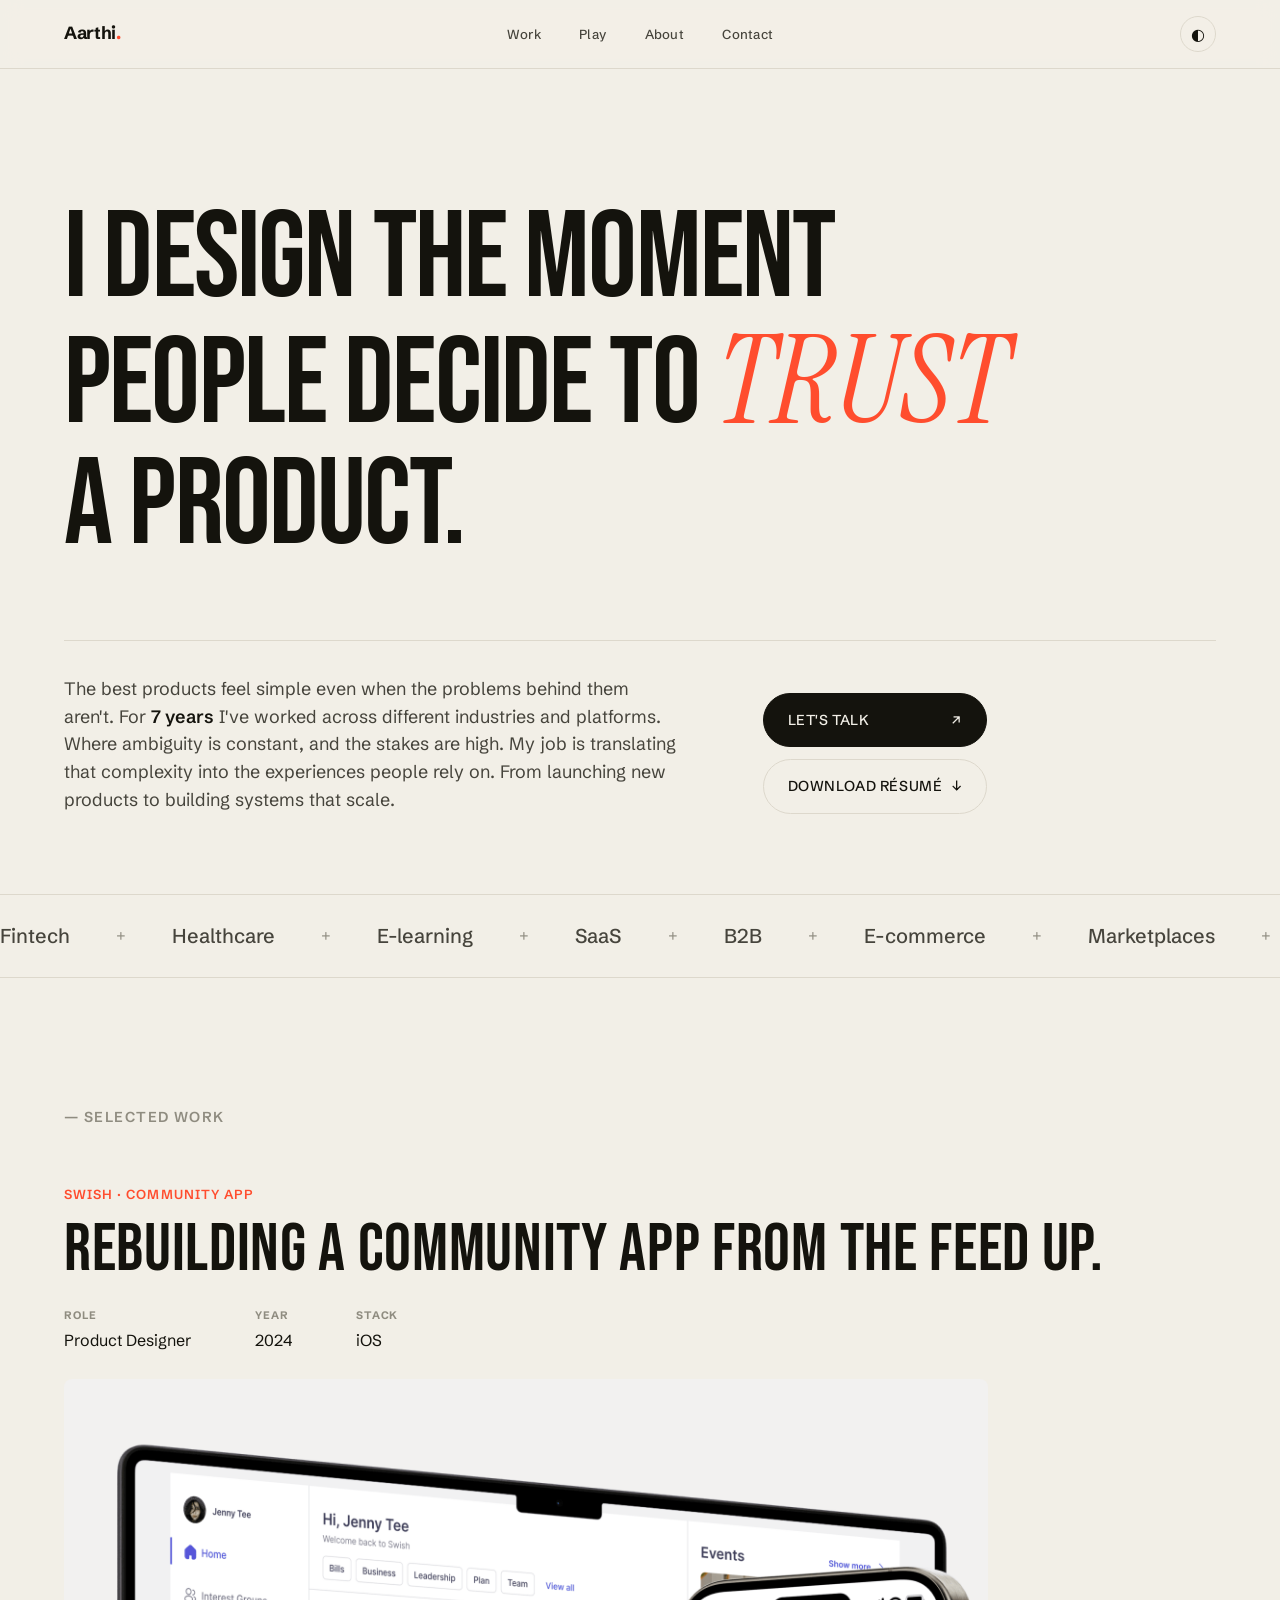
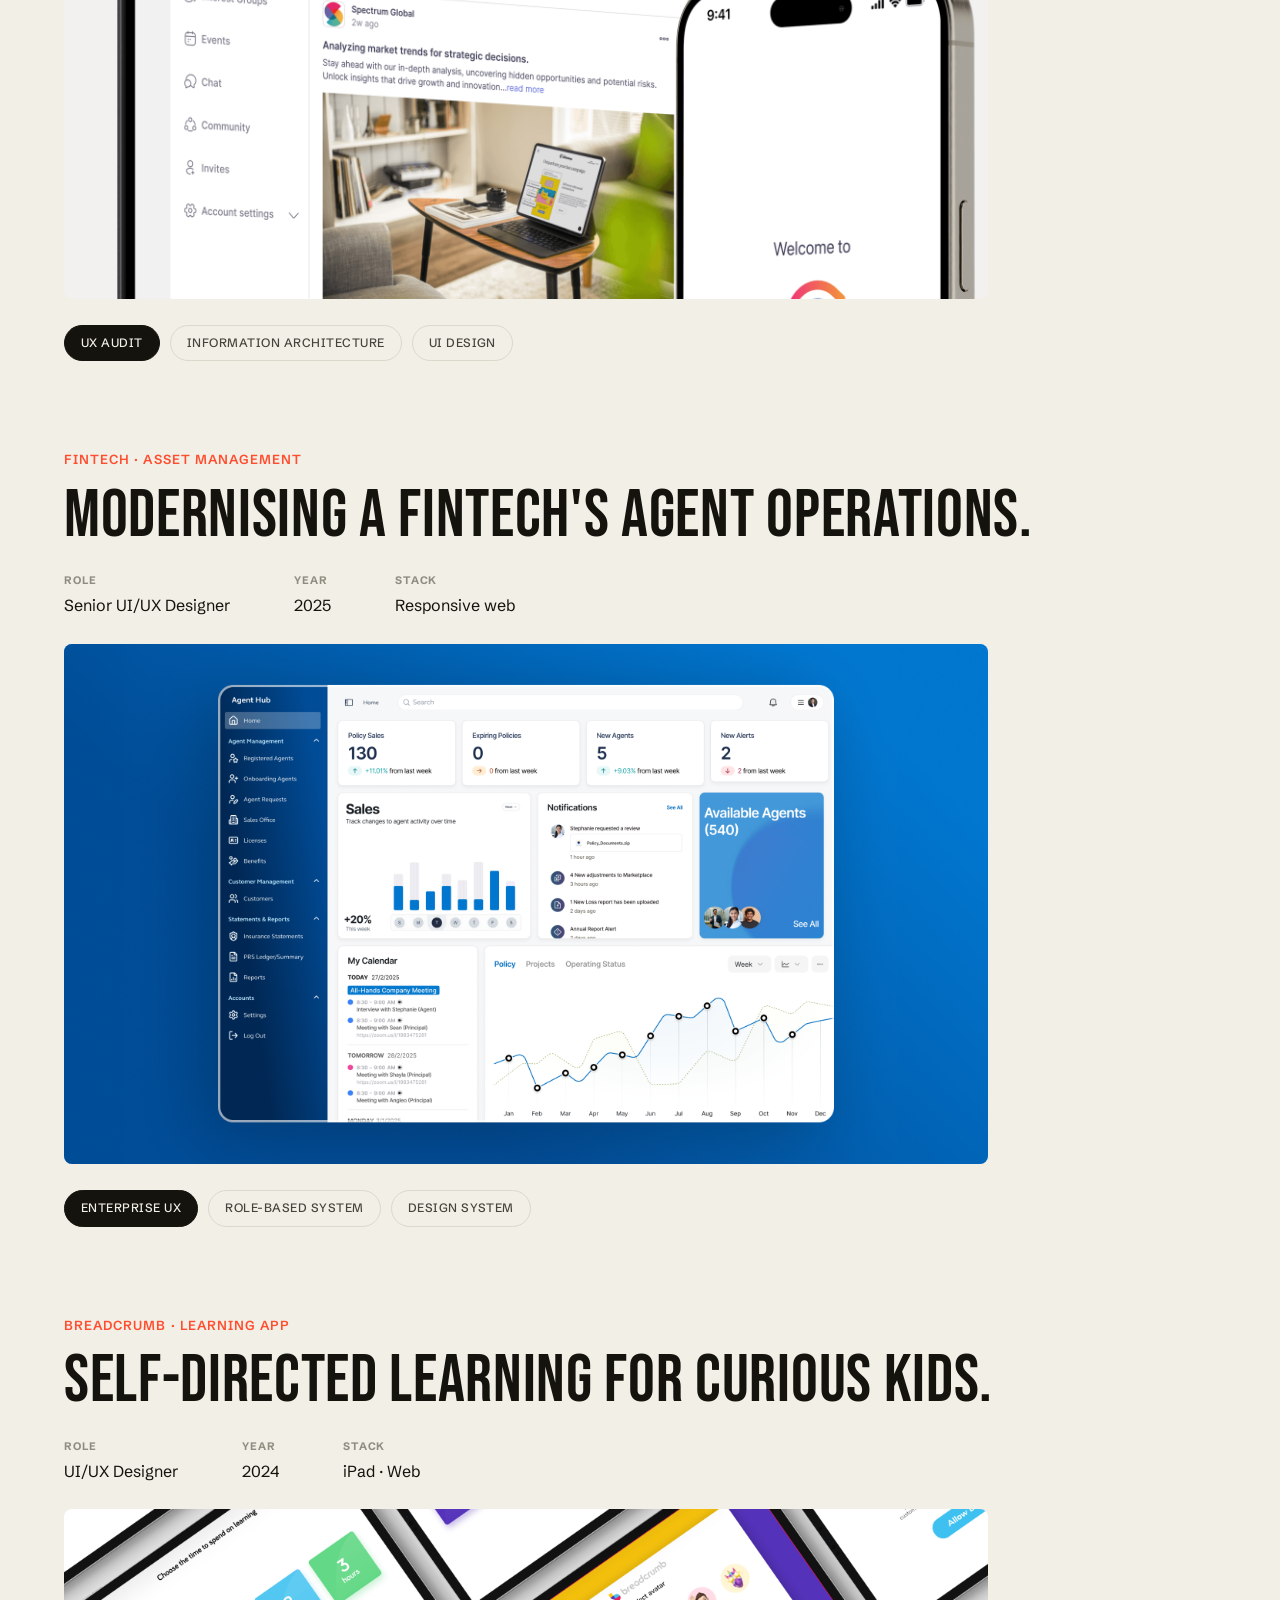
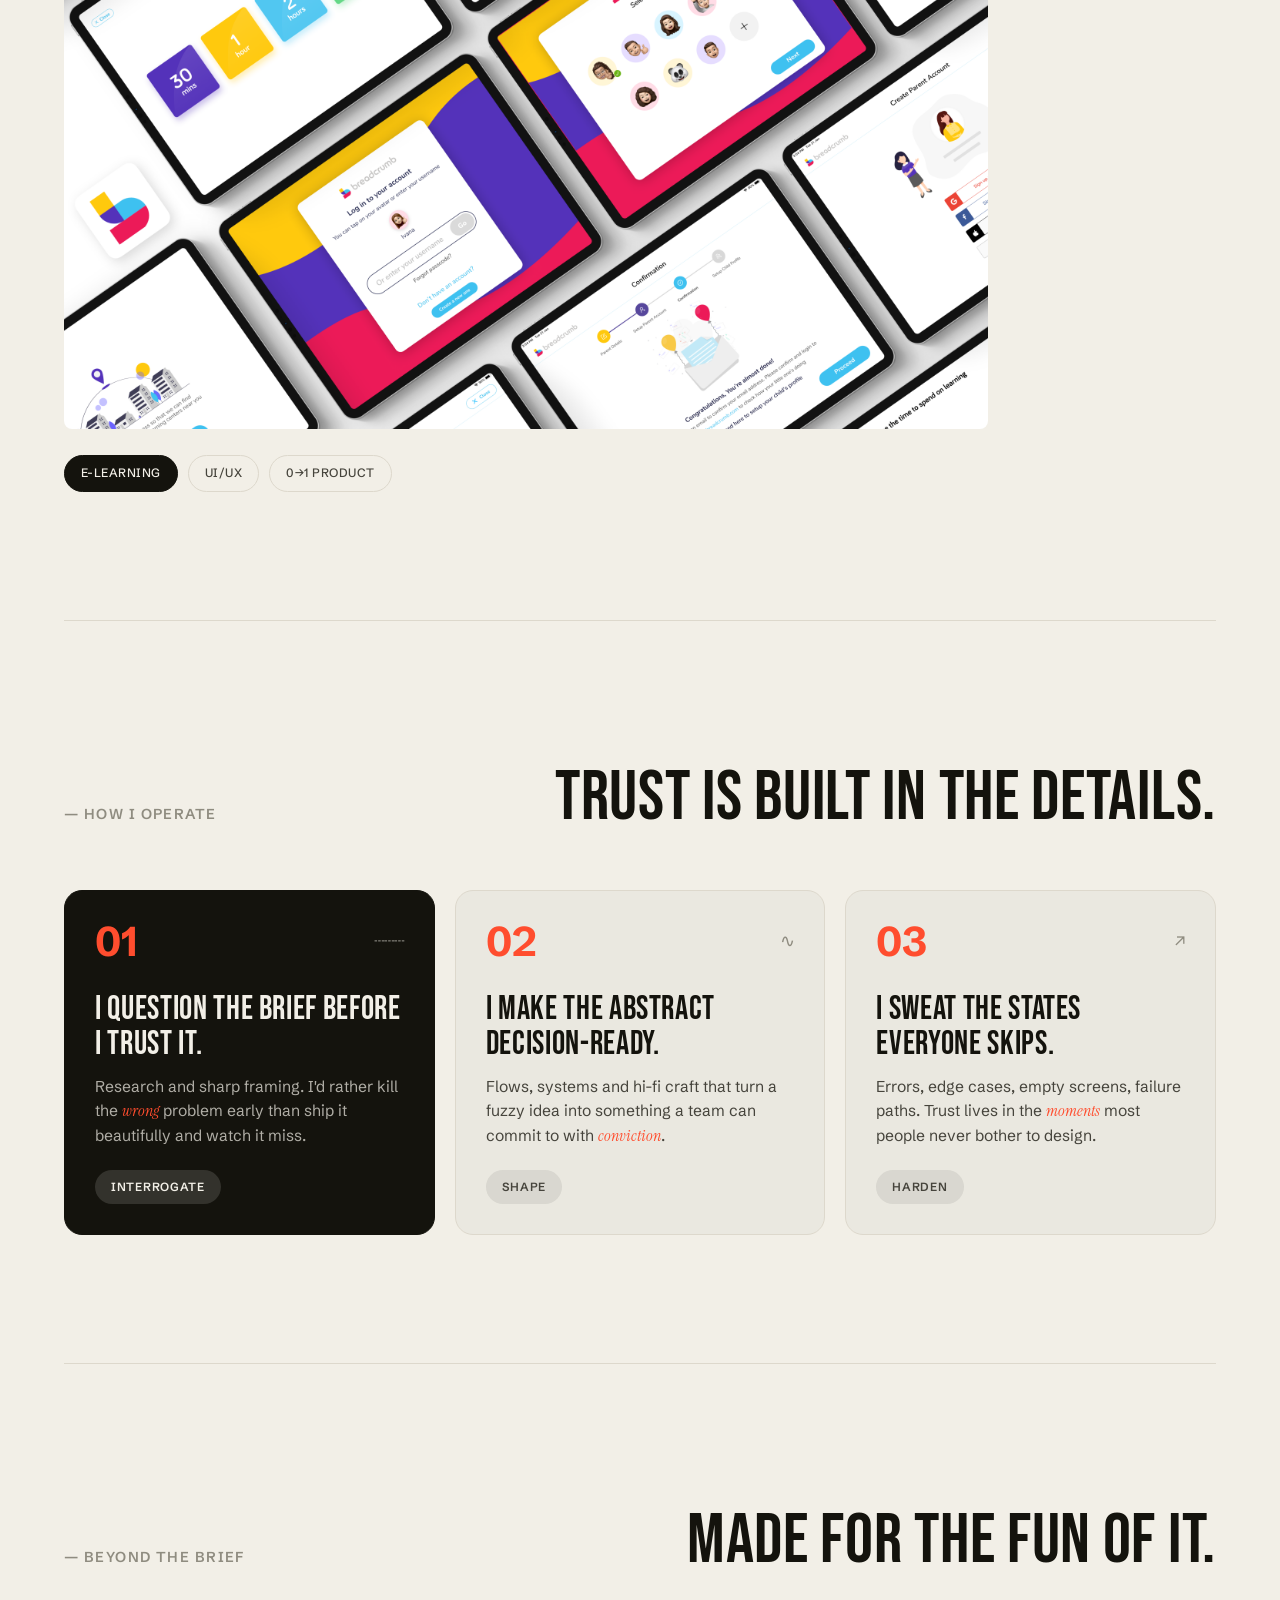
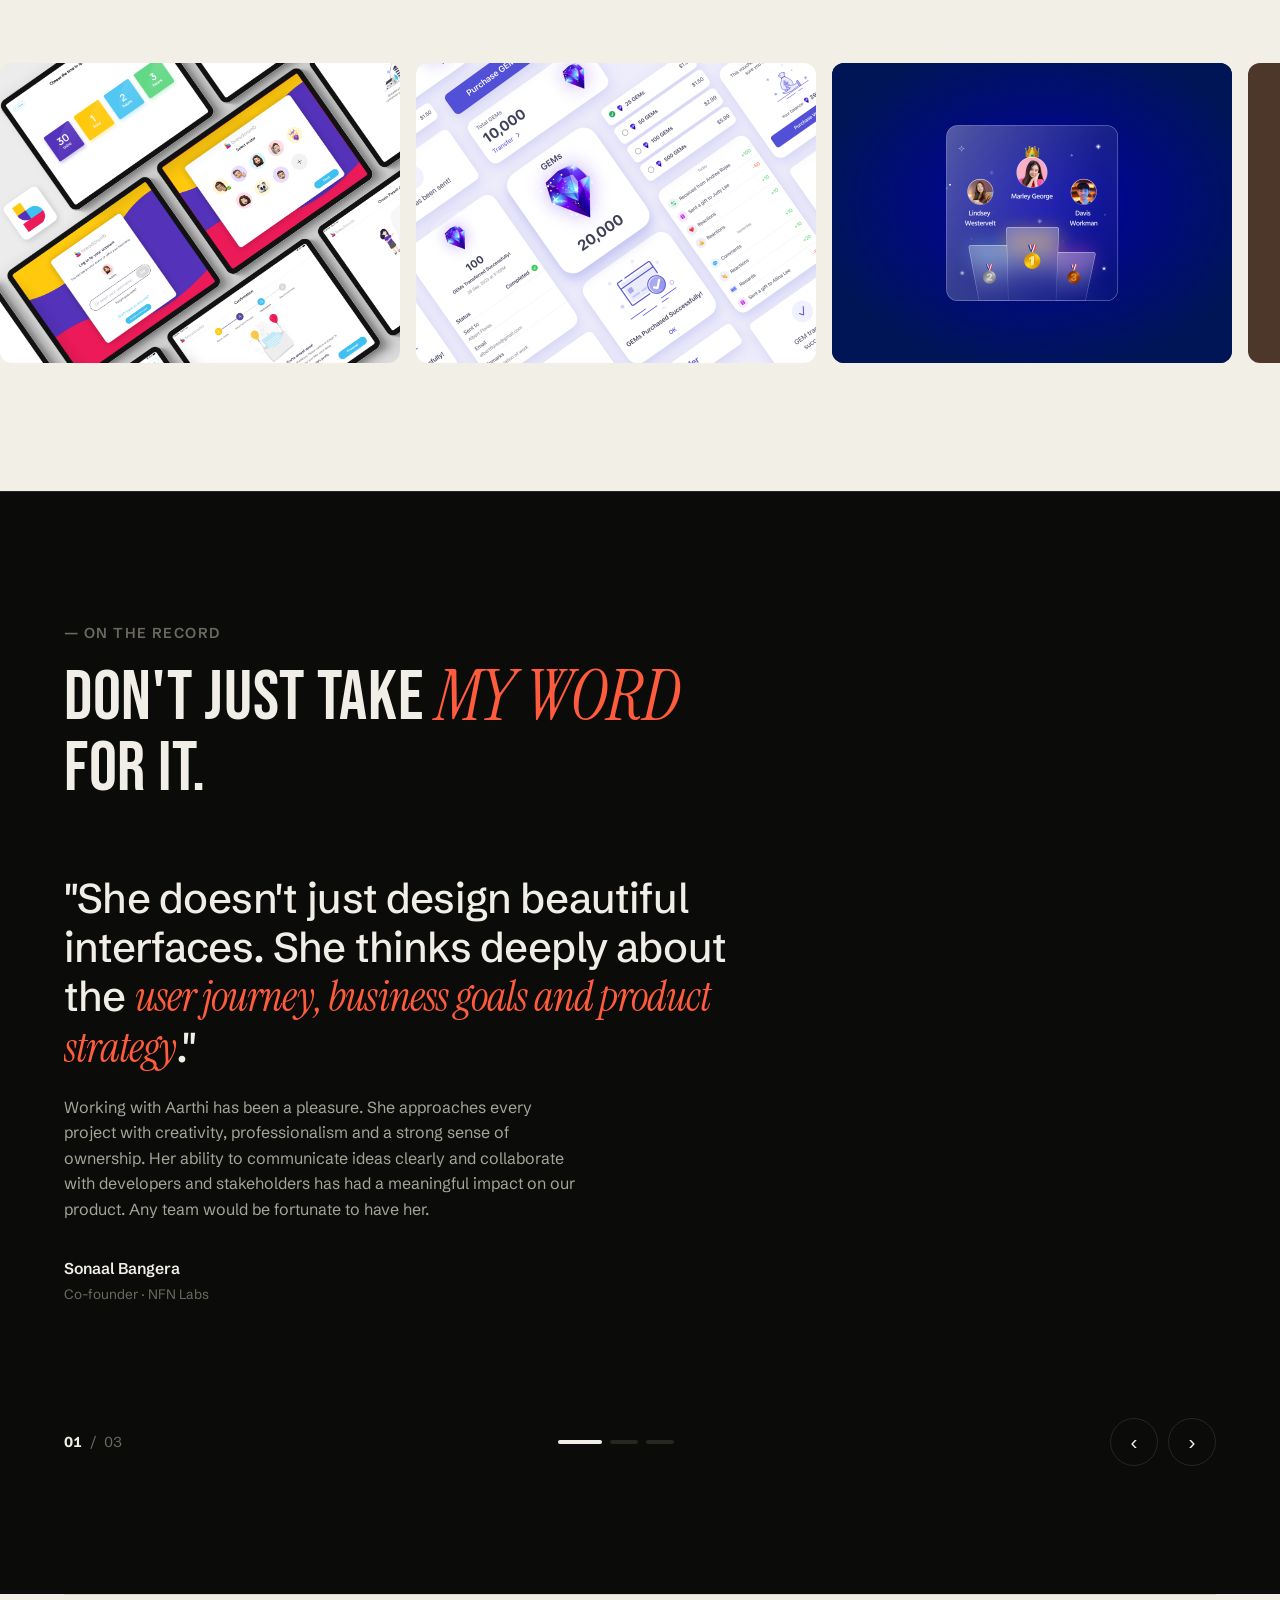
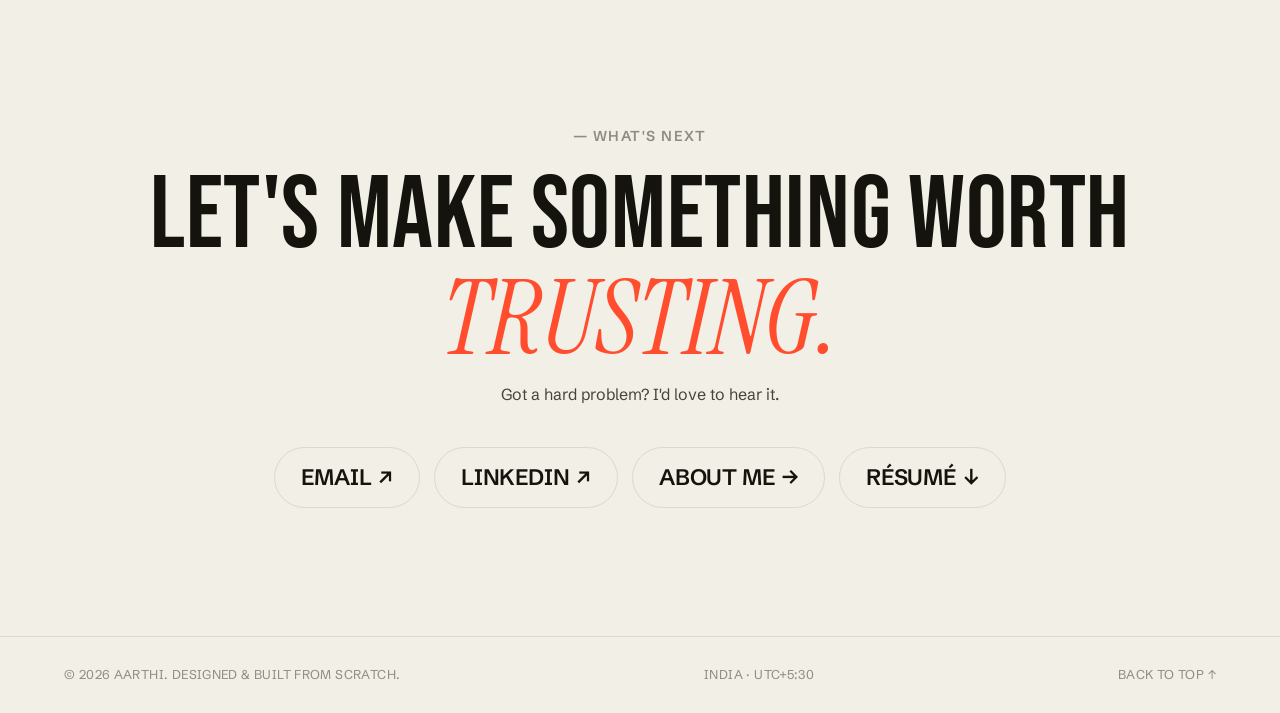
==== index.html @ e07a8146 "Update index.html" ====
<!DOCTYPE html>
<html lang="en">
<head>
  <meta charset="UTF-8" />
  <meta name="viewport" content="width=device-width, initial-scale=1.0" />
  <title>Aarthi, Product Designer</title>
  <meta name="description" content="Product designer with 7 years turning ambiguous, high-stakes problems across fintech, Web3 and healthcare into products people trust." />

  <meta property="og:title" content="Aarthi, Product Designer" />
  <meta property="og:description" content="I design the moment people decide to trust a product. Fintech · Web3 · Healthcare." />
  <meta property="og:type" content="website" />
  <meta property="og:url" content="https://aarthi.design/" />
  <meta property="og:image" content="https://aarthi.design/assets/img/og-image.png" />
  <meta property="og:image:width" content="1200" />
  <meta property="og:image:height" content="630" />
  <meta property="og:image:alt" content="Aarthi, Product Designer. I design the moment people decide to trust a product." />
  <meta name="twitter:card" content="summary_large_image" />
  <meta name="twitter:image" content="https://aarthi.design/assets/img/og-image.png" />

  <link rel="preconnect" href="https://fonts.googleapis.com" />
  <link rel="preconnect" href="https://fonts.gstatic.com" crossorigin />
  <link href="https://fonts.googleapis.com/css2?family=Bebas+Neue&family=Schibsted+Grotesk:wght@400..700&family=Instrument+Serif:ital@0;1&display=swap" rel="stylesheet" />
  <link rel="stylesheet" href="assets/css/style.css?v=48" />
</head>
<body>
  <a href="#work" class="skip-link">Skip to work</a>

  <!-- ===== Nav (minimalist, centered) ===== -->
  <header class="nav" id="top">
    <a href="#top" class="nav__logo">Aarthi<span class="dot">.</span></a>
    <nav class="nav__links" aria-label="Primary">
      <a href="#work">Work</a>
      <a href="#experiments">Play</a>
      <a href="about.html">About</a>
      <a href="#contact">Contact</a>
    </nav>
    <button class="theme-toggle" id="themeToggle" aria-label="Toggle dark mode" title="Toggle theme">◐</button>
  </header>

  <main>
    <!-- ===== Hero ===== -->
    <section class="hero">
      <h1 class="hero__title reveal">
        I design the moment<br />
        people decide to <em>trust</em><br />
        a&nbsp;product.
      </h1>
      <div class="hero__foot reveal">
        <p class="hero__lede">
          The best products feel simple even when the problems behind them aren't. For
          <strong>7 years</strong> I've worked across different industries and platforms. 
          Where ambiguity is constant, and the stakes are high. My job is translating that 
          complexity into the experiences people rely on. From launching new products to building 
          systems that scale.
        </p>
        <div class="hero__actions">
          <a href="#contact" class="btn">Let's talk <span>↗</span></a>
          <a href="assets/aarthi-rajarajan-resume.pdf" class="btn btn--line" download="Aarthi-Rajarajan-Resume.pdf">Download résumé <span>↓</span></a>
        </div>
      </div>
    </section>

    <!-- ===== Industries marquee (full-bleed, slow scroll) ===== -->
    <div class="ind-marquee reveal" aria-label="Industries I work in">
      <div class="ind-marquee__row">
        <span class="ind-marquee__item">Fintech</span><span class="ind-marquee__plus">+</span>
        <span class="ind-marquee__item">Healthcare</span><span class="ind-marquee__plus">+</span>
        <span class="ind-marquee__item">E-learning</span><span class="ind-marquee__plus">+</span>
        <span class="ind-marquee__item">SaaS</span><span class="ind-marquee__plus">+</span>
        <span class="ind-marquee__item">B2B</span><span class="ind-marquee__plus">+</span>
        <span class="ind-marquee__item">E-commerce</span><span class="ind-marquee__plus">+</span>
        <span class="ind-marquee__item">Marketplaces</span><span class="ind-marquee__plus">+</span>
        <span class="ind-marquee__item">Community</span><span class="ind-marquee__plus">+</span>
        <span class="ind-marquee__item">Web3</span><span class="ind-marquee__plus">+</span>
        <span class="ind-marquee__item">Design systems</span><span class="ind-marquee__plus">+</span>
        <!-- duplicate set for a seamless loop -->
        <span class="ind-marquee__item">Fintech</span><span class="ind-marquee__plus">+</span>
        <span class="ind-marquee__item">Healthcare</span><span class="ind-marquee__plus">+</span>
        <span class="ind-marquee__item">E-learning</span><span class="ind-marquee__plus">+</span>
        <span class="ind-marquee__item">SaaS</span><span class="ind-marquee__plus">+</span>
        <span class="ind-marquee__item">B2B</span><span class="ind-marquee__plus">+</span>
        <span class="ind-marquee__item">E-commerce</span><span class="ind-marquee__plus">+</span>
        <span class="ind-marquee__item">Marketplaces</span><span class="ind-marquee__plus">+</span>
        <span class="ind-marquee__item">Community</span><span class="ind-marquee__plus">+</span>
        <span class="ind-marquee__item">Web3</span><span class="ind-marquee__plus">+</span>
        <span class="ind-marquee__item">Design systems</span><span class="ind-marquee__plus">+</span>
      </div>
    </div>

    <!-- ===== Selected work: featured blocks ===== -->
    <section class="block" id="work">
      <div class="block__head reveal">
        <span class="block__label">— Selected work</span>
      </div>

      <div class="projects">
        <!-- Project 01 -->
        <article class="project reveal">
          <div class="project__head">
            <div class="project__topline">
              <span class="project__client">Swish · Community App</span>
            </div>
            <h3 class="project__title">Rebuilding a community app from the feed up.</h3>
            <ul class="project__meta">
              <li><h4>Role</h4><p>Product Designer</p></li>
              <li><h4>Year</h4><p>2024</p></li>
              <li><h4>Stack</h4><p>iOS</p></li>
            </ul>
          </div>
          <a class="project__media" href="work/swish.html" data-tone="violet">
            <img src="assets/img/swish-hero.png?v=3" alt="Swish: community app revamp" />
          </a>
          <div class="project__foot">
            <div class="chips">
              <span class="chip chip--solid">UX Audit</span>
              <span class="chip">Information Architecture</span>
              <span class="chip">UI Design</span>
            </div>
          </div>
        </article>

        <!-- Project 02 -->
        <article class="project reveal">
          <div class="project__head">
            <div class="project__topline">
              <span class="project__client">Fintech · Asset Management</span>
            </div>
            <h3 class="project__title">Modernising a fintech's agent operations.</h3>
            <ul class="project__meta">
              <li><h4>Role</h4><p>Senior UI/UX Designer</p></li>
              <li><h4>Year</h4><p>2025</p></li>
              <li><h4>Stack</h4><p>Responsive web</p></li>
            </ul>
          </div>
          <a class="project__media" href="work/principal.html" data-tone="sky">
            <img src="assets/img/principal-hero.png" alt="Agent platform for a fintech, back-office and agent views" />
          </a>
          <div class="project__foot">
            <div class="chips">
              <span class="chip chip--solid">Enterprise UX</span>
              <span class="chip">Role-based system</span>
              <span class="chip">Design system</span>
            </div>
          </div>
        </article>

        <!-- Project 03 -->
        <article class="project reveal">
          <div class="project__head">
            <div class="project__topline">
              <span class="project__client">Breadcrumb · Learning App</span>
            </div>
            <h3 class="project__title">Self-directed learning for curious kids.</h3>
            <ul class="project__meta">
              <li><h4>Role</h4><p>UI/UX Designer</p></li>
              <li><h4>Year</h4><p>2024</p></li>
              <li><h4>Stack</h4><p>iPad · Web</p></li>
            </ul>
          </div>
          <a class="project__media" href="work/breadcrumb.html" data-tone="sky">
            <img src="assets/img/breadcrumb-hero.png" alt="Breadcrumb: self-directed learning on iPad" />
          </a>
          <div class="project__foot">
            <div class="chips">
              <span class="chip chip--solid">E-learning</span>
              <span class="chip">UI/UX</span>
              <span class="chip">0→1 Product</span>
            </div>
          </div>
        </article>
      </div>
    </section>

    <!-- ===== How I work: cards ===== -->
    <section class="block" id="approach">
      <div class="block__head reveal">
        <span class="block__label">— How I operate</span>
        <h2 class="block__title">Trust is built in the details.</h2>
      </div>

      <div class="cards">
        <article class="card card--dark reveal">
          <div class="card__top"><span class="card__num">01</span><span class="card__icon">┄┄┄</span></div>
          <h3 class="card__statement">I question the brief before I trust it.</h3>
          <p class="card__desc">Research and sharp framing. I'd rather kill the <em>wrong</em> problem early than ship it beautifully and watch it miss.</p>
          <span class="card__pill">Interrogate</span>
        </article>
        <article class="card reveal">
          <div class="card__top"><span class="card__num">02</span><span class="card__icon">∿</span></div>
          <h3 class="card__statement">I make the abstract decision-ready.</h3>
          <p class="card__desc">Flows, systems and hi-fi craft that turn a fuzzy idea into something a team can commit to with <em>conviction</em>.</p>
          <span class="card__pill">Shape</span>
        </article>
        <article class="card reveal">
          <div class="card__top"><span class="card__num">03</span><span class="card__icon">↗</span></div>
          <h3 class="card__statement">I sweat the states everyone skips.</h3>
          <p class="card__desc">Errors, edge cases, empty screens, failure paths. Trust lives in the <em>moments</em> most people never bother to design.</p>
          <span class="card__pill">Harden</span>
        </article>
      </div>
    </section>

    <!-- ===== Experiments: two-row gallery ===== -->
    <section class="block experiments" id="experiments">
      <div class="block__head reveal">
        <span class="block__label">— Beyond the brief</span>
        <h2 class="block__title">Made for the fun of it.</h2>
      </div>
    </section>
    <!-- full-bleed gallery sits outside the centered container -->
    <div class="gallery reveal" aria-label="Visual explorations">
      <div class="gallery__row" data-dir="left">
        <span class="tile"><img src="assets/img/Made%20for%20the%20fun%20of%20it/Breadcrumb.png" alt="Breadcrumb" loading="lazy" /></span>
        <span class="tile"><img src="assets/img/Made%20for%20the%20fun%20of%20it/GEMs%20UI.png" alt="GEMs UI" loading="lazy" /></span>
        <span class="tile"><img src="assets/img/Made%20for%20the%20fun%20of%20it/Leaderboard.png" alt="Leaderboard" loading="lazy" /></span>
        <span class="tile"><img src="assets/img/Made%20for%20the%20fun%20of%20it/Kaching.png" alt="Kaching" loading="lazy" /></span>
        <span class="tile"><img src="assets/img/Made%20for%20the%20fun%20of%20it/Onboarding%20screens.png" alt="Onboarding screens" loading="lazy" /></span>
        <span class="tile"><img src="assets/img/Made%20for%20the%20fun%20of%20it/Dashboard%20mockup.png" alt="Dashboard mockup" loading="lazy" /></span>
        <span class="tile"><img src="assets/img/Made%20for%20the%20fun%20of%20it/WebApp.png" alt="Web app" loading="lazy" /></span>
        <span class="tile"><img src="assets/img/Made%20for%20the%20fun%20of%20it/Breadcrumb%20workshop.png" alt="Breadcrumb workshop" loading="lazy" /></span>
        <span class="tile"><img src="assets/img/Made%20for%20the%20fun%20of%20it/Offer.png" alt="Offer" loading="lazy" /></span>
        <span class="tile"><img src="assets/img/Made%20for%20the%20fun%20of%20it/Identity%20verification.png" alt="Identity verification" loading="lazy" /></span>
        <span class="tile"><img src="assets/img/Made%20for%20the%20fun%20of%20it/Web%20Admin.png" alt="Web admin" loading="lazy" /></span>
        <span class="tile"><img src="assets/img/Made%20for%20the%20fun%20of%20it/Components.png" alt="Components" loading="lazy" /></span>
        <span class="tile"><img src="assets/img/Made%20for%20the%20fun%20of%20it/TA.png" alt="Toy Around" loading="lazy" /></span>
        <span class="tile"><img src="assets/img/Made%20for%20the%20fun%20of%20it/Frame%2013.png" alt="UI exploration" loading="lazy" /></span>
        <!-- duplicate for seamless loop -->
        <span class="tile"><img src="assets/img/Made%20for%20the%20fun%20of%20it/Breadcrumb.png" alt="" aria-hidden="true" loading="lazy" /></span>
        <span class="tile"><img src="assets/img/Made%20for%20the%20fun%20of%20it/GEMs%20UI.png" alt="" aria-hidden="true" loading="lazy" /></span>
        <span class="tile"><img src="assets/img/Made%20for%20the%20fun%20of%20it/Leaderboard.png" alt="" aria-hidden="true" loading="lazy" /></span>
        <span class="tile"><img src="assets/img/Made%20for%20the%20fun%20of%20it/Kaching.png" alt="" aria-hidden="true" loading="lazy" /></span>
        <span class="tile"><img src="assets/img/Made%20for%20the%20fun%20of%20it/Onboarding%20screens.png" alt="" aria-hidden="true" loading="lazy" /></span>
        <span class="tile"><img src="assets/img/Made%20for%20the%20fun%20of%20it/Dashboard%20mockup.png" alt="" aria-hidden="true" loading="lazy" /></span>
        <span class="tile"><img src="assets/img/Made%20for%20the%20fun%20of%20it/WebApp.png" alt="" aria-hidden="true" loading="lazy" /></span>
        <span class="tile"><img src="assets/img/Made%20for%20the%20fun%20of%20it/Breadcrumb%20workshop.png" alt="" aria-hidden="true" loading="lazy" /></span>
        <span class="tile"><img src="assets/img/Made%20for%20the%20fun%20of%20it/Offer.png" alt="" aria-hidden="true" loading="lazy" /></span>
        <span class="tile"><img src="assets/img/Made%20for%20the%20fun%20of%20it/Identity%20verification.png" alt="" aria-hidden="true" loading="lazy" /></span>
        <span class="tile"><img src="assets/img/Made%20for%20the%20fun%20of%20it/Web%20Admin.png" alt="" aria-hidden="true" loading="lazy" /></span>
        <span class="tile"><img src="assets/img/Made%20for%20the%20fun%20of%20it/Components.png" alt="" aria-hidden="true" loading="lazy" /></span>
        <span class="tile"><img src="assets/img/Made%20for%20the%20fun%20of%20it/TA.png" alt="" aria-hidden="true" loading="lazy" /></span>
        <span class="tile"><img src="assets/img/Made%20for%20the%20fun%20of%20it/Frame%2013.png" alt="" aria-hidden="true" loading="lazy" /></span>
      </div>
    </div>

    <!-- ===== Testimonials: dark carousel ===== -->
    <section class="block testimonials" id="testimonials">
      <div class="testimonials__inner">
        <span class="block__label">— On the record</span>
        <h2 class="t__heading">Don't just take <em>my word</em><br />for it.</h2>

        <div class="t__viewport">
          <div class="t__track" id="tTrack">
            <!-- PLACEHOLDER quotes: replace with real ones from colleagues -->
            <blockquote class="t__item">
              <p class="t__quote">"She doesn't just design beautiful interfaces. She thinks deeply about the <em>user journey, business goals and product strategy</em>."</p>
              <p class="t__support">Working with Aarthi has been a pleasure. She approaches every project with creativity, professionalism and a strong sense of ownership. Her ability to communicate ideas clearly and collaborate with developers and stakeholders has had a meaningful impact on our product. Any team would be fortunate to have her.</p>
              <footer class="t__person"><span><b>Sonaal Bangera</b><i>Co-founder · NFN Labs</i></span></footer>
            </blockquote>
            <blockquote class="t__item">
              <p class="t__quote">"A diligent and enthusiastic UI Designer who <em>takes her work seriously</em>."</p>
              <p class="t__support">She's proactive about feedback and maintains a positive attitude, even when facing challenges like balancing efficiency with quality. Her commitment and willingness to learn make her a valuable addition to any team.</p>
              <footer class="t__person"><span><b>Ean Lee</b><i>Project Manager · Snappymob Sdn Bhd</i></span></footer>
            </blockquote>
            <blockquote class="t__item">
              <p class="t__quote">"She approaches every challenge with a strong <em>product mindset</em>, balancing user needs, business objectives and technical constraints."</p>
              <p class="t__support">Aarthi brings much more than great design to the team. She takes ownership of her work, asks the right questions, and collaborates exceptionally well with both engineering and product teams. Her professionalism and commitment to delivering high-quality experiences make her a valuable asset to any organization.</p>
              <footer class="t__person"><span><b>Dafna Sokol</b><i>CTO · Golden Equator</i></span></footer>
            </blockquote>
          </div>
        </div>

        <div class="t__controls">
          <span class="t__count"><b id="tNum">01</b> <i>/</i> <span id="tTotal">03</span></span>
          <div class="t__dots" id="tDots" role="tablist" aria-label="Testimonials"></div>
          <div class="t__arrows">
            <button id="tPrev" aria-label="Previous testimonial">‹</button>
            <button id="tNext" aria-label="Next testimonial">›</button>
          </div>
        </div>
      </div>
    </section>

    <!-- ===== Contact ===== -->
    <section class="block contact reveal" id="contact">
      <span class="block__label">— What's next</span>
      <h2 class="contact__title">Let's make something worth <em>trusting.</em></h2>
      <p class="contact__sub">Got a hard problem? I'd love to hear it.</p>
      <div class="contact__links">
        <a href="mailto:aarthirbtechit@gmail.com">Email <span>↗</span></a>
        <a href="https://www.linkedin.com/in/aarthi-rajarajan/" target="_blank" rel="noopener">LinkedIn <span>↗</span></a>
        <a href="about.html">About me <span>→</span></a>
        <a href="assets/aarthi-rajarajan-resume.pdf" download="Aarthi-Rajarajan-Resume.pdf">Résumé <span>↓</span></a>
      </div>
    </section>
  </main>

  <footer class="footer">
    <span>© <span id="year"></span> Aarthi. Designed & built from scratch.</span>
    <span class="footer__loc">India · UTC+5:30</span>
    <a href="#top">Back to top ↑</a>
  </footer>

  <script src="assets/js/main.js?v=27"></script>
</body>
</html>
---- assets/css/style.css ----
/* ============================================================
   Aarthi — Portfolio
   Editorial. Monochrome. Type-led. Light + dark.
   ============================================================ */

:root {
  --bg:        #f2efe7;   /* warm paper */
  --ink:       #14130d;
  --ink-soft:  #46443c;
  --ink-faint: #8f8c80;
  --line:      #ddd8cc;
  --accent:    #ff4d2e;   /* vermilion / orange */
  --on-accent: #f6f4ee;

  --max:   1280px;
  --pad:   clamp(20px, 5vw, 72px);

  --font-display:  'Schibsted Grotesk', -apple-system, BlinkMacSystemFont, sans-serif;
  --font-headline: 'Bebas Neue', 'Arial Narrow', sans-serif;
  --font-body:     'Schibsted Grotesk', -apple-system, BlinkMacSystemFont, sans-serif;
  --font-serif:   'Instrument Serif', Georgia, serif;

  --ease: cubic-bezier(0.16, 1, 0.3, 1);
}

[data-theme="dark"] {
  --bg:        #0c0d0a;
  --ink:       #f0eee6;
  --ink-soft:  #aeaca2;
  --ink-faint: #6c6a60;
  --line:      #272821;
  --accent:    #ff5b3d;
  --on-accent: #0c0d0a;
}

* { box-sizing: border-box; margin: 0; padding: 0; }
html { scroll-behavior: smooth; }
@media (prefers-reduced-motion: reduce) {
  html { scroll-behavior: auto; }
  *, .marquee__track { animation: none !important; transition: none !important; }
}

body {
  font-family: var(--font-body);
  background: var(--bg);
  color: var(--ink);
  line-height: 1.55;
  -webkit-font-smoothing: antialiased;
  text-rendering: optimizeLegibility;
  transition: background .5s var(--ease), color .5s var(--ease);
  overflow-x: hidden;
}
a { color: inherit; text-decoration: none; }
em { font-style: normal; }

.skip-link { position: absolute; left: -999px; top: 0; background: var(--ink); color: var(--bg); padding: 10px 16px; z-index: 100; }
.skip-link:focus { left: 16px; top: 16px; }

/* serif-italic accent — the editorial signature */
.hero__title em, .contact__title em,
.about__lead em, .hero__lede em, .t__heading em {
  font-family: var(--font-serif); font-style: italic; font-weight: 400;
  color: var(--accent); letter-spacing: 0;
}

/* ---------- Nav ---------- */
.nav {
  position: sticky; top: 0; z-index: 50;
  display: grid; grid-template-columns: 1fr auto 1fr; align-items: center;
  padding: 16px var(--pad);
  background: color-mix(in srgb, var(--bg) 84%, transparent);
  backdrop-filter: saturate(160%) blur(10px);
  border-bottom: 1px solid var(--line);
}
.nav__logo { justify-self: start; font-family: var(--font-display); font-weight: 700; font-size: 1.1rem; letter-spacing: -0.02em; }
.nav__logo .dot { color: var(--accent); }
.nav__links { justify-self: center; display: flex; gap: clamp(20px, 3vw, 46px); }
.nav__links a {
  font-size: .82rem; font-weight: 500; letter-spacing: .02em; color: var(--ink-soft);
  transition: color .2s var(--ease);
}
.nav__links a:hover { color: var(--ink); }
.theme-toggle {
  justify-self: end;
  border: 1px solid var(--line); background: transparent; color: var(--ink);
  width: 36px; height: 36px; border-radius: 50%; cursor: pointer; font-size: 1rem;
  display: grid; place-items: center; transition: transform .4s var(--ease), border-color .2s;
}
.theme-toggle:hover { transform: rotate(180deg); border-color: var(--ink); }

main { max-width: var(--max); margin: 0 auto; padding: 0 var(--pad); }

/* ---------- Hero ---------- */
.hero { padding: clamp(56px, 11vw, 130px) 0 clamp(40px, 7vw, 80px); }
.hero__title {
  font-family: var(--font-headline);
  font-weight: 400;
  font-size: clamp(2.9rem, 9.5vw, 7.8rem);
  line-height: 1.0; letter-spacing: -0.015em;
  text-transform: uppercase;
  margin-bottom: clamp(36px, 6vw, 72px);
}
.hero__foot {
  display: grid; grid-template-columns: 1.4fr 1fr; gap: clamp(28px, 5vw, 64px);
  align-items: end; border-top: 1px solid var(--line); padding-top: 34px;
}
.hero__lede { font-size: clamp(1rem, 1.4vw, 1.18rem); color: var(--ink-soft); max-width: 56ch; }
.hero__lede strong { color: var(--ink); font-weight: 600; }
.hero__actions { display: flex; flex-direction: column; gap: 12px; align-items: stretch; width: fit-content; }

/* ---------- Buttons ---------- */
.btn {
  display: inline-flex; align-items: center; gap: 10px; justify-content: space-between;
  min-width: 200px; padding: 15px 24px; font-size: .9rem; font-weight: 500;
  text-transform: uppercase; letter-spacing: .04em; border-radius: 999px;
  background: var(--ink); color: var(--bg); border: 1px solid var(--ink);
  transition: background .25s var(--ease), color .25s, border-color .25s, transform .25s;
}
.btn span { transition: transform .25s var(--ease); }
.btn:hover { background: var(--accent); border-color: var(--accent); color: var(--on-accent); }
.btn:hover span { transform: translate(3px, 3px); }
.btn--line { background: transparent; color: var(--ink); border-color: var(--line); }
.btn--line:hover { background: transparent; color: var(--accent); border-color: var(--accent); }

/* ---------- Industries strip (static, editorial) ---------- */
.industries {
  padding: clamp(26px, 4vw, 40px) 0;
  border-top: 1px solid var(--line); border-bottom: 1px solid var(--line);
}
.industries__row {
  display: flex; align-items: baseline; flex-wrap: wrap;
  gap: clamp(20px, 4vw, 56px);
}
.industries__open {
  margin-top: 18px; font-size: .95rem; color: var(--ink-soft); max-width: 62ch;
}
.industries__open em {
  font-family: var(--font-serif); font-style: italic; color: var(--accent);
}
.industries__label { font-size: .76rem; text-transform: uppercase; letter-spacing: .14em; color: var(--ink-faint); flex: 0 0 auto; }
.industries__list { display: flex; flex-wrap: wrap; align-items: baseline; gap: clamp(16px, 3vw, 44px); list-style: none; }
.industries__list li {
  font-family: var(--font-display); font-weight: 600;
  font-size: clamp(1.05rem, 1.8vw, 1.45rem); letter-spacing: -0.01em; color: var(--ink);
  position: relative;
}
.industries__list li:not(:last-child)::after {
  content: ""; position: absolute; right: calc(clamp(16px, 3vw, 44px) / -2);
  top: 50%; transform: translateY(-50%); width: 4px; height: 4px; border-radius: 50%;
  background: var(--accent);
}

/* ---------- Worked-with logo wall ---------- */
.clients__grid {
  list-style: none; display: grid; grid-template-columns: repeat(4, 1fr);
  border-top: 1px solid var(--line); border-left: 1px solid var(--line);
}
.clients__grid li {
  display: grid; place-items: center; text-align: center;
  min-height: clamp(96px, 11vw, 128px); padding: 18px;
  border-right: 1px solid var(--line); border-bottom: 1px solid var(--line);
  font-family: var(--font-display); font-weight: 600;
  font-size: clamp(1rem, 1.7vw, 1.4rem); letter-spacing: -0.01em;
  color: var(--ink-faint);
  transition: color .25s var(--ease), background .25s var(--ease);
}
.clients__grid li:hover { color: var(--ink); background: color-mix(in srgb, var(--ink) 4%, transparent); }

/* ---------- Selected-work teaser list (landing) ---------- */
.worklist { list-style: none; }
.worklist li { border-top: 1px solid var(--line); }
.worklist li:last-child { border-bottom: 1px solid var(--line); }
.worklist a {
  display: grid; grid-template-columns: minmax(0,0.9fr) minmax(0,1.3fr) auto auto;
  align-items: baseline; gap: 24px;
  padding: clamp(20px, 3vw, 32px) 6px;
  transition: padding .35s var(--ease);
}
.worklist a:hover { padding-left: 18px; padding-right: 18px; }
.worklist__name { font-family: var(--font-display); font-weight: 700; font-size: clamp(1.5rem, 3.4vw, 2.4rem); line-height: 1; letter-spacing: -0.03em; text-transform: uppercase; transition: color .25s var(--ease); }
.worklist a:hover .worklist__name { color: var(--accent); }
.worklist__desc { font-size: 1rem; color: var(--ink-soft); }
.worklist__meta { font-size: .76rem; text-transform: uppercase; letter-spacing: .04em; color: var(--ink-faint); white-space: nowrap; }
.worklist__arrow { font-family: var(--font-display); color: var(--ink-faint); transition: transform .3s var(--ease), color .25s; }
.worklist a:hover .worklist__arrow { color: var(--accent); transform: translateX(6px); }
.worklist__all {
  display: inline-flex; align-items: center; gap: 10px; margin-top: 34px;
  font-family: var(--font-display); font-weight: 600; text-transform: uppercase;
  font-size: .9rem; letter-spacing: .03em; color: var(--ink);
}
.worklist__all span { transition: transform .25s var(--ease); }
.worklist__all:hover { color: var(--accent); }
.worklist__all:hover span { transform: translateX(5px); }

/* ---------- Block scaffold ---------- */
.block { padding: clamp(64px, 10vw, 130px) 0; border-top: 1px solid var(--line); }
#work { border-top: none; }
.block__head { display: flex; justify-content: space-between; align-items: baseline; flex-wrap: wrap; gap: 12px; margin-bottom: clamp(32px, 5vw, 56px); }
.block__label { font-family: var(--font-display); font-size: .9rem; font-weight: 600; text-transform: uppercase; letter-spacing: .1em; color: var(--ink-faint); }
.block__note { font-size: .95rem; color: var(--ink-soft); max-width: 38ch; }
.block__title { font-family: var(--font-headline); font-weight: 400; font-size: clamp(2.2rem, 6.4vw, 4.4rem); line-height: 1; letter-spacing: 0.01em; text-transform: uppercase; margin-top: 14px; }
.block__head .block__title + .block__note { margin-top: 14px; }

/* ---------- Featured project blocks ---------- */
.projects { display: flex; flex-direction: column; gap: clamp(48px, 7vw, 88px); }
.project__head { margin-bottom: 26px; }
.project__topline { display: flex; justify-content: space-between; align-items: baseline; gap: 24px; }
.project__client { font-family: var(--font-display); font-size: .82rem; font-weight: 600; text-transform: uppercase; letter-spacing: .08em; color: var(--accent); }
.project__meta { list-style: none; display: flex; flex-wrap: wrap; gap: clamp(28px, 5vw, 64px); margin-top: 22px; }
.project__meta h4 { font-size: .68rem; text-transform: uppercase; letter-spacing: .08em; color: var(--ink-faint); margin-bottom: 4px; }
.project__meta p { font-size: 1rem; color: var(--ink); }
.project__title { font-family: var(--font-headline); font-weight: 400; font-size: clamp(2.4rem, 5.4vw, 4.2rem); line-height: 1.02; letter-spacing: 0.01em; text-transform: uppercase; margin-top: 12px; }
.project__facts { display: flex; flex-direction: column; gap: 16px; padding-top: 10px; }
.project__facts h4 { font-size: .68rem; text-transform: uppercase; letter-spacing: .08em; color: var(--ink-faint); margin-bottom: 3px; }
.project__facts p { font-size: .95rem; color: var(--ink); }
.project__read { font-family: var(--font-display); font-weight: 600; font-size: .95rem; color: var(--accent); margin-top: 4px; transition: opacity .2s var(--ease); }
.project__read:hover { opacity: .65; }
.project__media {
  display: grid; place-items: center; aspect-ratio: 16 / 9; max-height: 520px; border-radius: 8px; overflow: hidden;
  font-size: .8rem; text-transform: uppercase; letter-spacing: .04em; color: #1c1b16;
  transition: transform .5s var(--ease), box-shadow .5s var(--ease);
}
.project__media span { opacity: .65; }
.project__media img { width: 100%; height: 100%; object-fit: cover; display: block; }
.project__media:hover { transform: translateY(-6px); box-shadow: 0 40px 80px -40px rgba(0,0,0,.45); }
.project__foot { display: grid; grid-template-columns: 1fr 1fr; gap: 32px; align-items: start; margin-top: 26px; }
.chips { display: flex; flex-wrap: wrap; gap: 10px; }
.chip { font-size: .76rem; font-weight: 500; text-transform: uppercase; letter-spacing: .04em; padding: 8px 16px; border: 1px solid var(--line); border-radius: 999px; color: var(--ink-soft); }
.chip--solid { background: var(--ink); color: var(--bg); border-color: var(--ink); }
.project__desc { font-size: 1.05rem; color: var(--ink-soft); max-width: 50ch; }

/* ---------- Capability cards ---------- */
.cards { display: grid; grid-template-columns: repeat(3, 1fr); gap: 20px; }
.card {
  display: flex; flex-direction: column; min-height: 340px;
  padding: 30px; border: 1px solid var(--line); border-radius: 18px;
  background: var(--bg-elev, transparent);
  transition: transform .35s var(--ease), border-color .3s, box-shadow .35s;
}
.card { background: color-mix(in srgb, var(--ink) 3%, transparent); }
.card:hover { transform: translateY(-5px); box-shadow: 0 30px 60px -36px rgba(0,0,0,.4); }
.card--dark { background: var(--ink); border-color: var(--ink); }
.card--dark .card__statement { color: var(--bg); }
.card--dark .card__desc { color: color-mix(in srgb, var(--bg) 70%, transparent); }
.card--dark .card__pill { background: color-mix(in srgb, var(--bg) 14%, transparent); color: var(--bg); }
.card--dark .card__icon { color: color-mix(in srgb, var(--bg) 40%, transparent); }
.card__top { display: flex; justify-content: space-between; align-items: center; margin-bottom: auto; }
.card__num { font-family: var(--font-display); font-weight: 700; font-size: 2.6rem; color: var(--accent); line-height: 1; }
.card__icon { font-size: 1.1rem; color: var(--ink-faint); letter-spacing: -1px; }
.card__statement { font-family: var(--font-headline); font-weight: 400; font-size: clamp(1.6rem, 2.6vw, 2.05rem); line-height: 1.05; letter-spacing: 0.02em; text-transform: uppercase; margin: 30px 0 14px; }
.card__desc { font-size: .98rem; color: var(--ink-soft); line-height: 1.55; }
.card__desc em { font-family: var(--font-serif); font-style: italic; color: var(--accent); }
.card--dark .card__desc em { color: var(--accent); }
.card__pill { align-self: flex-start; margin-top: 22px; font-size: .74rem; font-weight: 600; text-transform: uppercase; letter-spacing: .06em; padding: 8px 16px; border-radius: 999px; background: color-mix(in srgb, var(--ink) 8%, transparent); color: var(--ink-soft); }

/* ---------- Experiments gallery (full-bleed, two auto-scrolling rows) ---------- */
.experiments { padding-bottom: 30px; }
.gallery { display: flex; flex-direction: column; gap: 16px; padding-bottom: clamp(64px, 10vw, 130px); overflow: hidden; }
.gallery__row { display: flex; gap: 16px; width: max-content; }
.gallery__row[data-dir="left"]  { animation: scrollL 100s linear infinite; }
.gallery__row[data-dir="right"] { animation: scrollR 100s linear infinite; }
.gallery:hover .gallery__row { animation-play-state: paused; }
@keyframes scrollL { from { transform: translateX(0); } to { transform: translateX(-50%); } }
@keyframes scrollR { from { transform: translateX(-50%); } to { transform: translateX(0); } }
.tile {
  flex: 0 0 auto; height: clamp(230px, 27vw, 300px); width: auto;
  border-radius: 12px; overflow: hidden; background: #1a1a17;
}
.tile img { height: 100%; width: auto; display: block; }

/* ---------- Tone gradients (shared) ---------- */
[data-tone="violet"] { background: linear-gradient(135deg, #6b5bff, #b9aeff); }
[data-tone="amber"]  { background: linear-gradient(135deg, #ff9e2c, #ffd98a); }
[data-tone="teal"]   { background: linear-gradient(135deg, #16b89c, #8fe9d6); }
[data-tone="rose"]   { background: linear-gradient(135deg, #ff5d73, #ffc2cd); }
[data-tone="sky"]    { background: linear-gradient(135deg, #3aa0ff, #bfe2ff); }
[data-tone="lime"]   { background: linear-gradient(135deg, #8fd14f, #e2f7c2); }
[data-tone="blue"]   { background: linear-gradient(135deg, #4b5bff, #aeb8ff); }

/* ---------- Testimonials (always dark) ---------- */
.testimonials {
  background: #0b0c09; color: #f0eee6;
  --ink: #f0eee6; --ink-soft: #a6a499; --ink-faint: #6c6a60; --line: #262720;
  --accent: #ff5b3d; --on-accent: #0b0c09;
  width: 100vw; margin-left: calc(-50vw + 50%);
  padding-left: var(--pad); padding-right: var(--pad);
}
.testimonials__inner { max-width: var(--max); margin: 0 auto; }

/* Full-bleed gallery */
.gallery { width: 100vw; margin-left: calc(-50vw + 50%); }

/* Industries marquee (full-bleed, slow scroll) */
.ind-marquee { width: 100vw; margin-left: calc(-50vw + 50%); overflow: hidden; padding: clamp(15px, 2vw, 26px) 0; border-top: 1px solid var(--line); border-bottom: 1px solid var(--line); }
.ind-marquee__row { display: flex; align-items: center; gap: clamp(26px, 3.6vw, 52px); width: max-content; animation: scrollL 65s linear infinite; }
.ind-marquee:hover .ind-marquee__row { animation-play-state: paused; }
.ind-marquee__item { font-family: var(--font-display); font-weight: 500; font-size: clamp(.95rem, 1.6vw, 1.25rem); letter-spacing: 0; color: var(--ink-soft); white-space: nowrap; }
.ind-marquee__plus { font-size: clamp(.8rem, 1.2vw, 1rem); color: var(--ink-faint); }
@media (prefers-reduced-motion: reduce) { .ind-marquee__row { animation: none; } }
.t__heading { font-family: var(--font-headline); font-weight: 400; font-size: clamp(2.2rem, 6.4vw, 4.4rem); line-height: 1; letter-spacing: 0.01em; text-transform: uppercase; margin: 16px 0 clamp(40px, 6vw, 70px); }
.t__heading em { font-family: var(--font-serif); font-style: italic; font-weight: 400; color: var(--accent); }
.t__viewport { overflow: hidden; }
.t__track { display: flex; transition: transform .6s var(--ease); }
.t__item { flex: 0 0 100%; padding-right: 4px; }
.t__quote { font-family: var(--font-display); font-weight: 500; font-size: clamp(1.4rem, 3.4vw, 2.6rem); line-height: 1.18; letter-spacing: -0.02em; max-width: 26ch; }
.t__quote em { font-family: var(--font-serif); font-style: italic; font-weight: 400; color: var(--accent); }
.t__support { margin-top: 22px; font-size: 1rem; color: var(--ink-soft); max-width: 52ch; line-height: 1.6; }
.t__person { margin-top: 34px; }
.t__person b { display: block; font-size: .98rem; font-weight: 600; }
.t__person i { font-style: normal; font-size: .85rem; color: var(--ink-faint); }
.t__controls { display: flex; align-items: center; justify-content: space-between; gap: 20px; margin-top: clamp(40px, 6vw, 64px); }
.t__count { font-family: var(--font-display); font-size: .9rem; color: var(--ink-faint); font-variant-numeric: tabular-nums; }
.t__count b { color: var(--ink); }
.t__count i { font-style: normal; margin: 0 4px; }
.t__dots { display: flex; gap: 8px; }
.t__dots button { width: 28px; height: 4px; border-radius: 2px; border: 0; background: var(--line); cursor: pointer; padding: 0; transition: background .3s var(--ease), width .3s; }
.t__dots button[aria-selected="true"] { background: var(--ink); width: 44px; }
.t__arrows { display: flex; gap: 10px; }
.t__arrows button { width: 48px; height: 48px; border-radius: 50%; border: 1px solid var(--line); background: transparent; color: var(--ink); font-size: 1.3rem; cursor: pointer; transition: background .25s var(--ease), color .25s, border-color .25s; }
.t__arrows button:hover { background: var(--accent); border-color: var(--accent); color: var(--on-accent); }

/* ---------- About ---------- */
.about__lead { font-family: var(--font-display); font-weight: 500; font-size: clamp(1.5rem, 3.4vw, 2.6rem); line-height: 1.12; letter-spacing: -0.02em; margin-bottom: 44px; max-width: 20ch; }
.about__grid { display: grid; grid-template-columns: 1.2fr 1fr; gap: clamp(28px, 5vw, 64px); }
.about__grid > p { font-size: 1.05rem; color: var(--ink-soft); max-width: 50ch; }
.about__cols { display: grid; grid-template-columns: 1fr 1fr; gap: 28px; }
.about__cols--three { grid-template-columns: repeat(3, 1fr); }
.about__cols h4 { font-size: .78rem; text-transform: uppercase; letter-spacing: .07em; color: var(--ink-faint); margin-bottom: 14px; }
.about__cols ul { list-style: none; display: flex; flex-direction: column; gap: 9px; }
.about__cols li { font-size: .94rem; color: var(--ink-soft); }
.about__cols strong { color: var(--ink); font-weight: 600; }

/* ---------- Contact ---------- */
.contact { text-align: center; }
.contact__title { font-family: var(--font-headline); font-weight: 400; font-size: clamp(2.8rem, 8.4vw, 6.4rem); line-height: 1; letter-spacing: 0.006em; text-transform: uppercase; margin: 18px 0 8px; }
.contact__sub { font-size: 1rem; color: var(--ink-soft); margin-bottom: 40px; }
.contact__links { display: flex; flex-wrap: wrap; gap: 14px; justify-content: center; }
.contact__links a {
  display: inline-flex; align-items: center; gap: 8px;
  font-family: var(--font-display); font-weight: 600; text-transform: uppercase;
  font-size: clamp(1rem, 2vw, 1.4rem); letter-spacing: -0.01em;
  padding: 12px 26px; border: 1px solid var(--line); border-radius: 999px;
  transition: background .25s var(--ease), color .25s, border-color .25s, transform .25s;
}
.contact__links a span { transition: transform .25s var(--ease); }
.contact__links a:hover { background: var(--ink); color: var(--bg); border-color: var(--ink); transform: translateY(-3px); }
.contact__links a:hover span { transform: translate(2px, -2px); }

/* ---------- Footer ---------- */
.footer {
  max-width: var(--max); margin: 0 auto; padding: 28px var(--pad);
  display: flex; justify-content: space-between; align-items: center; gap: 14px;
  border-top: 1px solid var(--line); color: var(--ink-faint);
  font-size: .8rem; text-transform: uppercase; letter-spacing: .03em;
}
.footer a:hover { color: var(--ink); }

/* ---------- Active nav item ---------- */
.nav__links a[aria-current="page"] { color: var(--ink); }

/* ---------- About page ---------- */
.aboutpage__intro { display: grid; grid-template-columns: 0.85fr 1.15fr; gap: clamp(28px, 5vw, 64px); align-items: start; }
.aboutpage__intro--noimg { grid-template-columns: 1fr; max-width: 760px; }
.portrait { aspect-ratio: 4 / 5; border-radius: 12px; display: grid; place-items: center; text-align: center; font-size: .78rem; text-transform: uppercase; letter-spacing: .04em; color: #15140f; position: sticky; top: 96px; }
.portrait span { opacity: .65; padding: 16px; }
.aboutpage__p { font-size: 1.1rem; color: var(--ink-soft); line-height: 1.7; margin-bottom: 16px; max-width: 56ch; }
.aboutpage__p strong { color: var(--ink); font-weight: 600; }

/* Background: experience timeline + skill chips */
.resume { max-width: 760px; }
.aboutpage__details .block__head { max-width: 760px; }
.resume__skills { display: flex; flex-direction: column; gap: clamp(32px, 5vw, 48px); }
.resume__label { font-size: .78rem; text-transform: uppercase; letter-spacing: .1em; color: var(--ink-faint); margin-bottom: 22px; }
.timeline { list-style: none; }
.timeline li { display: grid; grid-template-columns: auto 1fr auto; column-gap: 20px; row-gap: 4px; align-items: center; padding: 22px 0; border-top: 1px solid var(--line); }
.timeline li:last-child { border-bottom: 1px solid var(--line); }
.timeline__logo { grid-column: 1; grid-row: 1 / span 2; align-self: center; width: 52px; height: 52px; border-radius: 12px; border: 1px solid var(--line); background: color-mix(in srgb, var(--ink) 4%, transparent); display: grid; place-items: center; overflow: hidden; font-family: var(--font-display); font-weight: 700; font-size: .9rem; letter-spacing: .02em; color: var(--ink-soft); }
.timeline__logo img { width: 100%; height: 100%; object-fit: cover; display: block; }
.timeline__role { grid-column: 2; grid-row: 1; font-family: var(--font-display); font-weight: 600; font-size: clamp(1.1rem, 1.8vw, 1.35rem); letter-spacing: -0.01em; }
.timeline__co { grid-column: 2; grid-row: 2; font-size: .95rem; color: var(--ink-soft); }
.timeline__date { grid-column: 3; grid-row: 1 / span 2; justify-self: end; align-self: center; font-size: .85rem; color: var(--ink-faint); font-variant-numeric: tabular-nums; white-space: nowrap; }
.timeline li:first-child .timeline__date { color: var(--accent); }
.tagcloud { list-style: none; display: flex; flex-wrap: wrap; gap: 10px; }
.tagcloud li { padding: 9px 16px; border: 1px solid var(--line); border-radius: 999px; font-size: .9rem; color: var(--ink-soft); transition: border-color .2s var(--ease), color .2s var(--ease); }
.tagcloud li:hover { border-color: var(--ink); color: var(--ink); }

/* What I do — two-column categorised lists */
.about__do { display: grid; grid-template-columns: 180px 1fr 1fr; gap: clamp(28px, 5vw, 72px); align-items: start; }
.about__do > .block__label { margin: 0; }
.about__do-head { font-family: var(--font-display); font-weight: 700; font-size: clamp(1.4rem, 2.6vw, 2rem); text-transform: uppercase; letter-spacing: -0.01em; line-height: 1; color: var(--ink); margin: 0 0 12px; }
.about__do-list { list-style: none; }
.about__do-list li { padding: 16px 2px; border-bottom: 1px solid var(--line); font-size: 1.05rem; color: var(--ink-soft); transition: color .2s var(--ease); }
.about__do-list li:hover { color: var(--ink); }
@media (max-width: 720px) { .about__do { grid-template-columns: 1fr; gap: 28px; } }

/* ---------- Reveal ---------- */
.reveal { opacity: 0; transform: translateY(26px); transition: opacity .8s var(--ease), transform .8s var(--ease); }
.reveal.is-in { opacity: 1; transform: none; }

/* ---------- Responsive ---------- */
@media (max-width: 880px) {
  .hero__foot { grid-template-columns: 1fr; gap: 26px; }
  .hero__actions { flex-direction: row; flex-wrap: wrap; width: auto; }
  .about__grid { grid-template-columns: 1fr; }
  .cards { grid-template-columns: 1fr; }
  .project__meta { gap: 22px 28px; }
  .project__foot { grid-template-columns: 1fr; gap: 18px; }
  .aboutpage__intro { grid-template-columns: 1fr; gap: 32px; }
  .portrait { position: static; aspect-ratio: 16 / 10; max-width: 420px; }
  .about__cols--three { grid-template-columns: 1fr 1fr; }
  .resume { grid-template-columns: 1fr; gap: 44px; }
  .worklist a { grid-template-columns: minmax(0,1fr) minmax(0,1.3fr) auto; }
  .worklist__meta { display: none; }
  .clients__grid { grid-template-columns: repeat(3, 1fr); }
}
@media (max-width: 560px) {
  .footer__loc { display: none; }
  .nav { grid-template-columns: auto 1fr auto; }
  .nav__links { gap: 16px; }
  .nav__links a { font-size: .78rem; }
  .about__cols, .about__cols--three { grid-template-columns: 1fr; }
  .t__controls { flex-wrap: wrap; }
  .worklist a { grid-template-columns: 1fr auto; gap: 14px; }
  .worklist__desc { display: none; }
  .clients__grid { grid-template-columns: repeat(2, 1fr); }
}
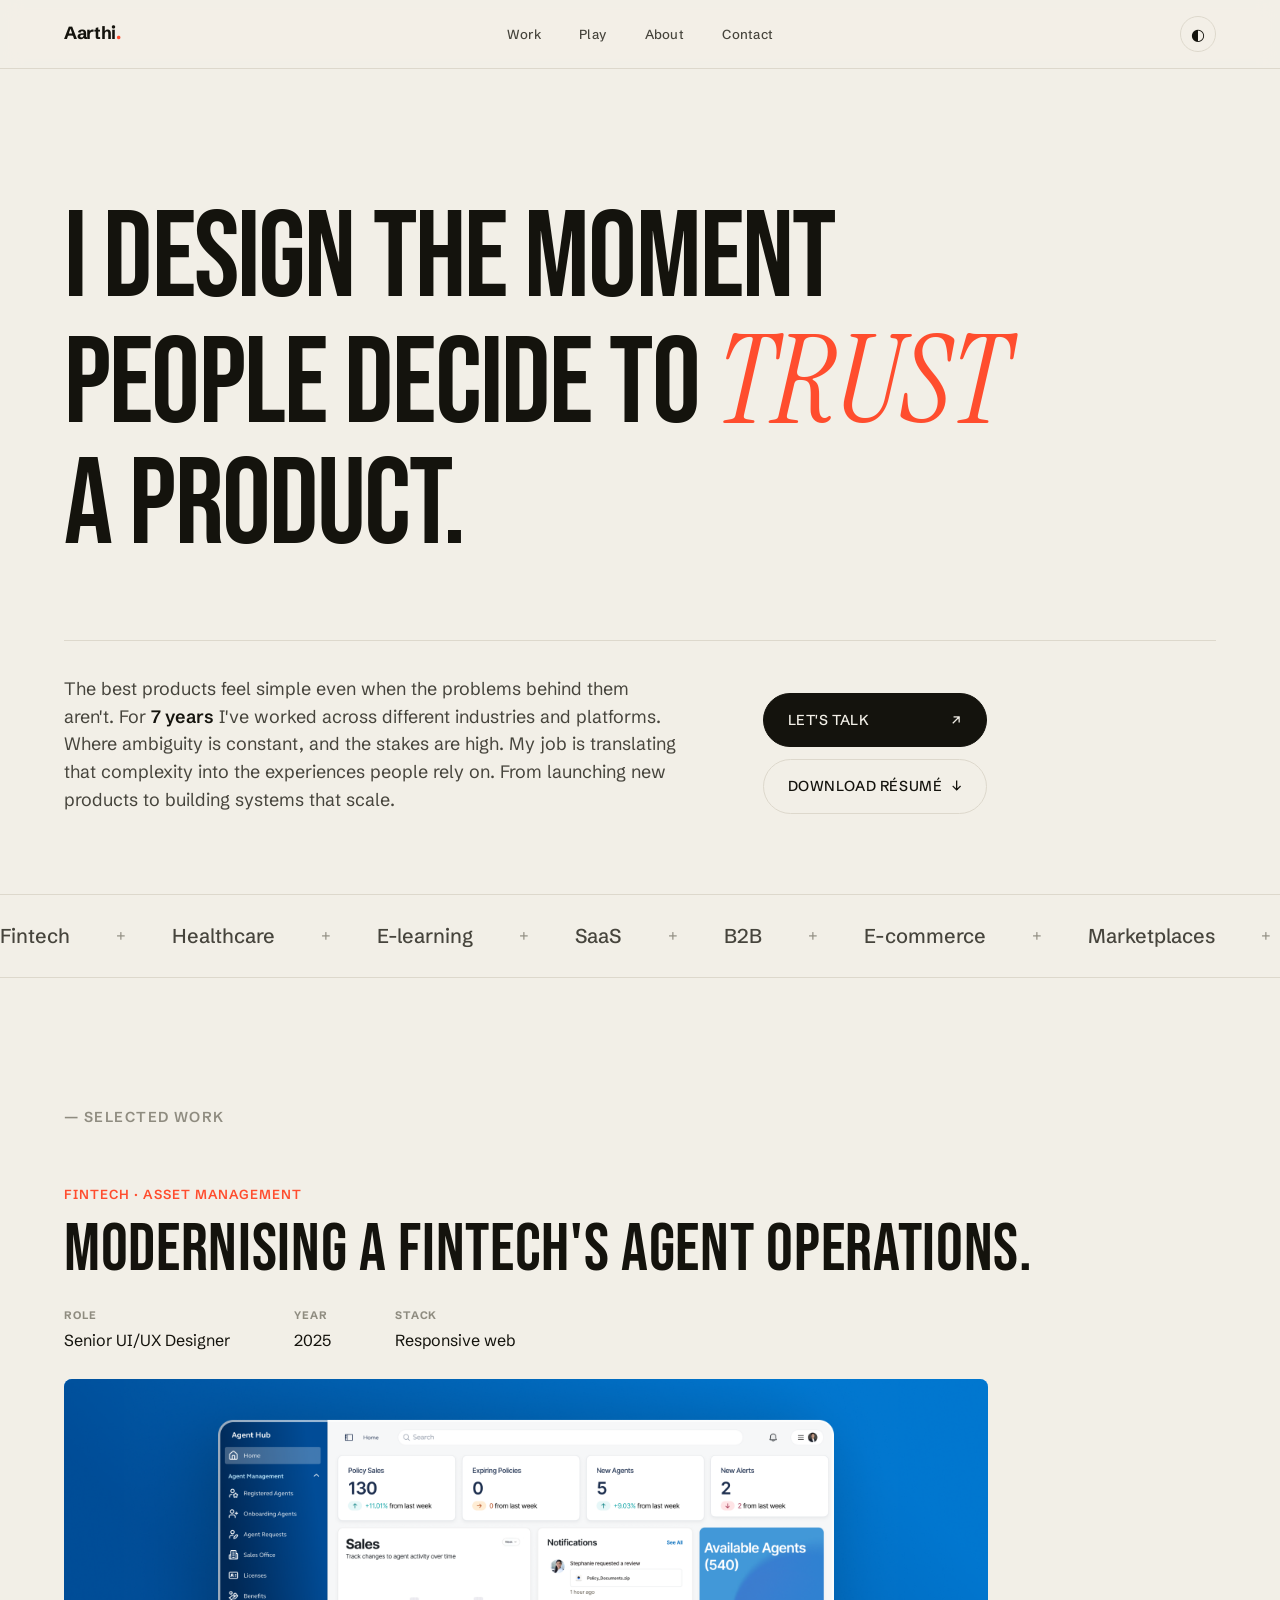
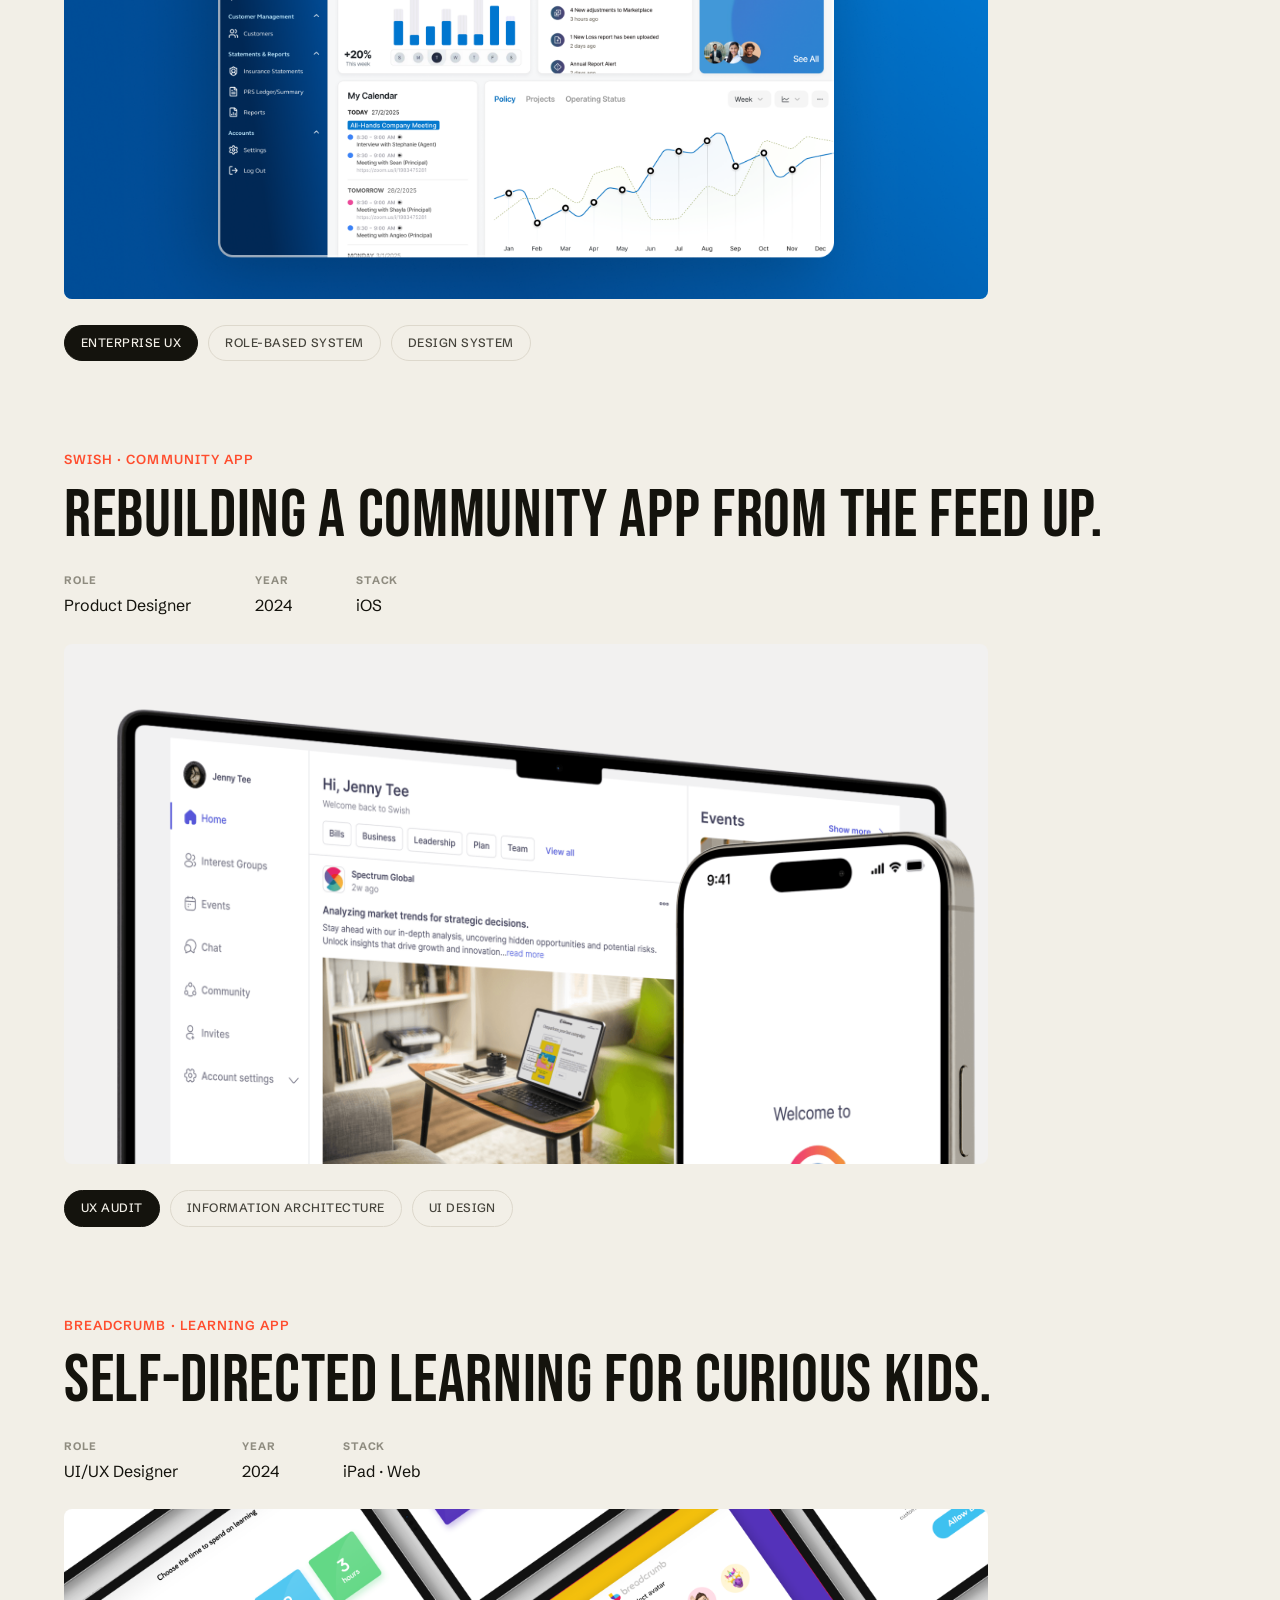
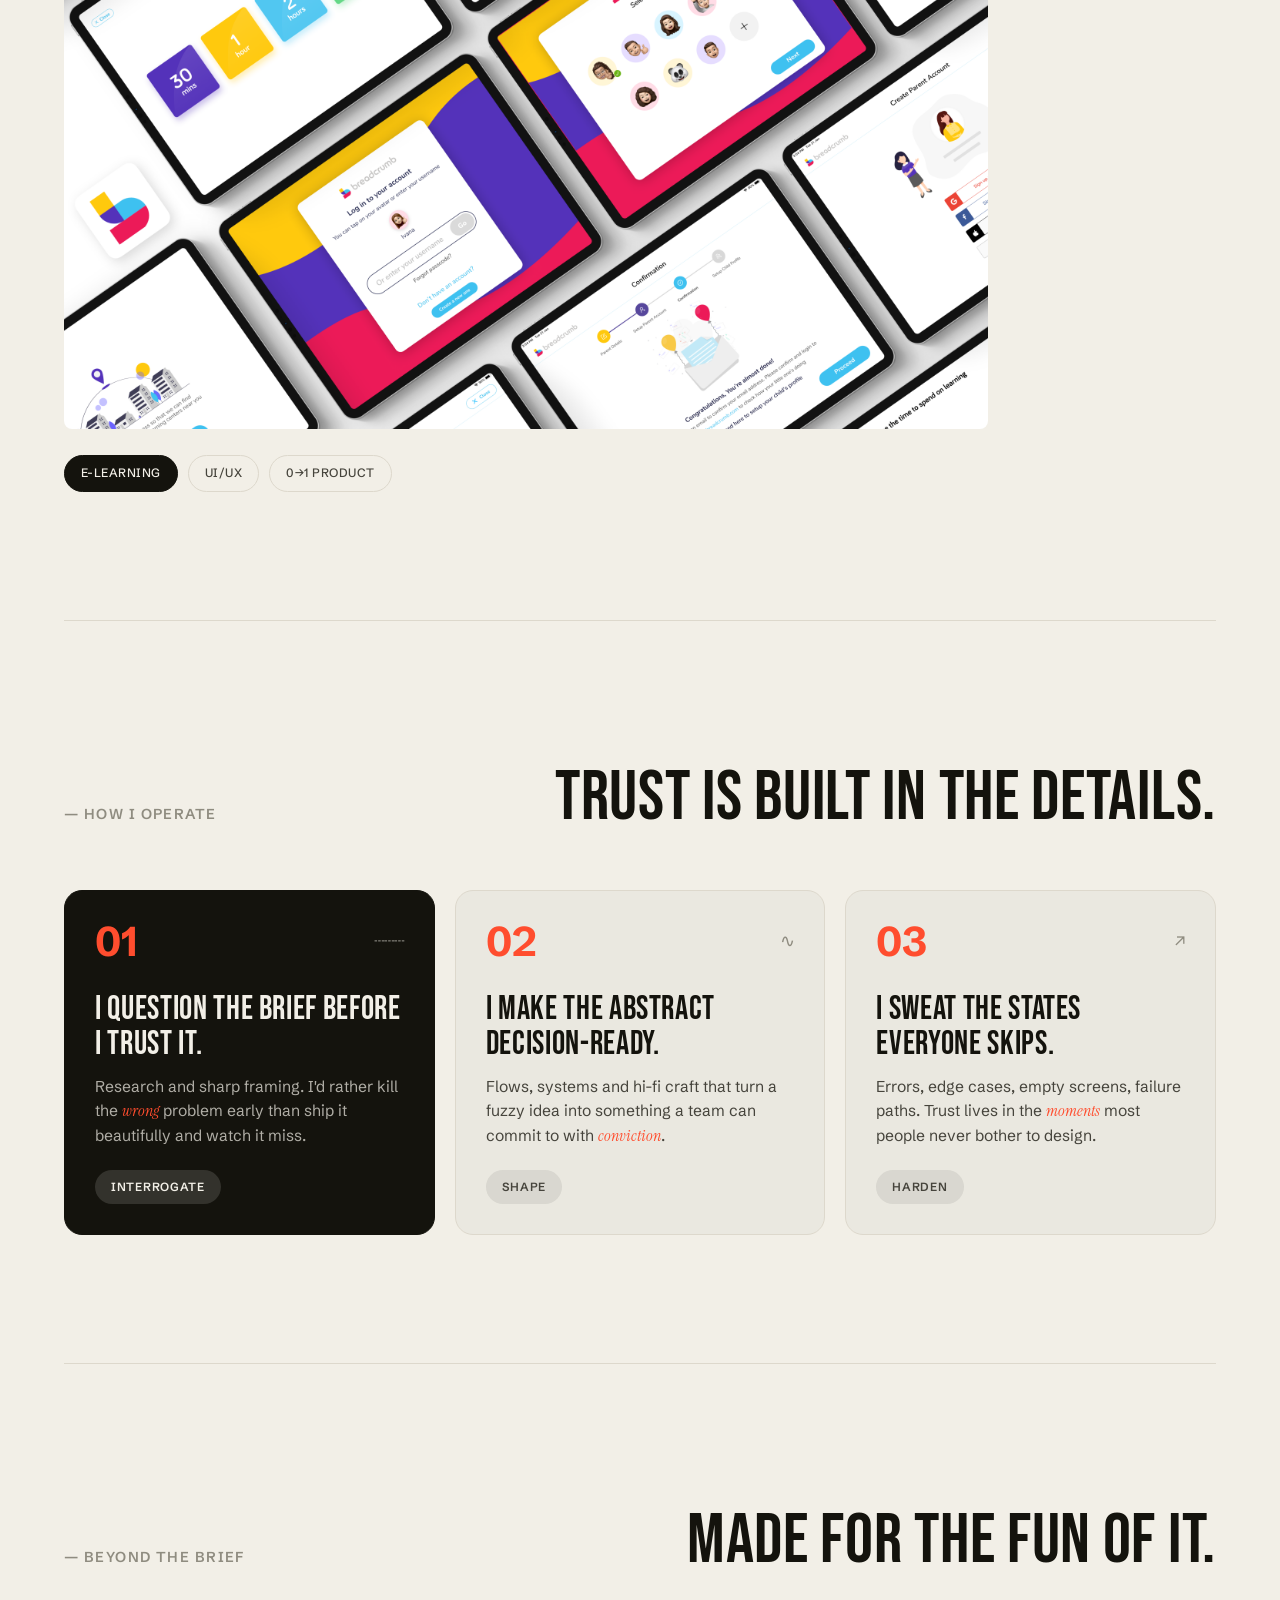
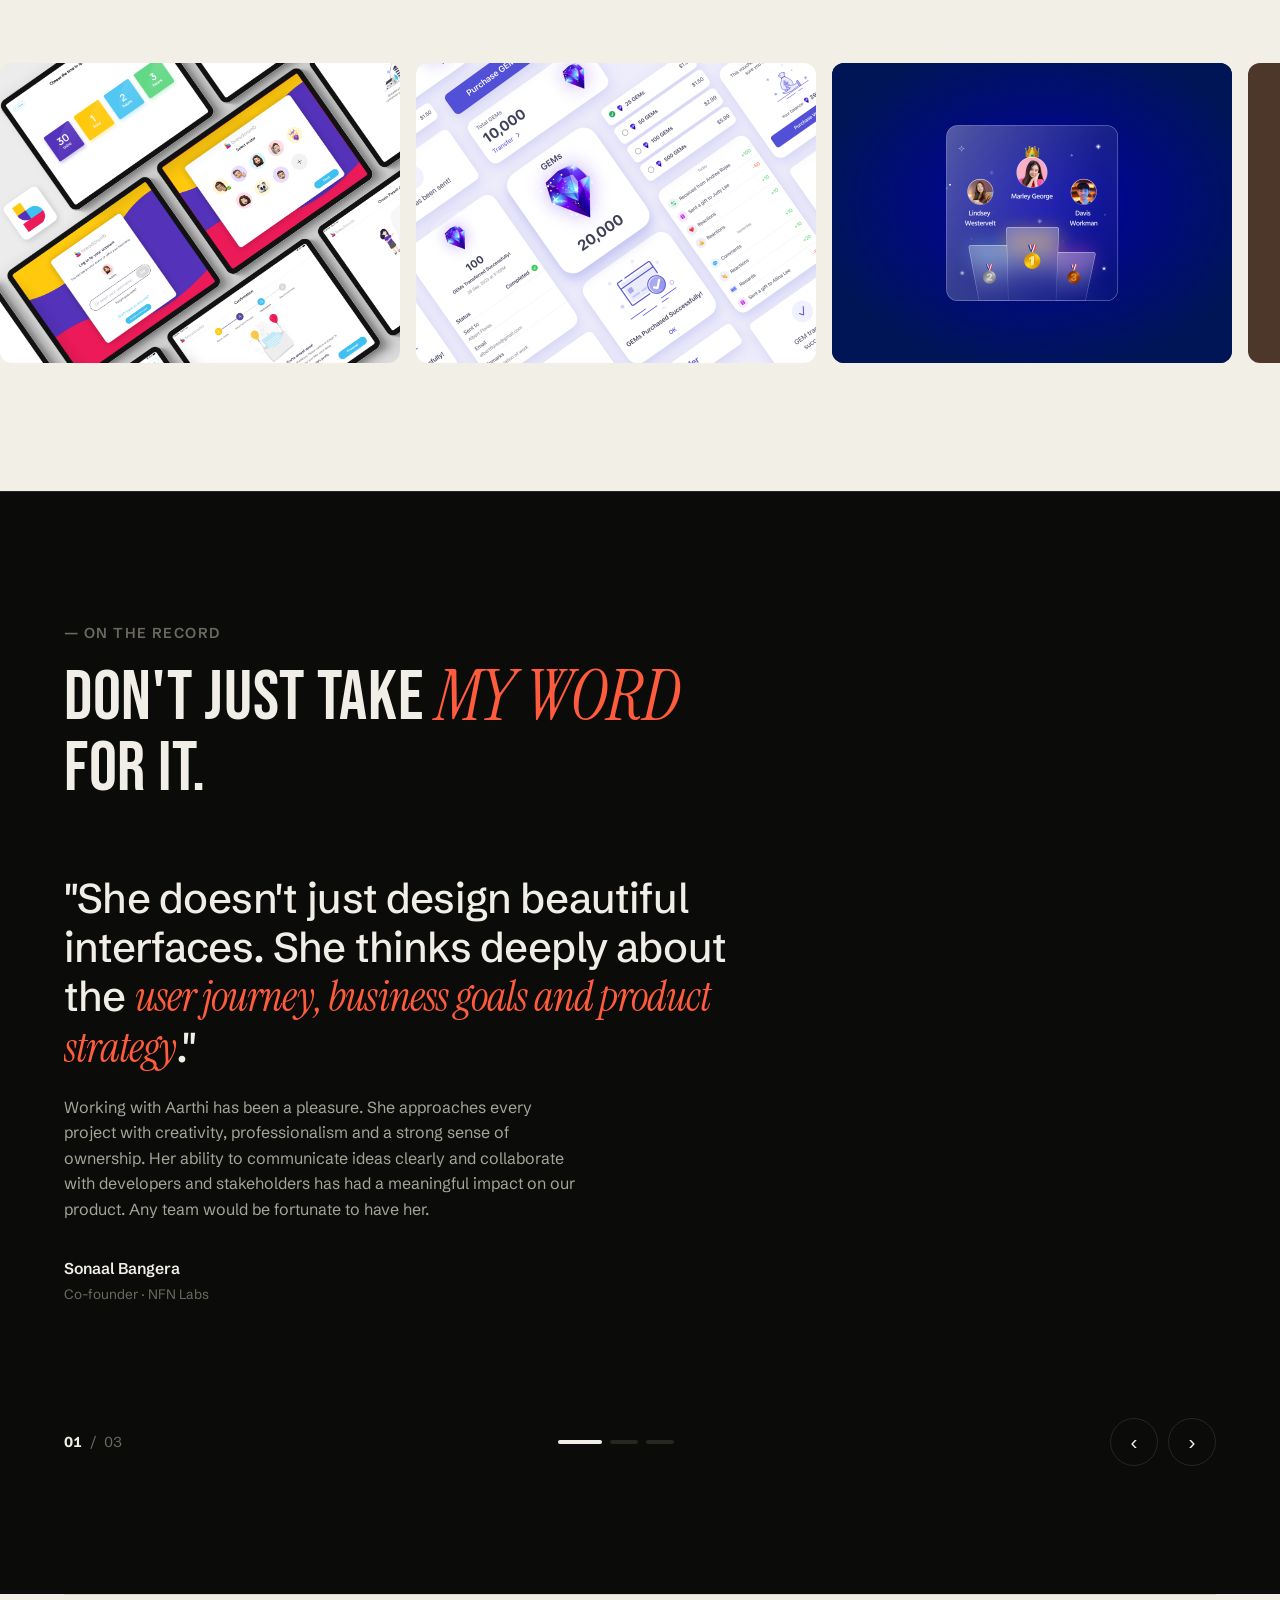
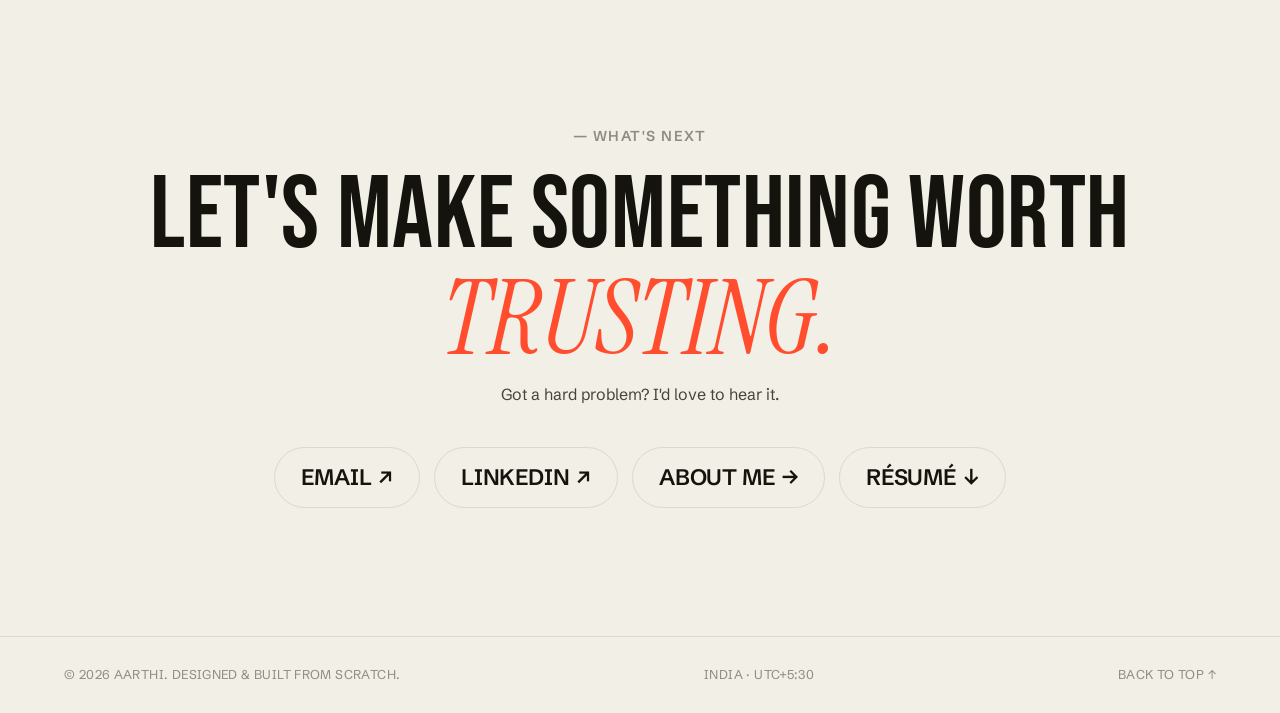
==== commit 78c71d6f: "Update index.html" ====
--- a/index.html
+++ b/index.html
@@ -94,7 +94,33 @@
       </div>
 
       <div class="projects">
+
         <!-- Project 01 -->
+        <article class="project reveal">
+          <div class="project__head">
+            <div class="project__topline">
+              <span class="project__client">Fintech · Asset Management</span>
+            </div>
+            <h3 class="project__title">Modernising a fintech's agent operations.</h3>
+            <ul class="project__meta">
+              <li><h4>Role</h4><p>Senior UI/UX Designer</p></li>
+              <li><h4>Year</h4><p>2025</p></li>
+              <li><h4>Stack</h4><p>Responsive web</p></li>
+            </ul>
+          </div>
+          <a class="project__media" href="work/principal.html" data-tone="sky">
+            <img src="assets/img/principal-hero.png" alt="Agent platform for a fintech, back-office and agent views" />
+          </a>
+          <div class="project__foot">
+            <div class="chips">
+              <span class="chip chip--solid">Enterprise UX</span>
+              <span class="chip">Role-based system</span>
+              <span class="chip">Design system</span>
+            </div>
+          </div>
+        </article>
+        
+        <!-- Project 02 -->
         <article class="project reveal">
           <div class="project__head">
             <div class="project__topline">
@@ -115,31 +141,6 @@
               <span class="chip chip--solid">UX Audit</span>
               <span class="chip">Information Architecture</span>
               <span class="chip">UI Design</span>
-            </div>
-          </div>
-        </article>
-
-        <!-- Project 02 -->
-        <article class="project reveal">
-          <div class="project__head">
-            <div class="project__topline">
-              <span class="project__client">Fintech · Asset Management</span>
-            </div>
-            <h3 class="project__title">Modernising a fintech's agent operations.</h3>
-            <ul class="project__meta">
-              <li><h4>Role</h4><p>Senior UI/UX Designer</p></li>
-              <li><h4>Year</h4><p>2025</p></li>
-              <li><h4>Stack</h4><p>Responsive web</p></li>
-            </ul>
-          </div>
-          <a class="project__media" href="work/principal.html" data-tone="sky">
-            <img src="assets/img/principal-hero.png" alt="Agent platform for a fintech, back-office and agent views" />
-          </a>
-          <div class="project__foot">
-            <div class="chips">
-              <span class="chip chip--solid">Enterprise UX</span>
-              <span class="chip">Role-based system</span>
-              <span class="chip">Design system</span>
             </div>
           </div>
         </article>
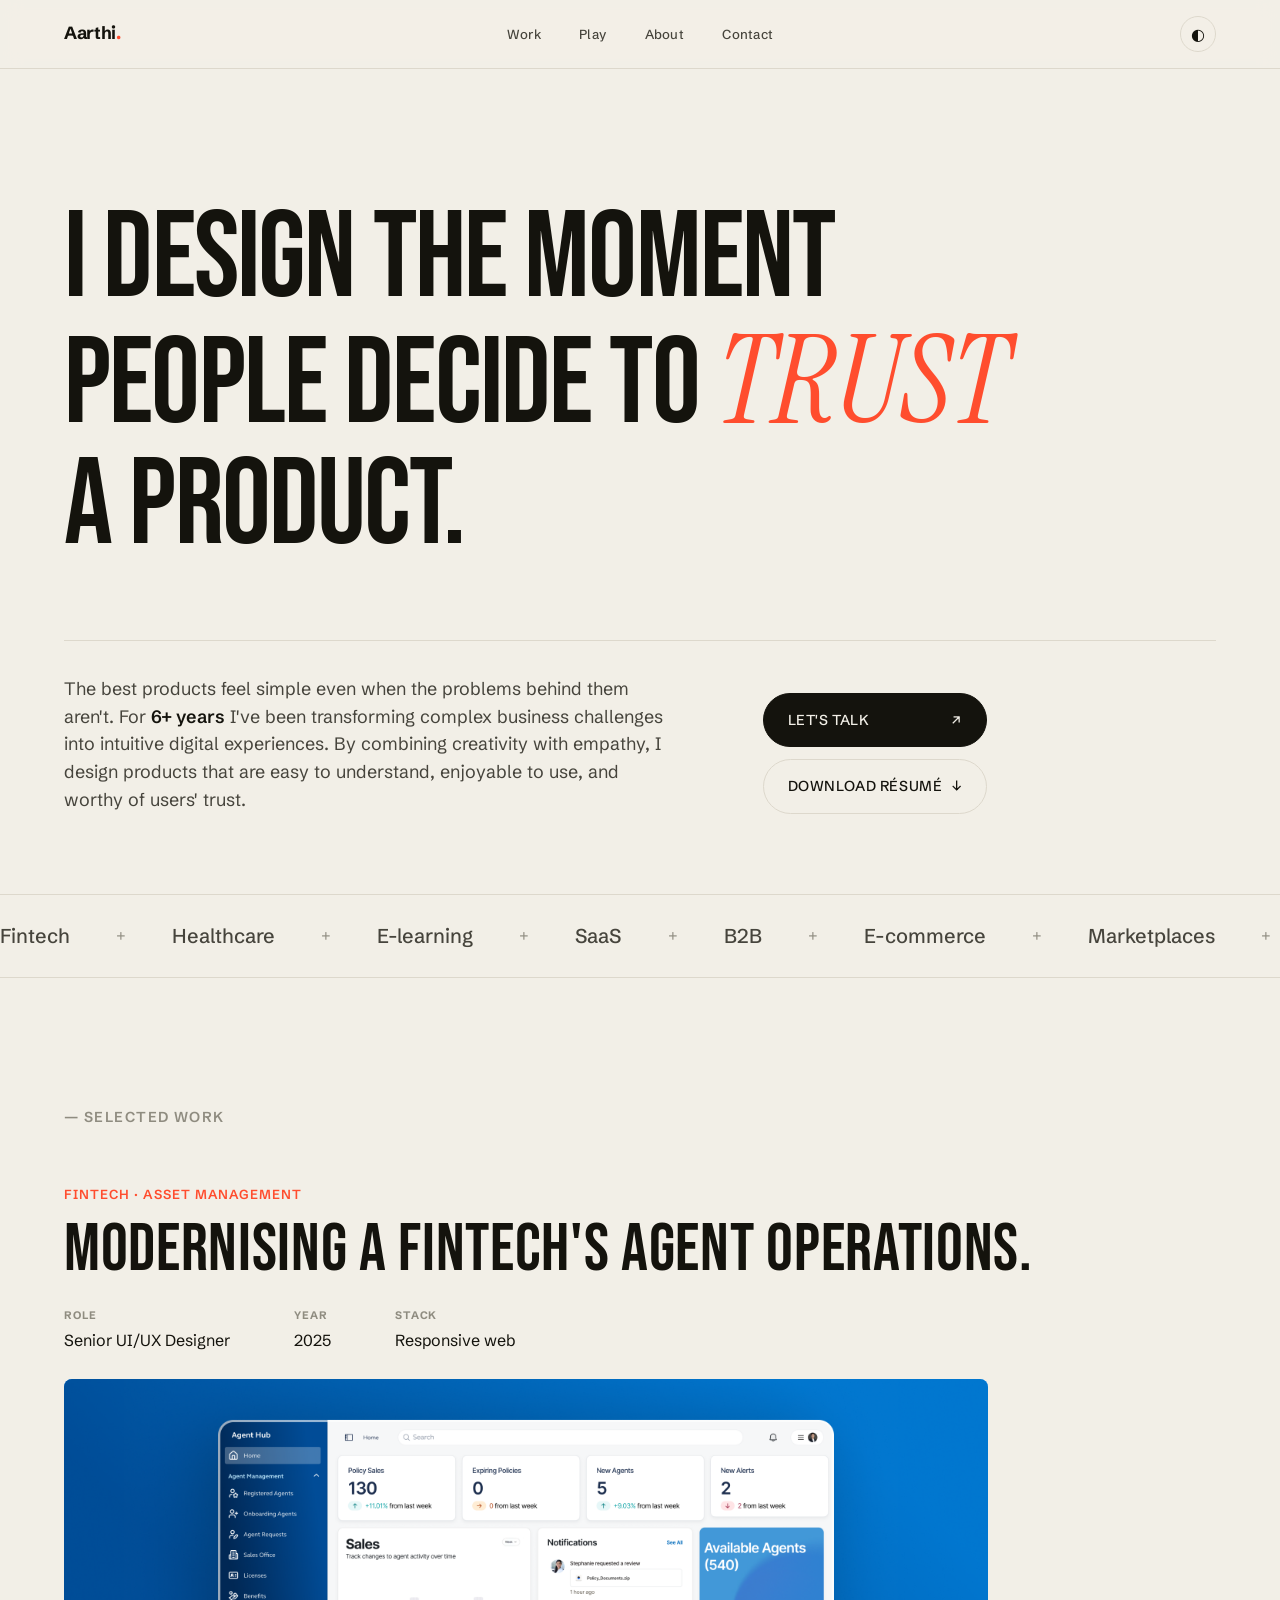
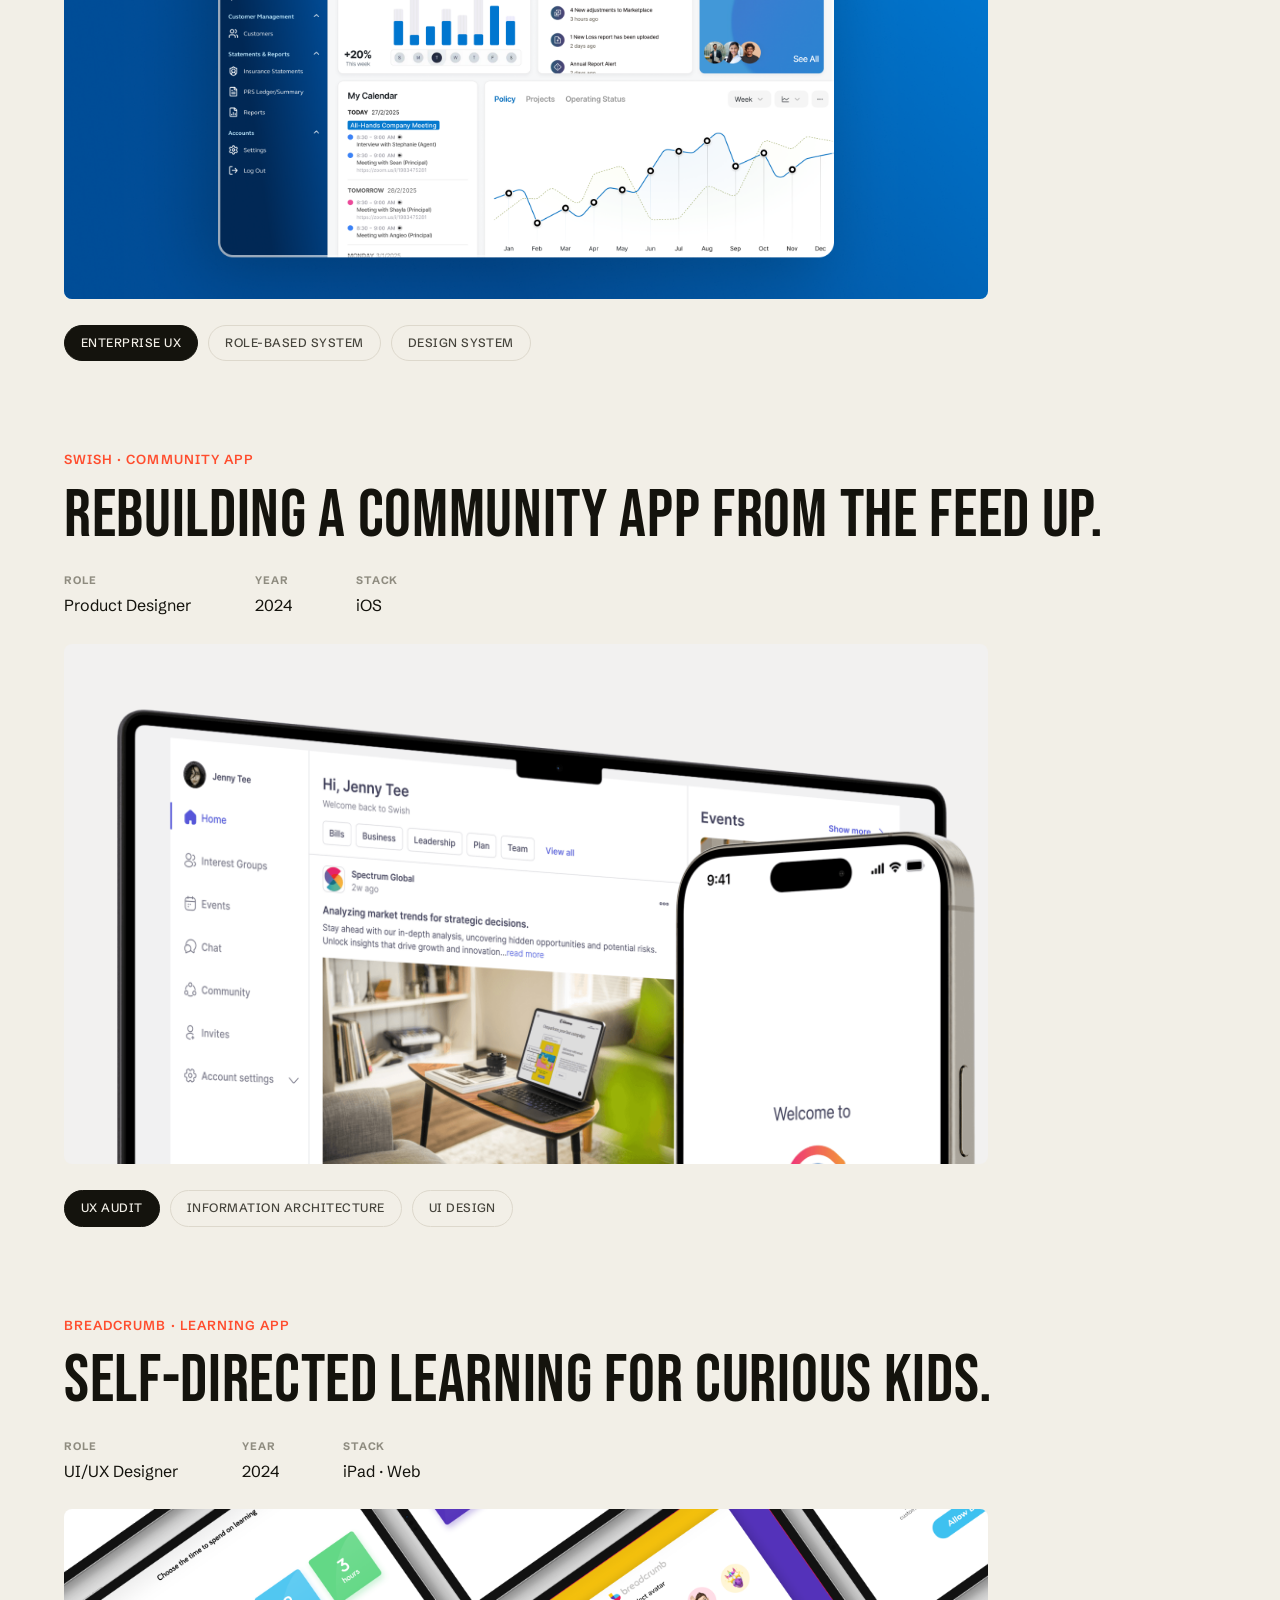
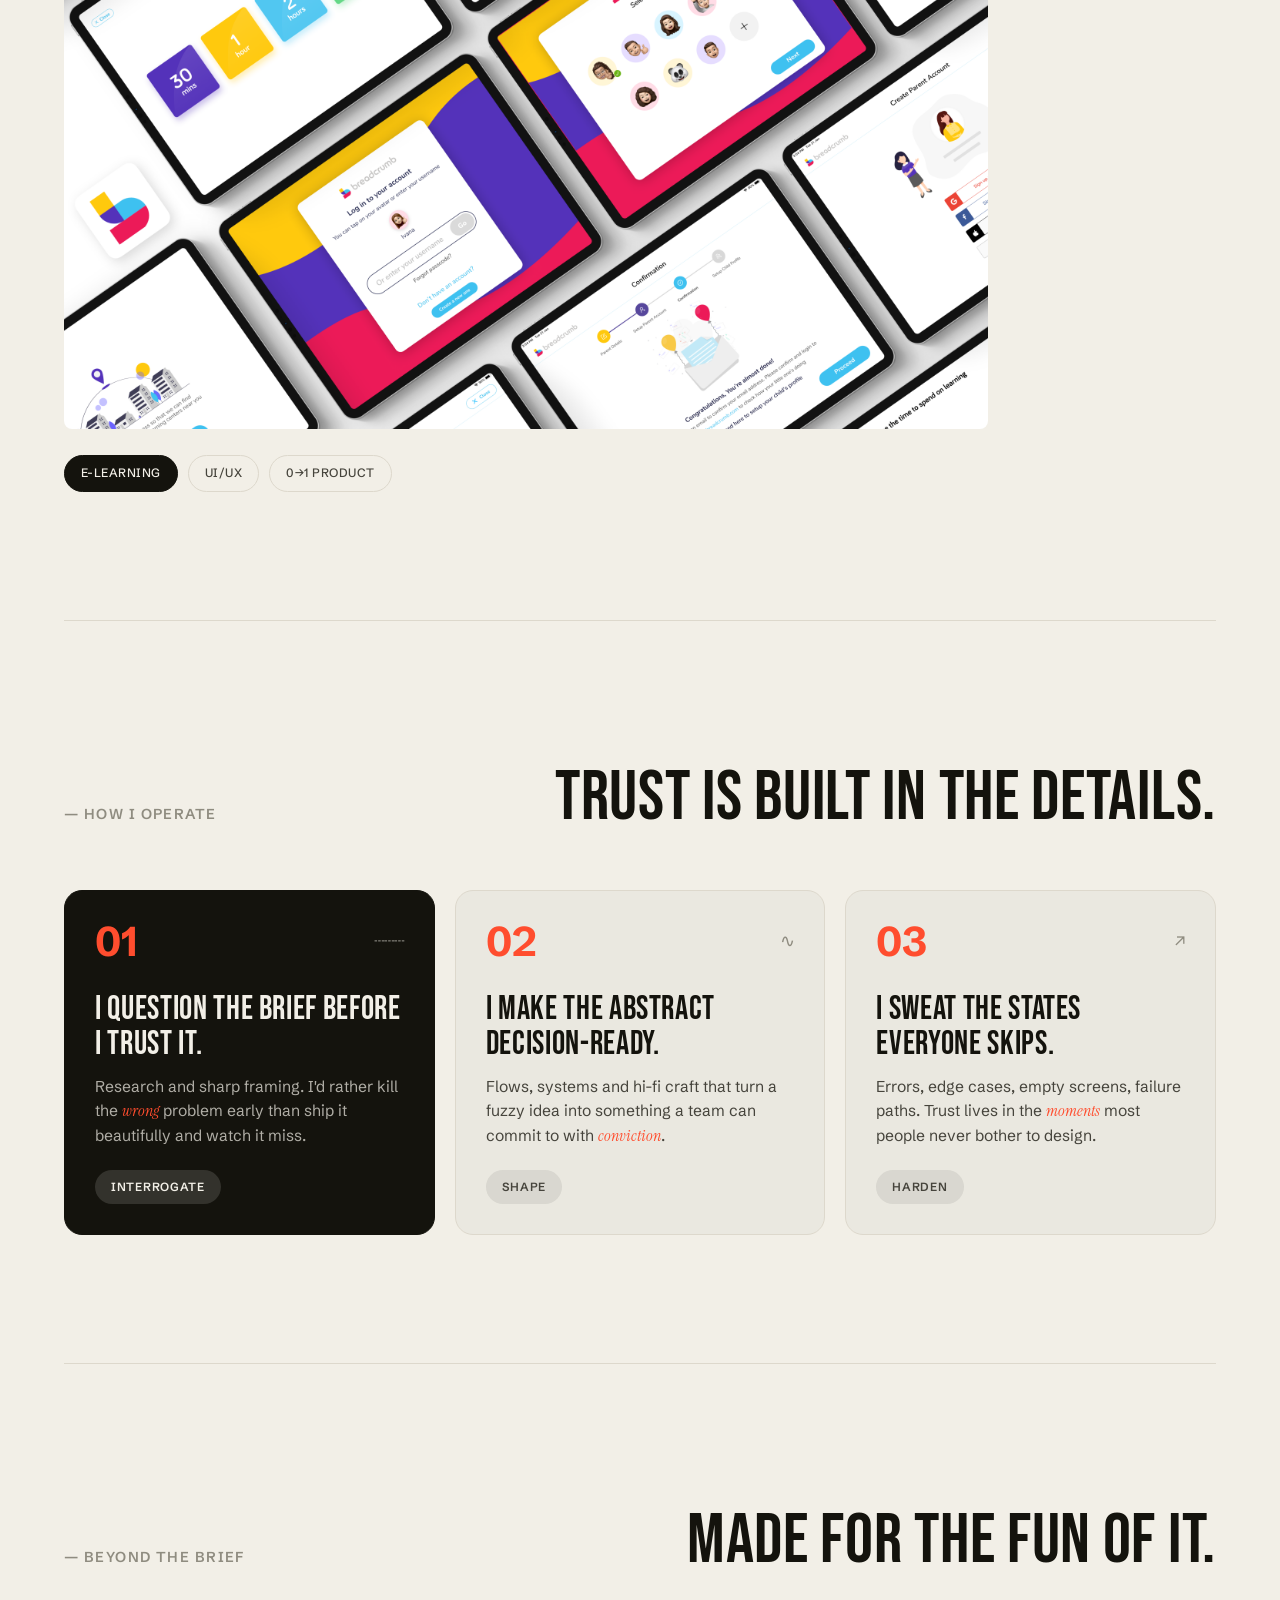
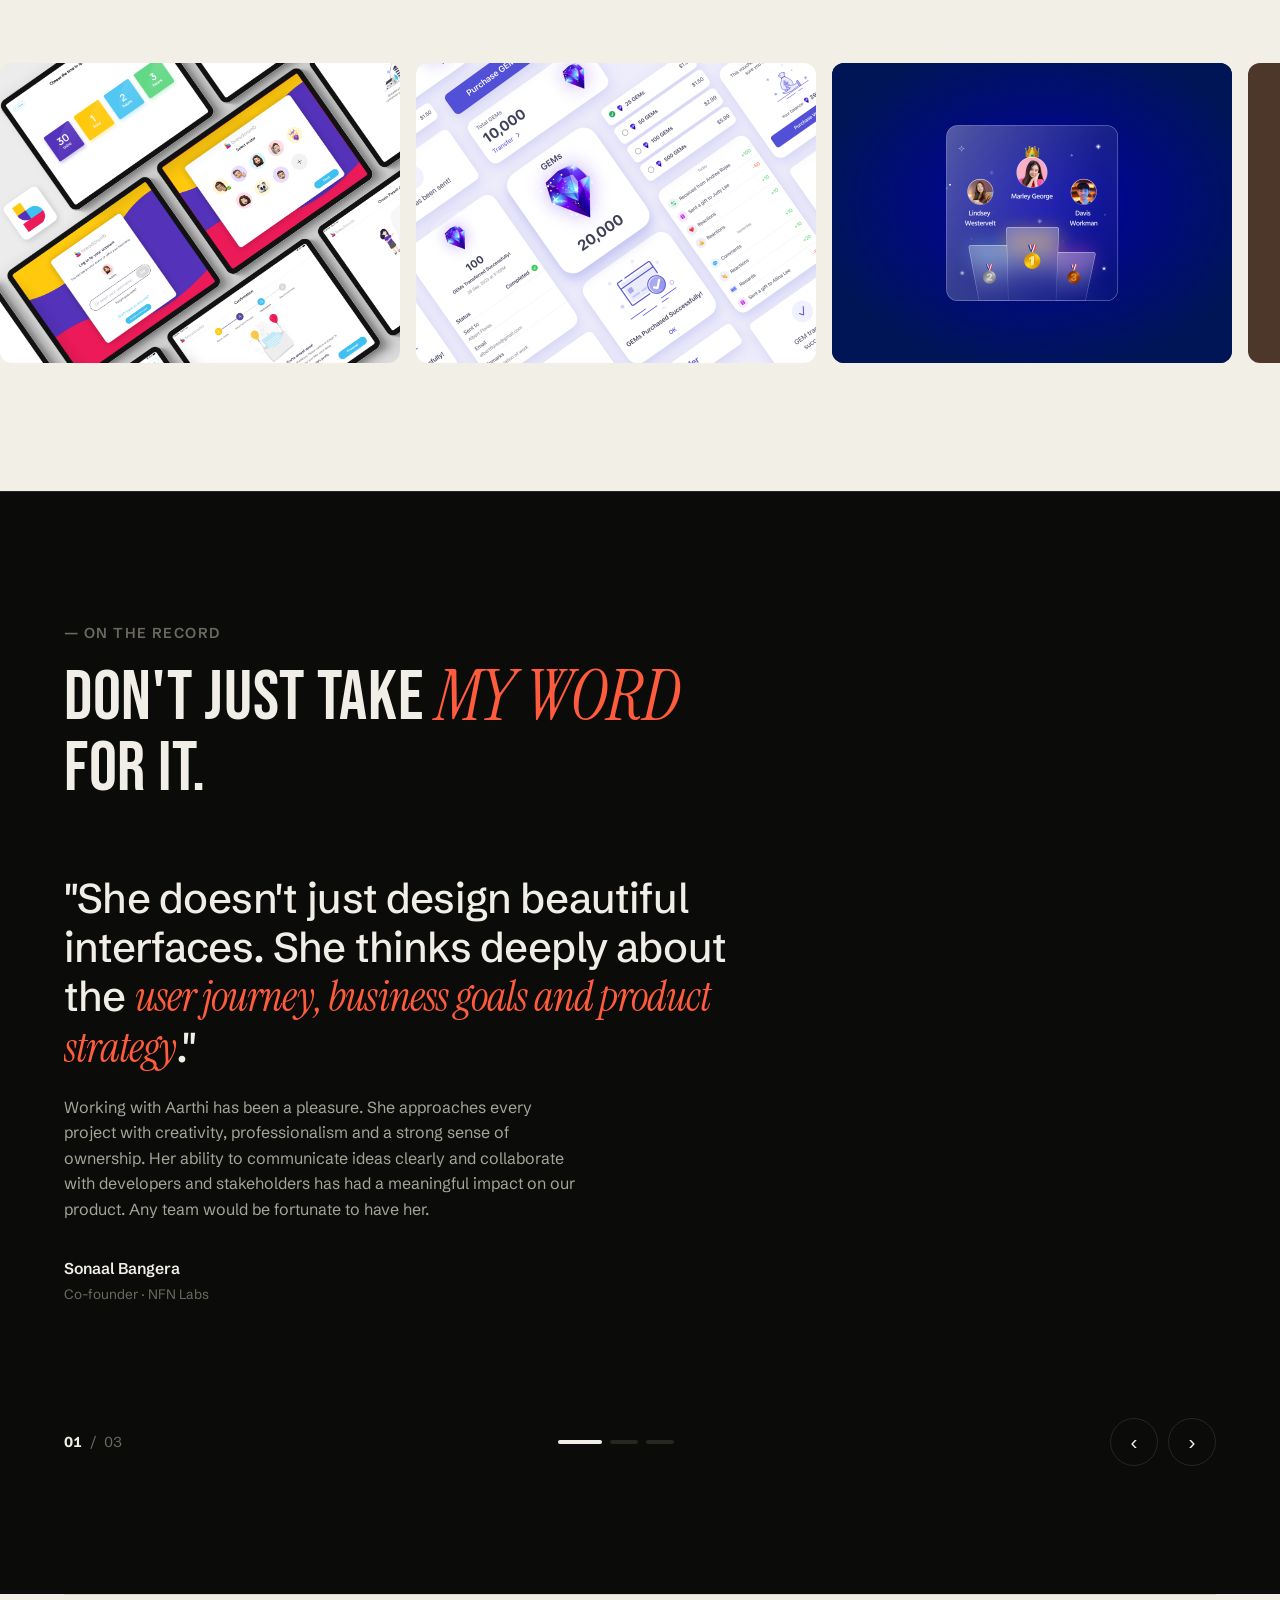
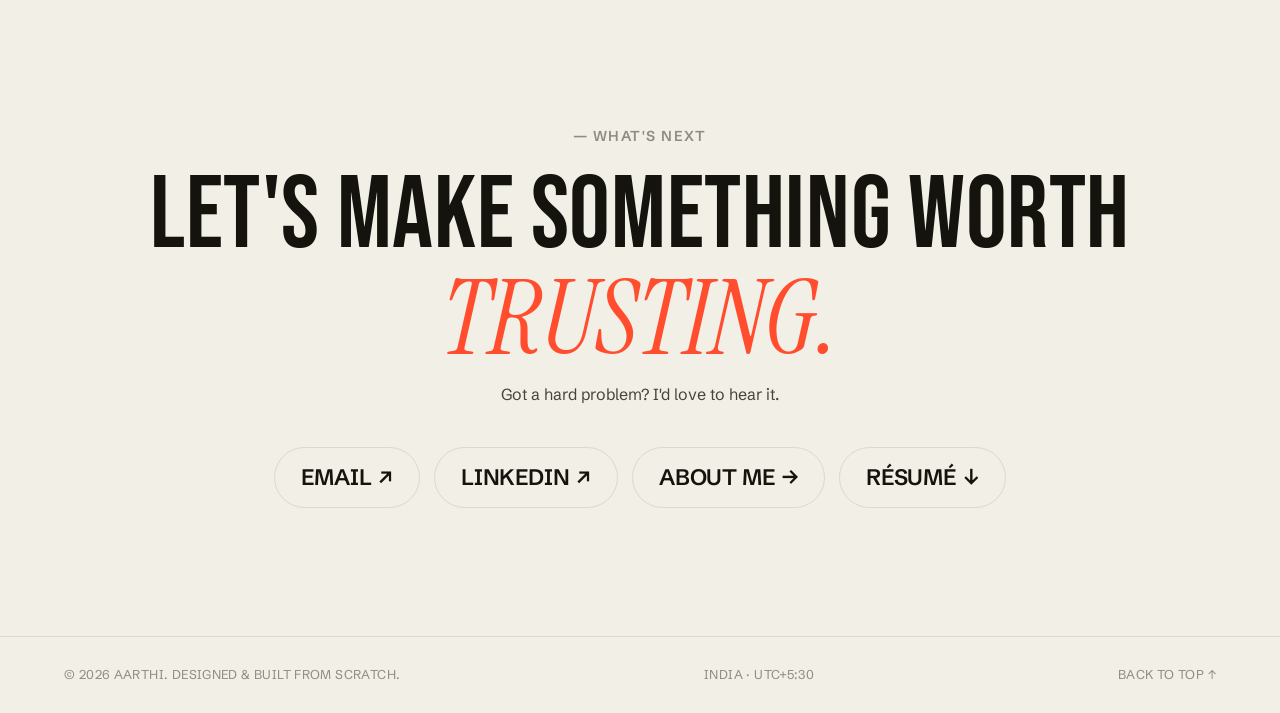
==== commit 965b86f1: "Update index.html" ====
--- a/index.html
+++ b/index.html
@@ -48,10 +48,9 @@
       <div class="hero__foot reveal">
         <p class="hero__lede">
           The best products feel simple even when the problems behind them aren't. For
-          <strong>7 years</strong> I've worked across different industries and platforms. 
-          Where ambiguity is constant, and the stakes are high. My job is translating that 
-          complexity into the experiences people rely on. From launching new products to building 
-          systems that scale.
+          <strong>6+ years</strong> I've been transforming complex business challenges into 
+          intuitive digital experiences. By combining creativity with empathy, I design 
+          products that are easy to understand, enjoyable to use, and worthy of users' trust.
         </p>
         <div class="hero__actions">
           <a href="#contact" class="btn">Let's talk <span>↗</span></a>
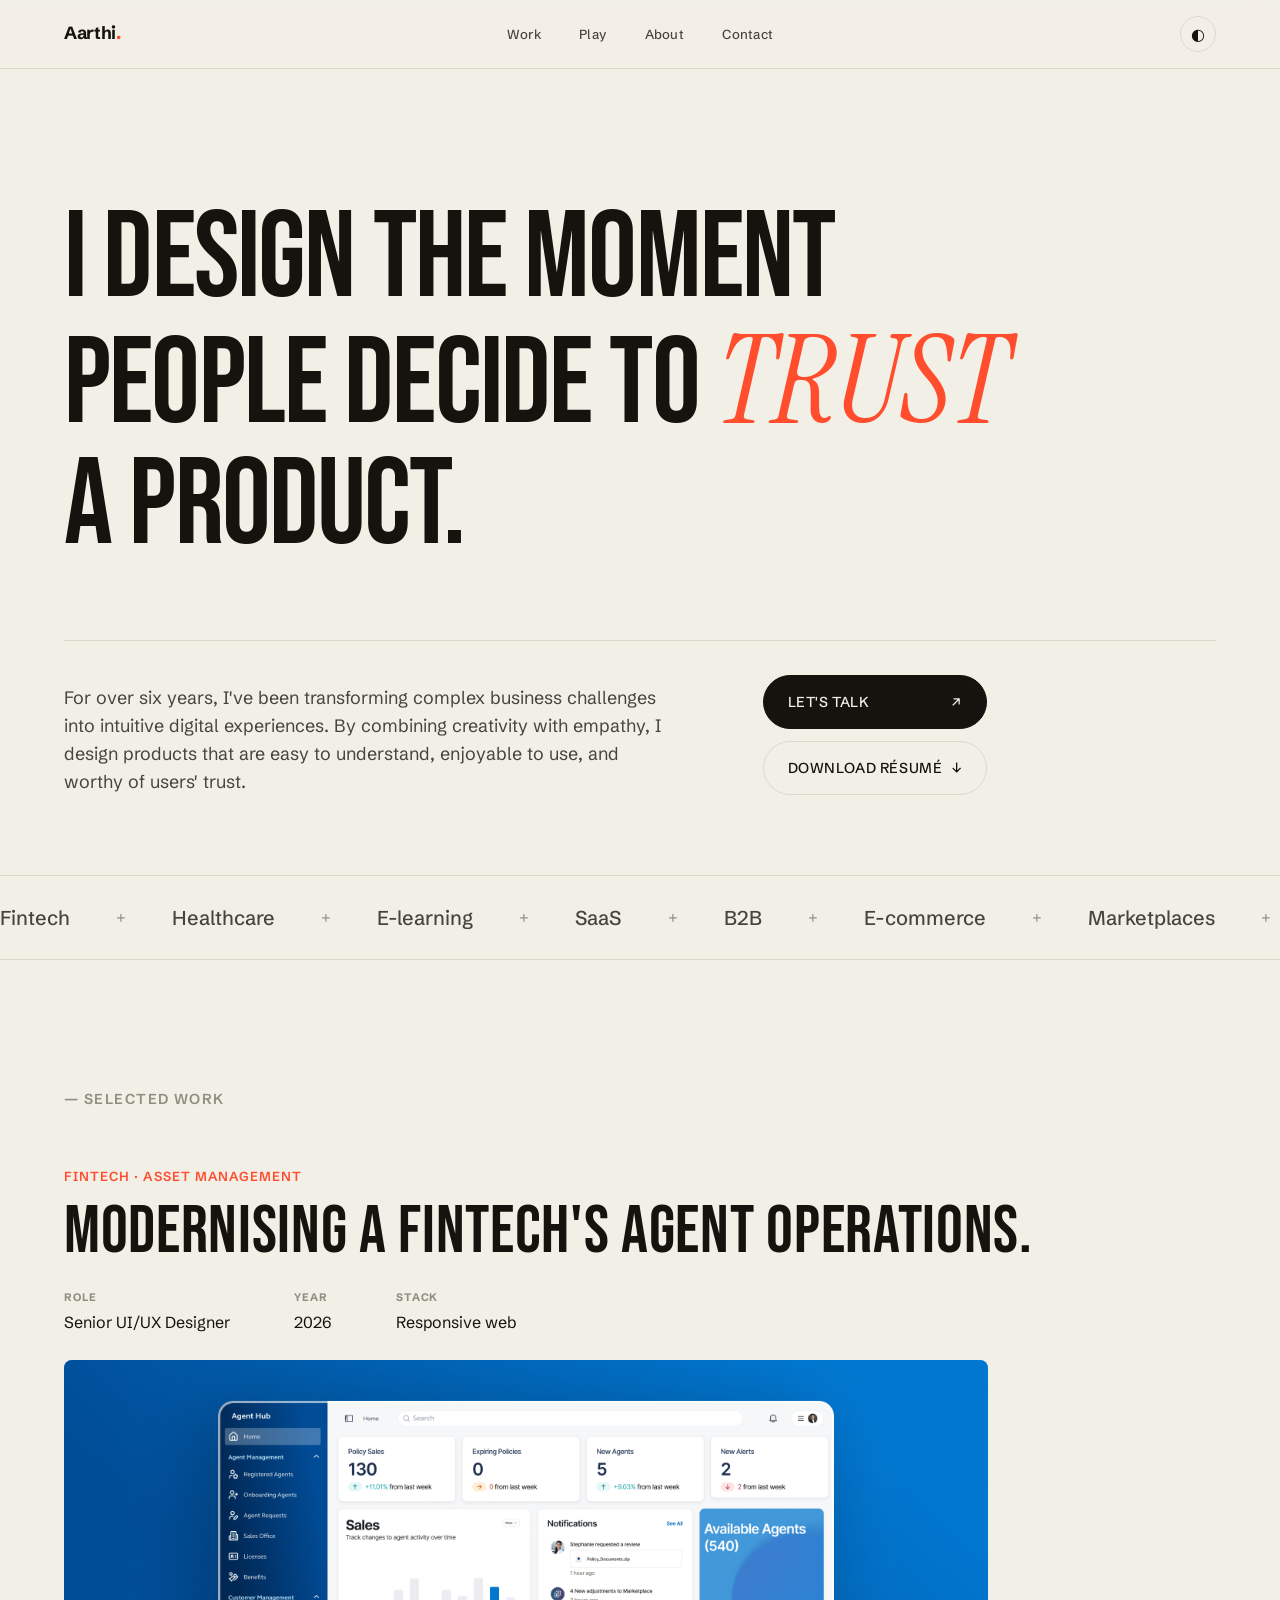
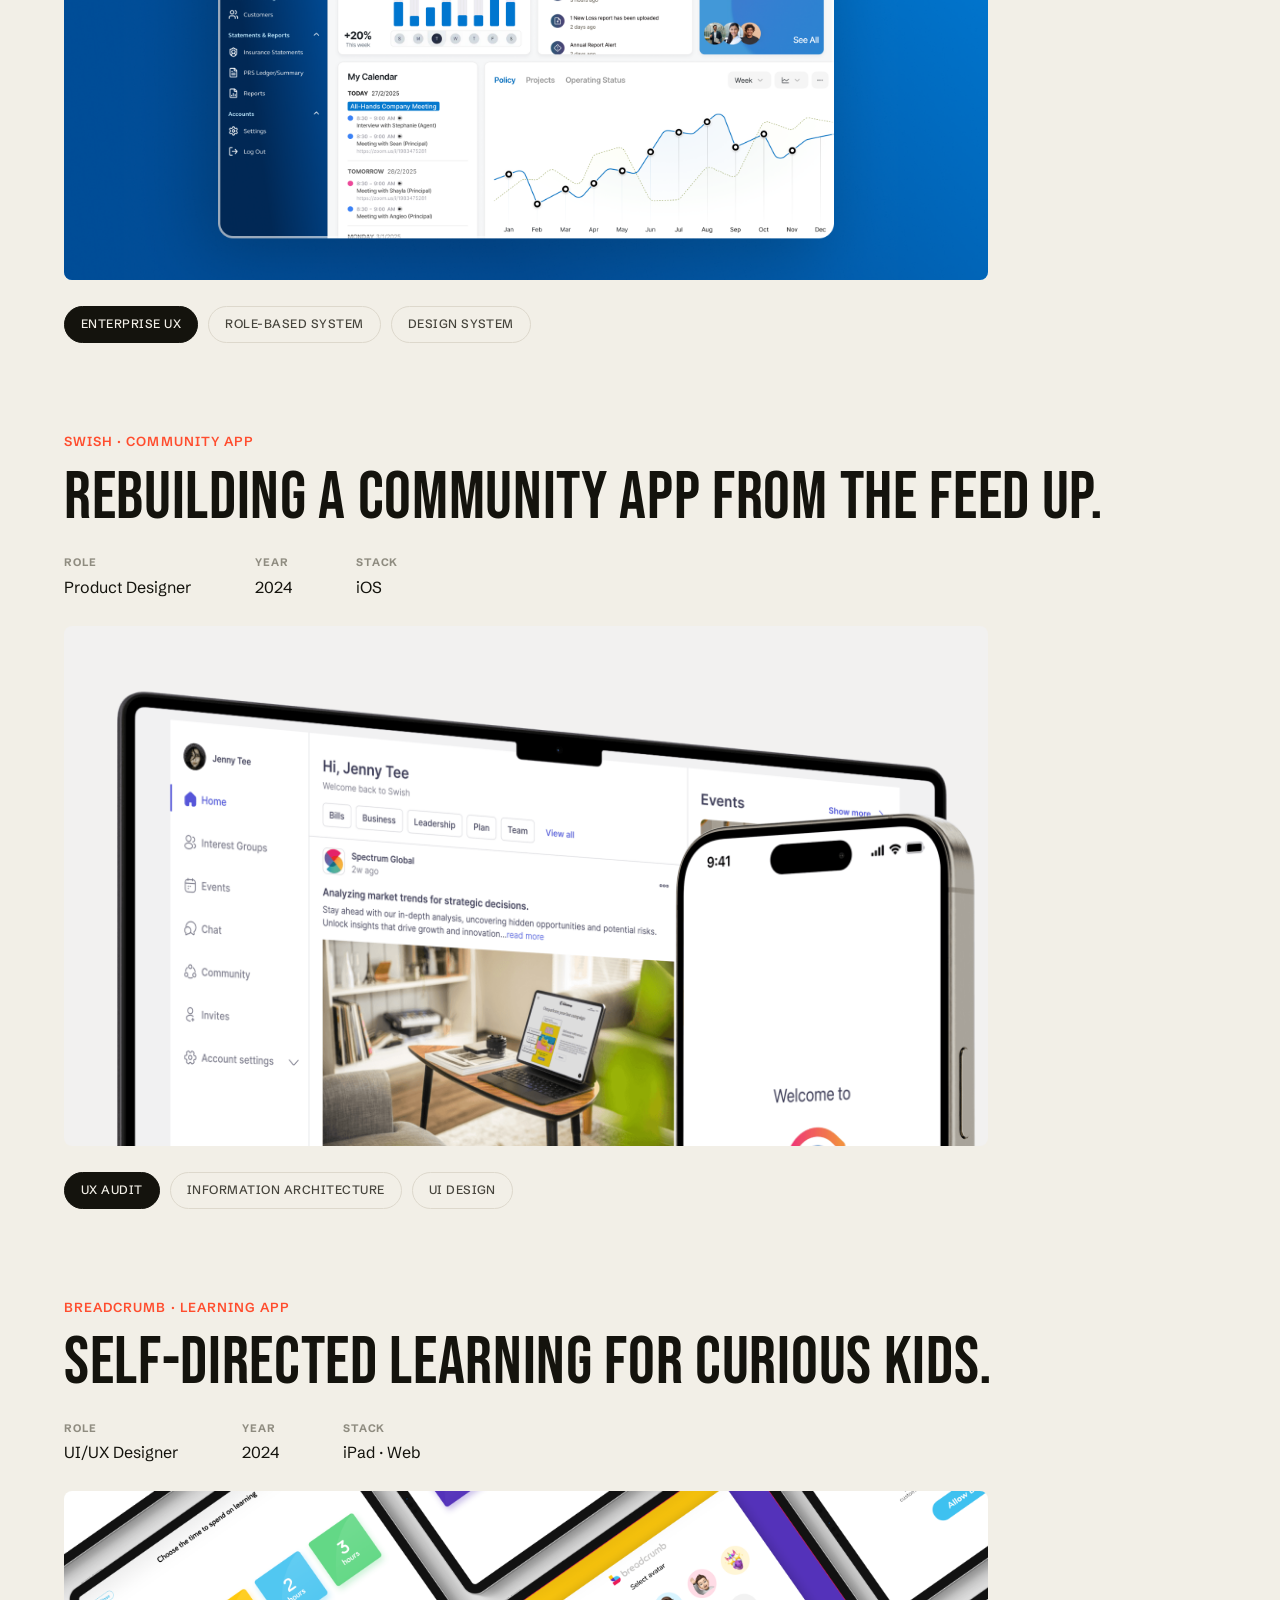
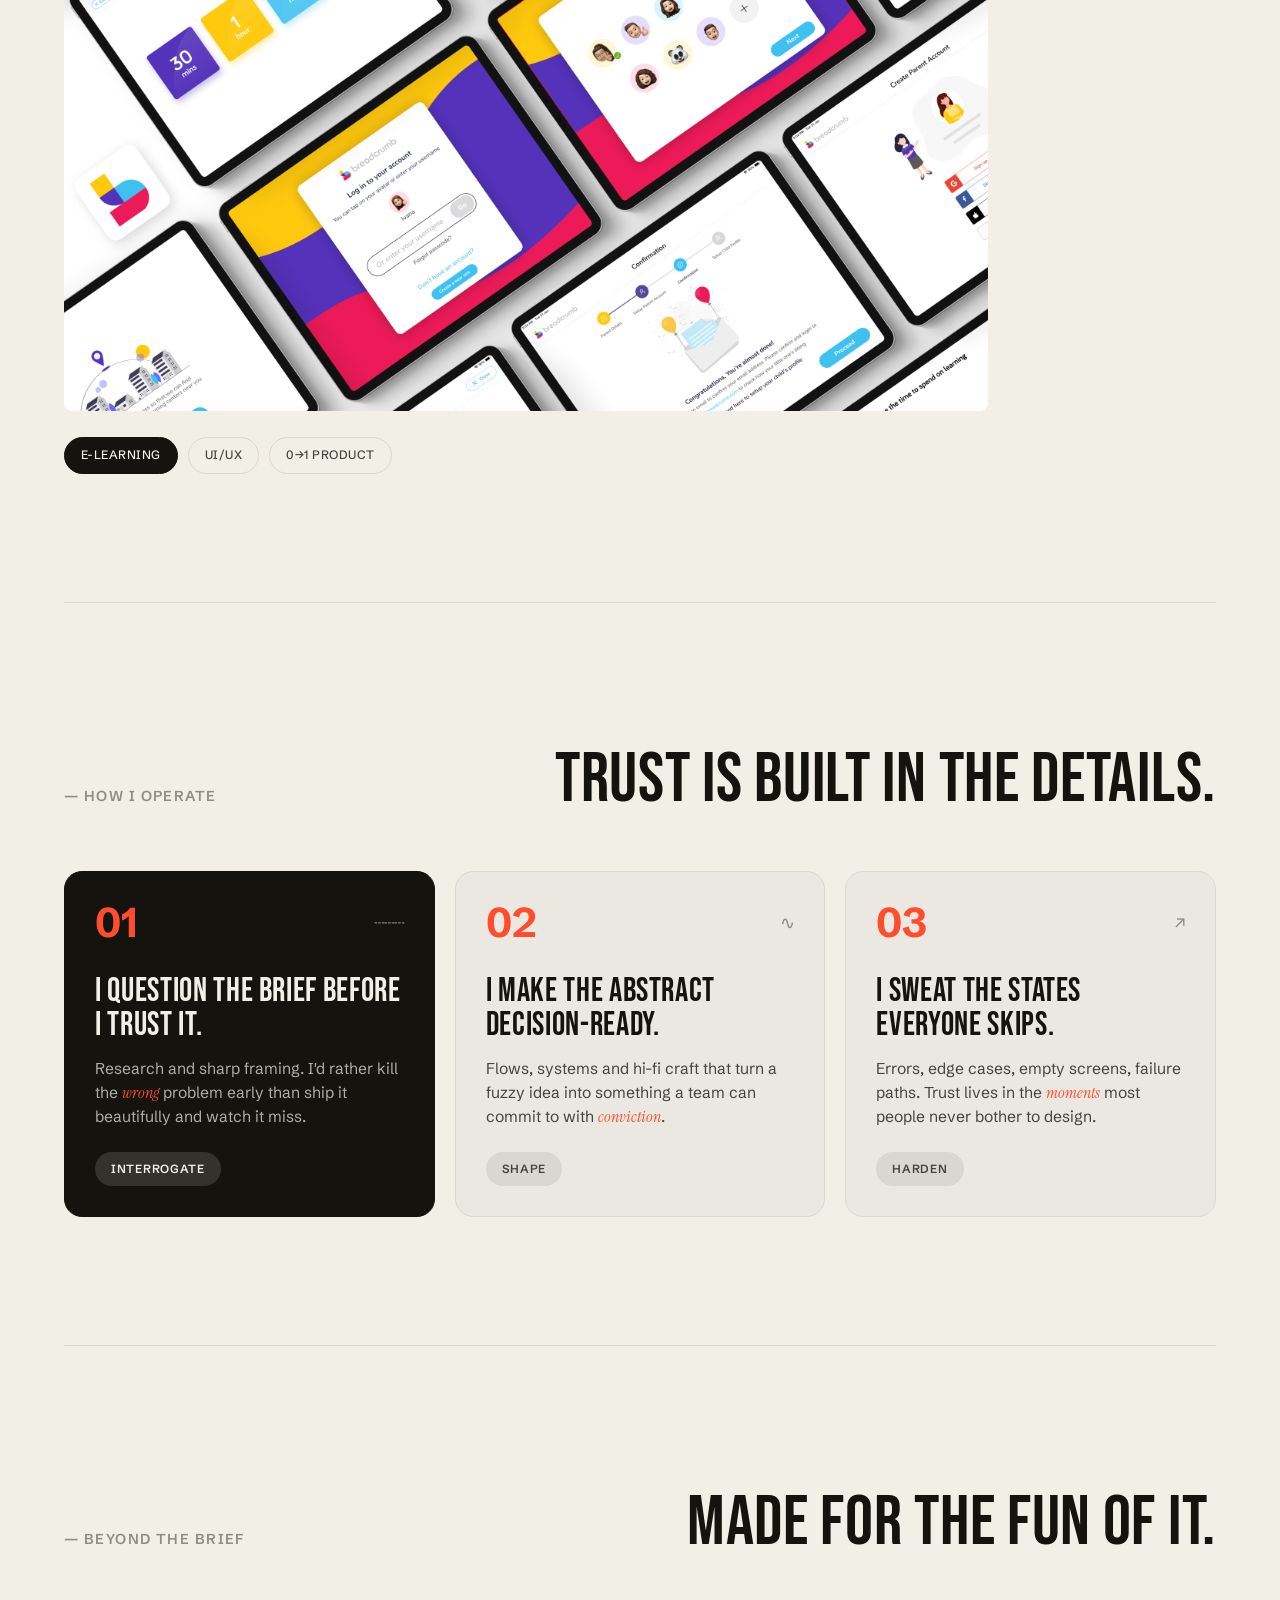
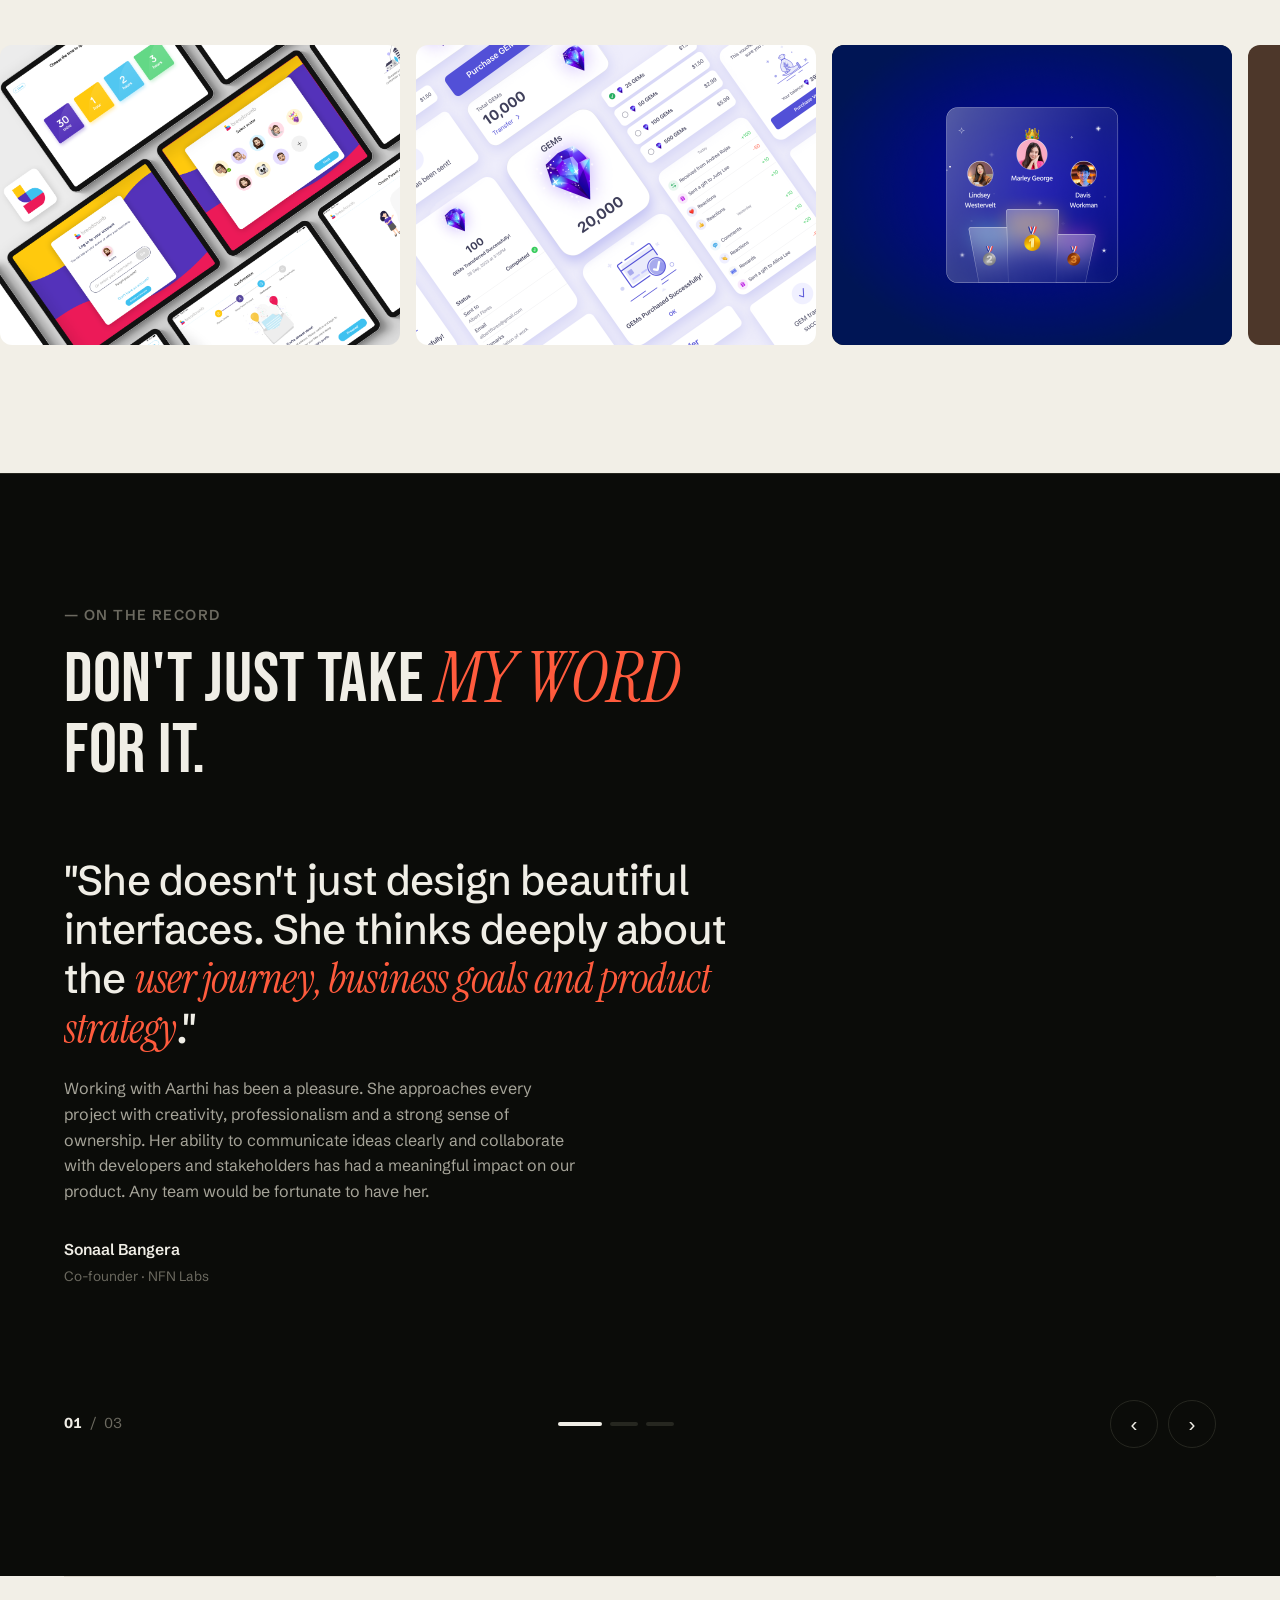
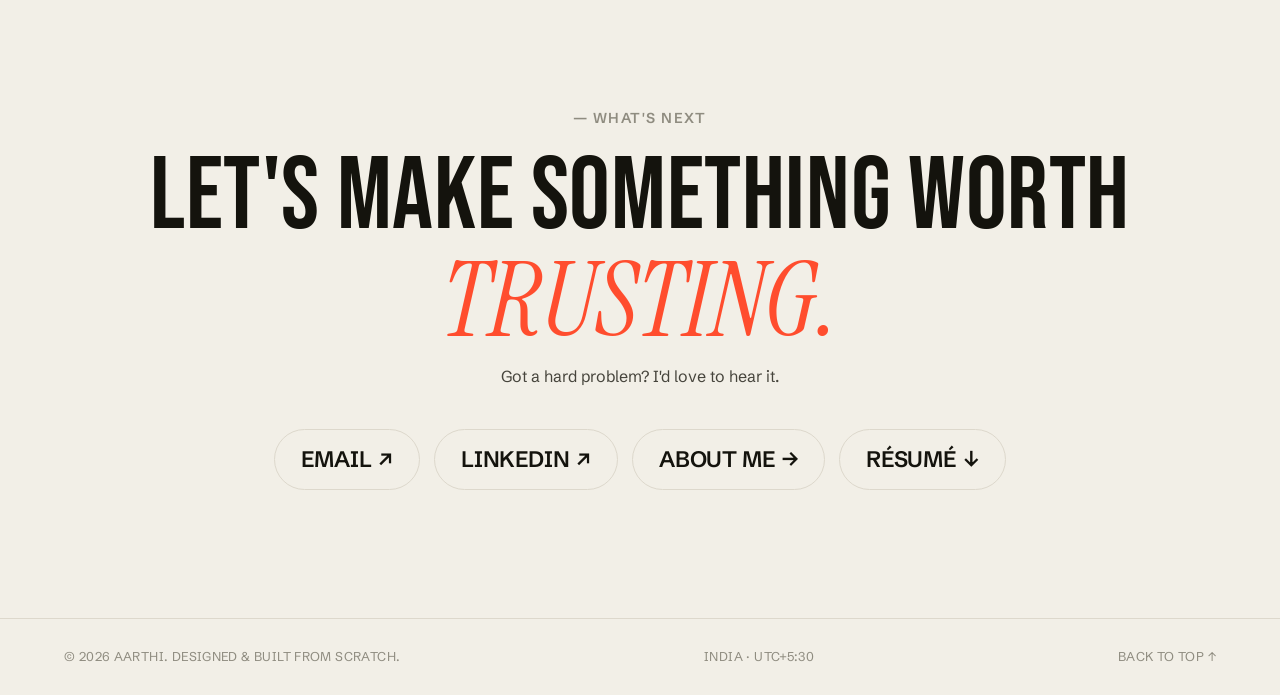
==== commit 260293d0: "Update index.html" ====
--- a/index.html
+++ b/index.html
@@ -47,8 +47,7 @@
       </h1>
       <div class="hero__foot reveal">
         <p class="hero__lede">
-          The best products feel simple even when the problems behind them aren't. For
-          <strong>6+ years</strong> I've been transforming complex business challenges into 
+          For over six years, I've been transforming complex business challenges into 
           intuitive digital experiences. By combining creativity with empathy, I design 
           products that are easy to understand, enjoyable to use, and worthy of users' trust.
         </p>
@@ -103,7 +102,7 @@
             <h3 class="project__title">Modernising a fintech's agent operations.</h3>
             <ul class="project__meta">
               <li><h4>Role</h4><p>Senior UI/UX Designer</p></li>
-              <li><h4>Year</h4><p>2025</p></li>
+              <li><h4>Year</h4><p>2026</p></li>
               <li><h4>Stack</h4><p>Responsive web</p></li>
             </ul>
           </div>
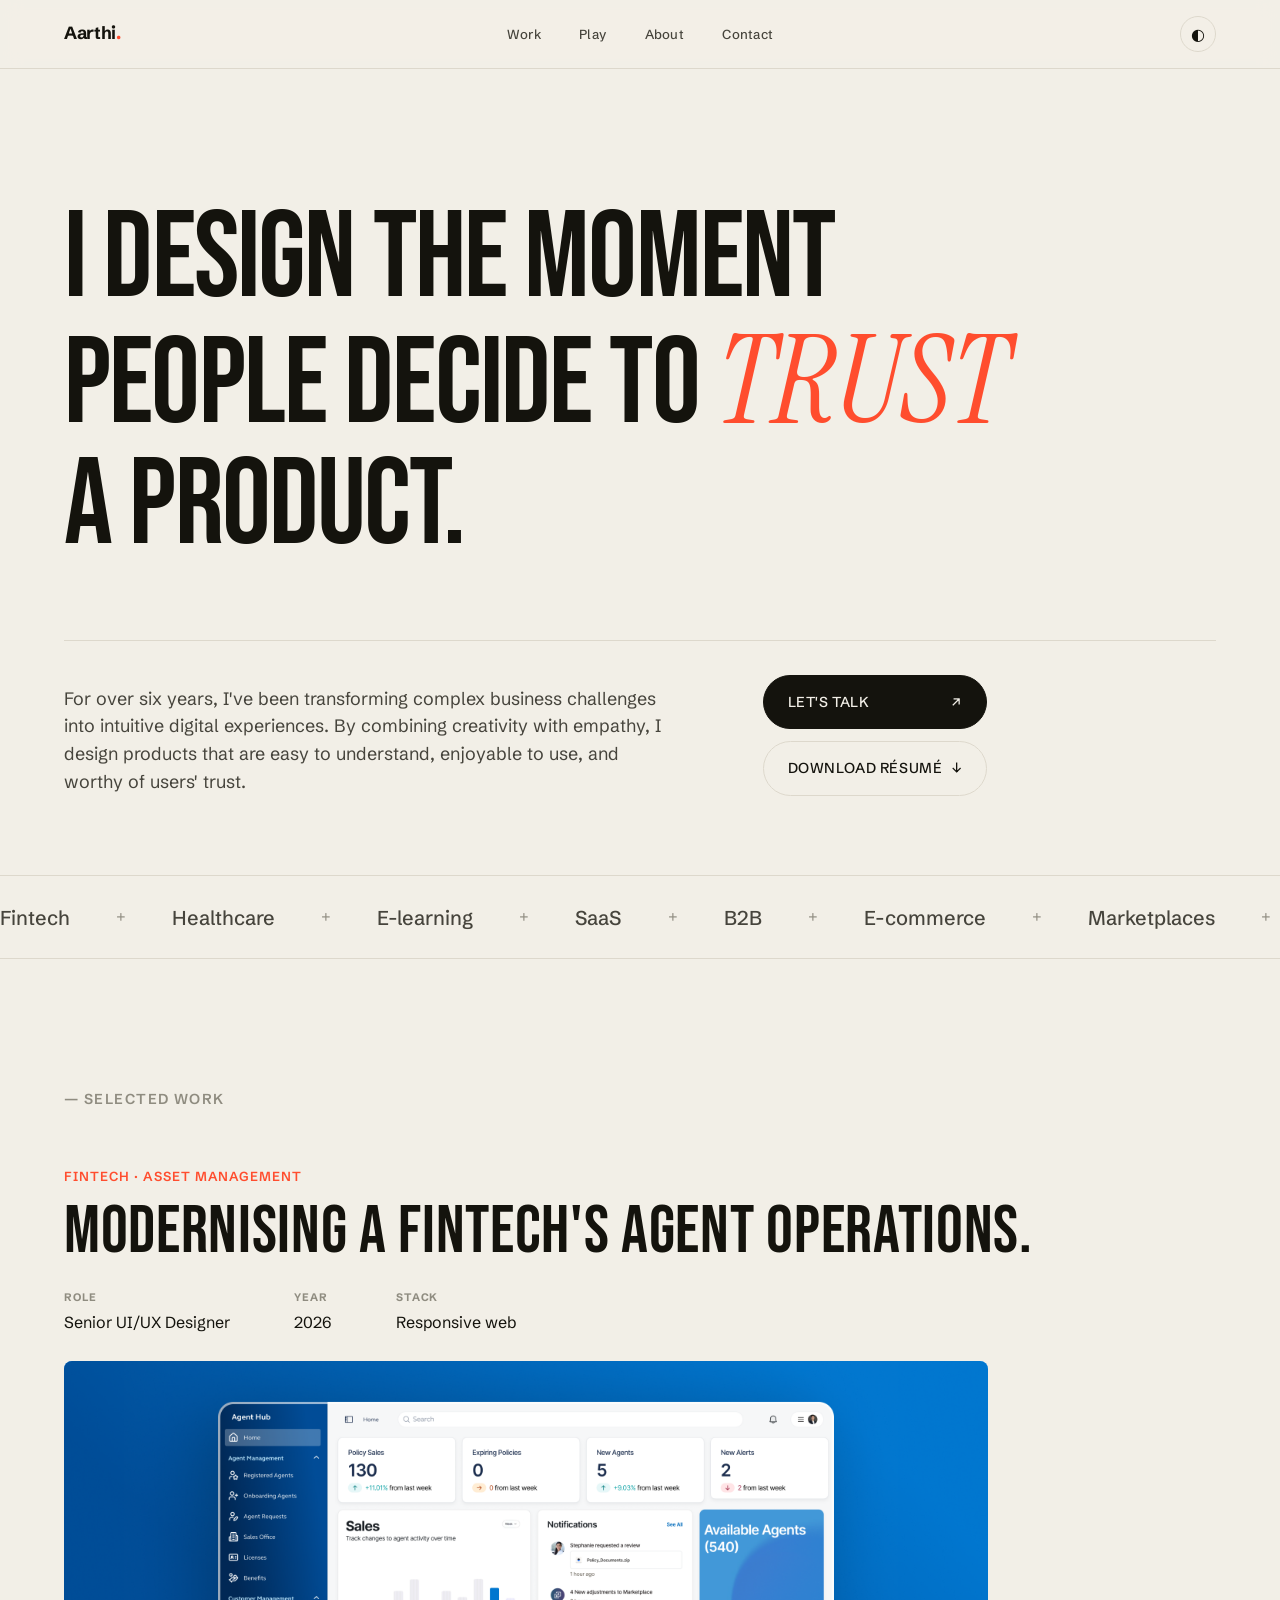
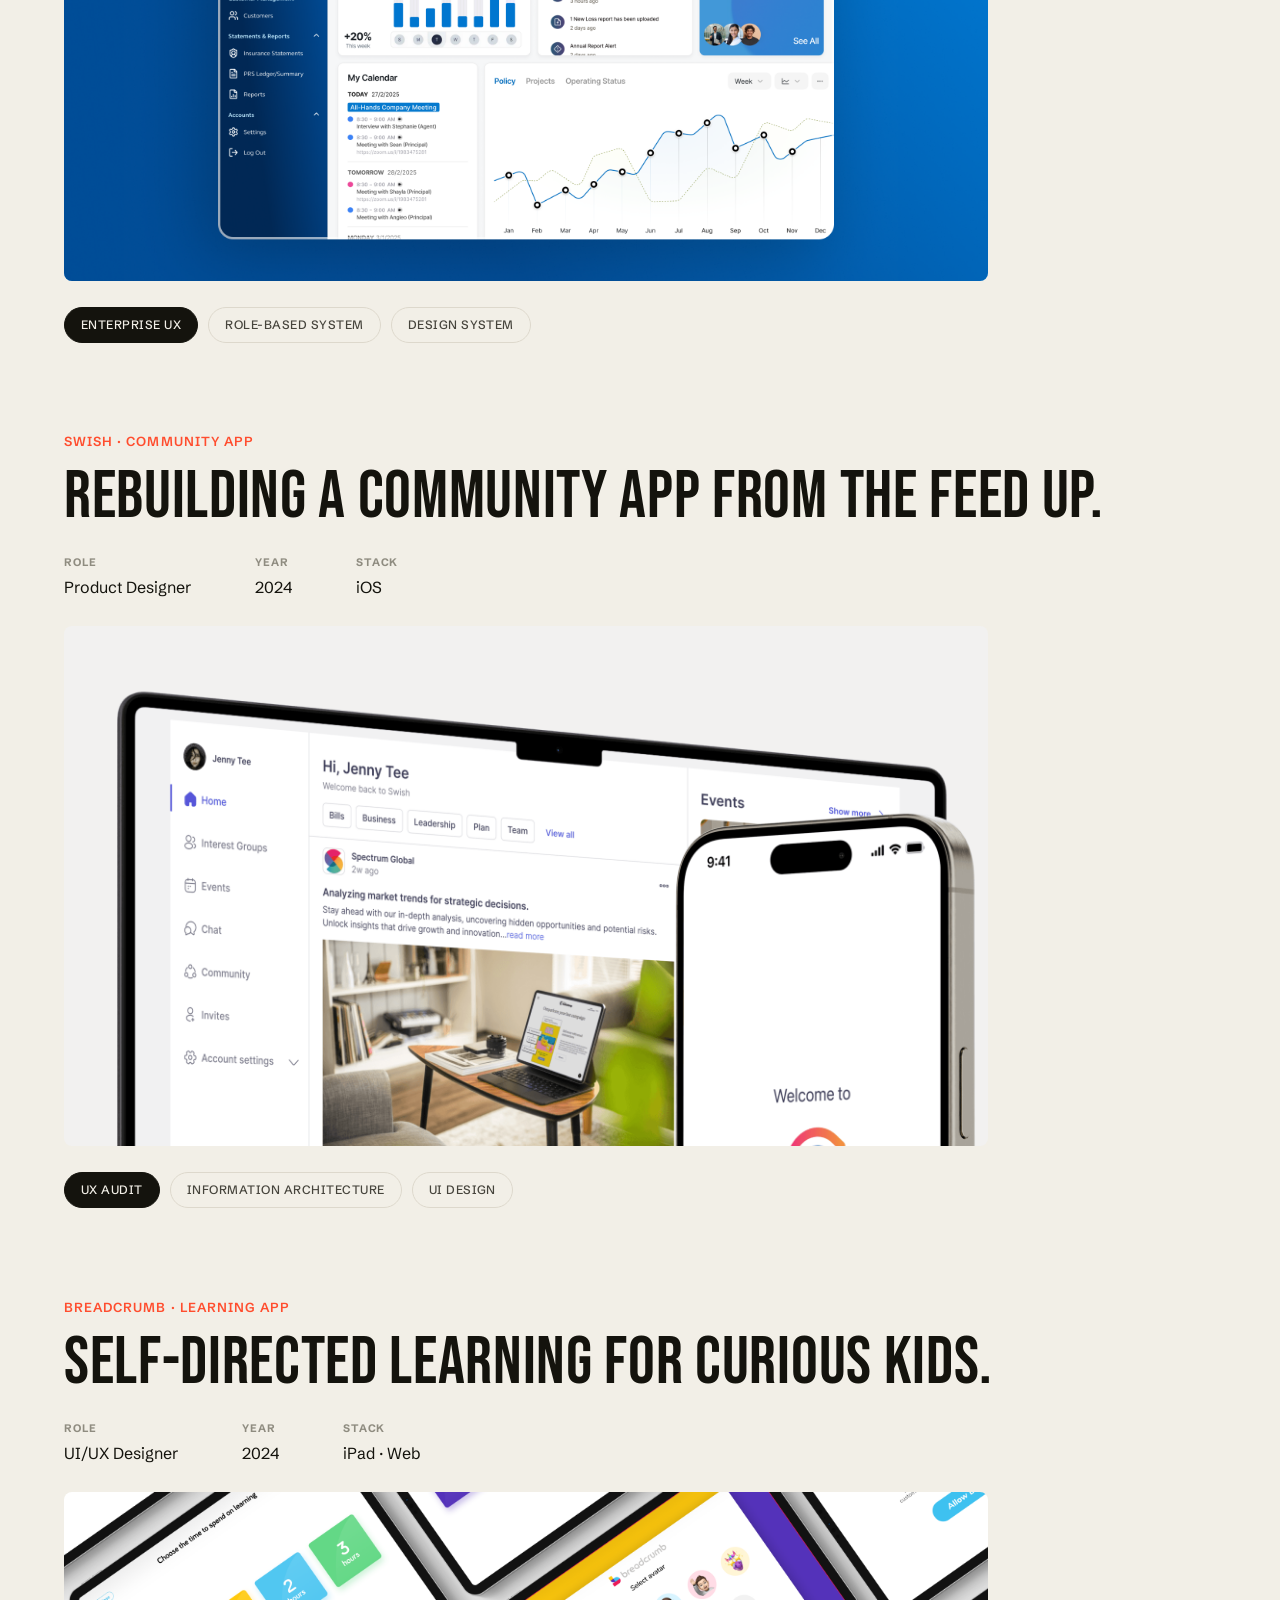
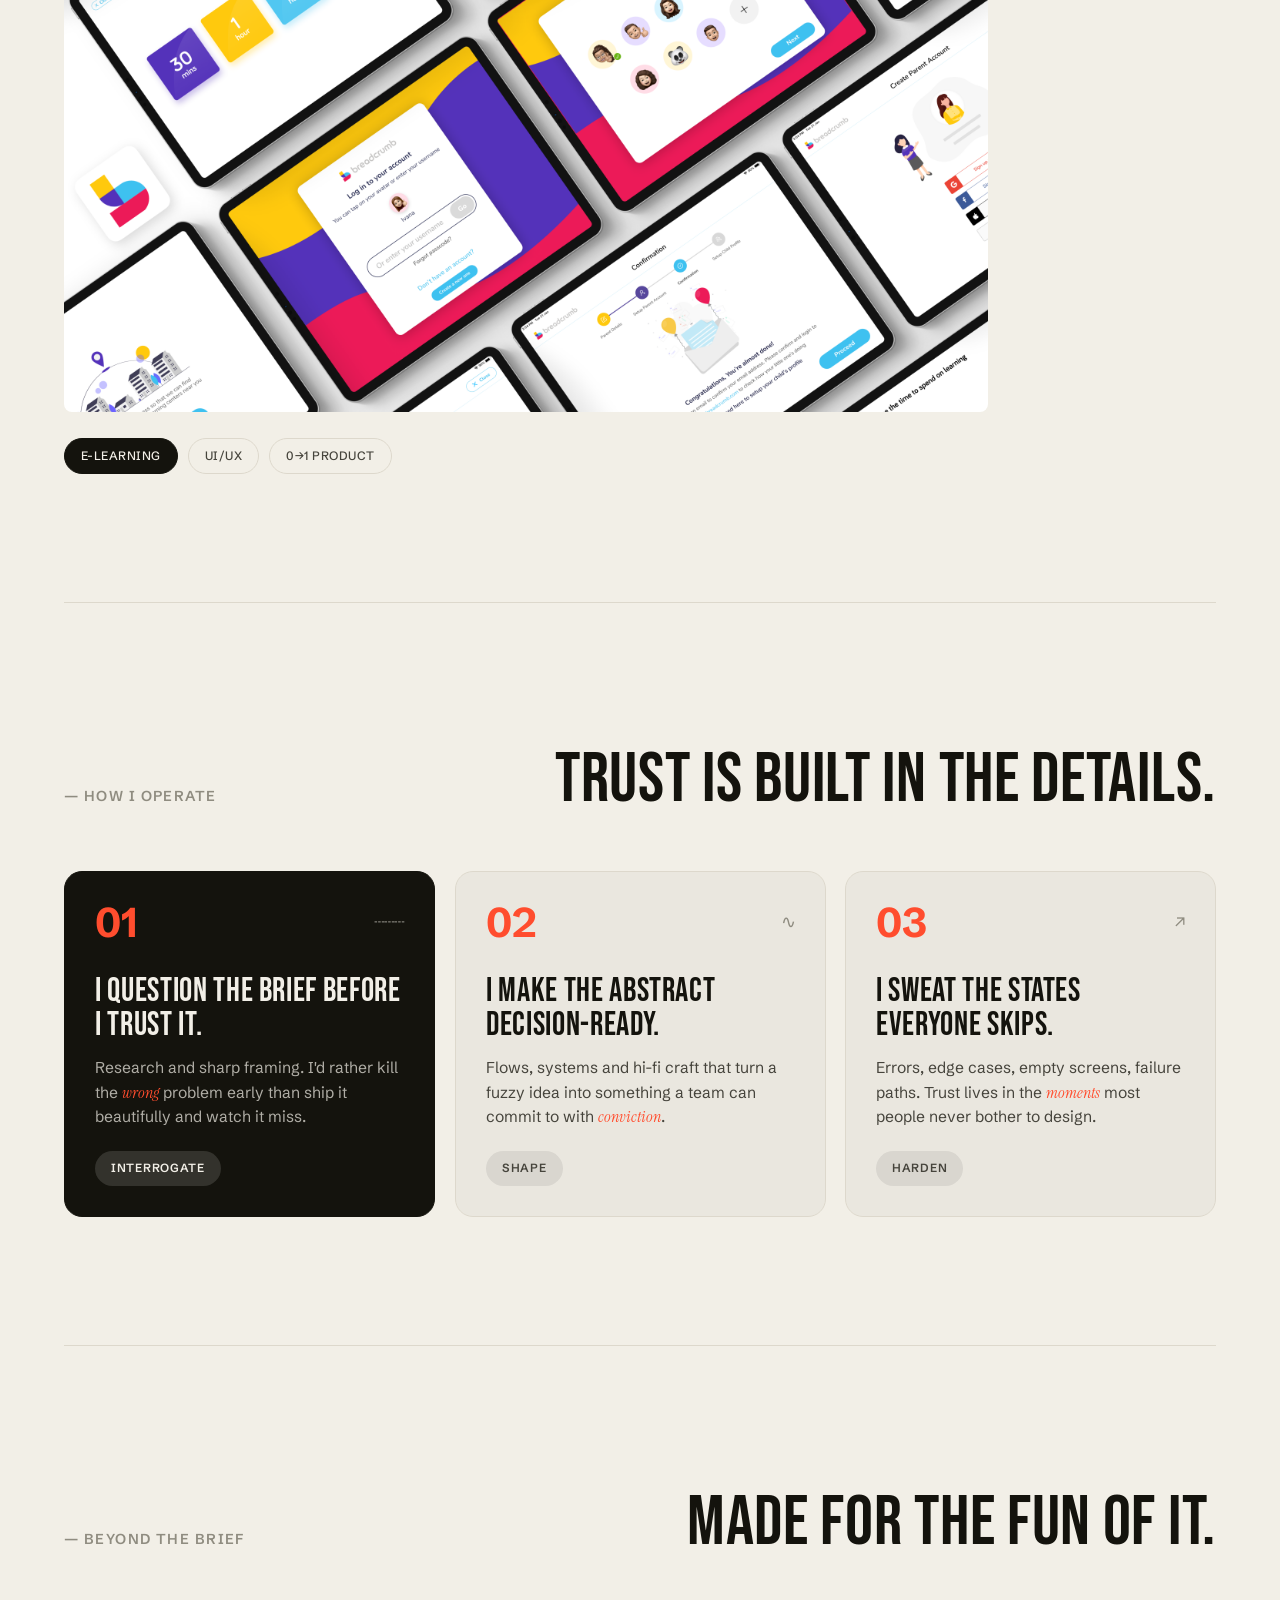
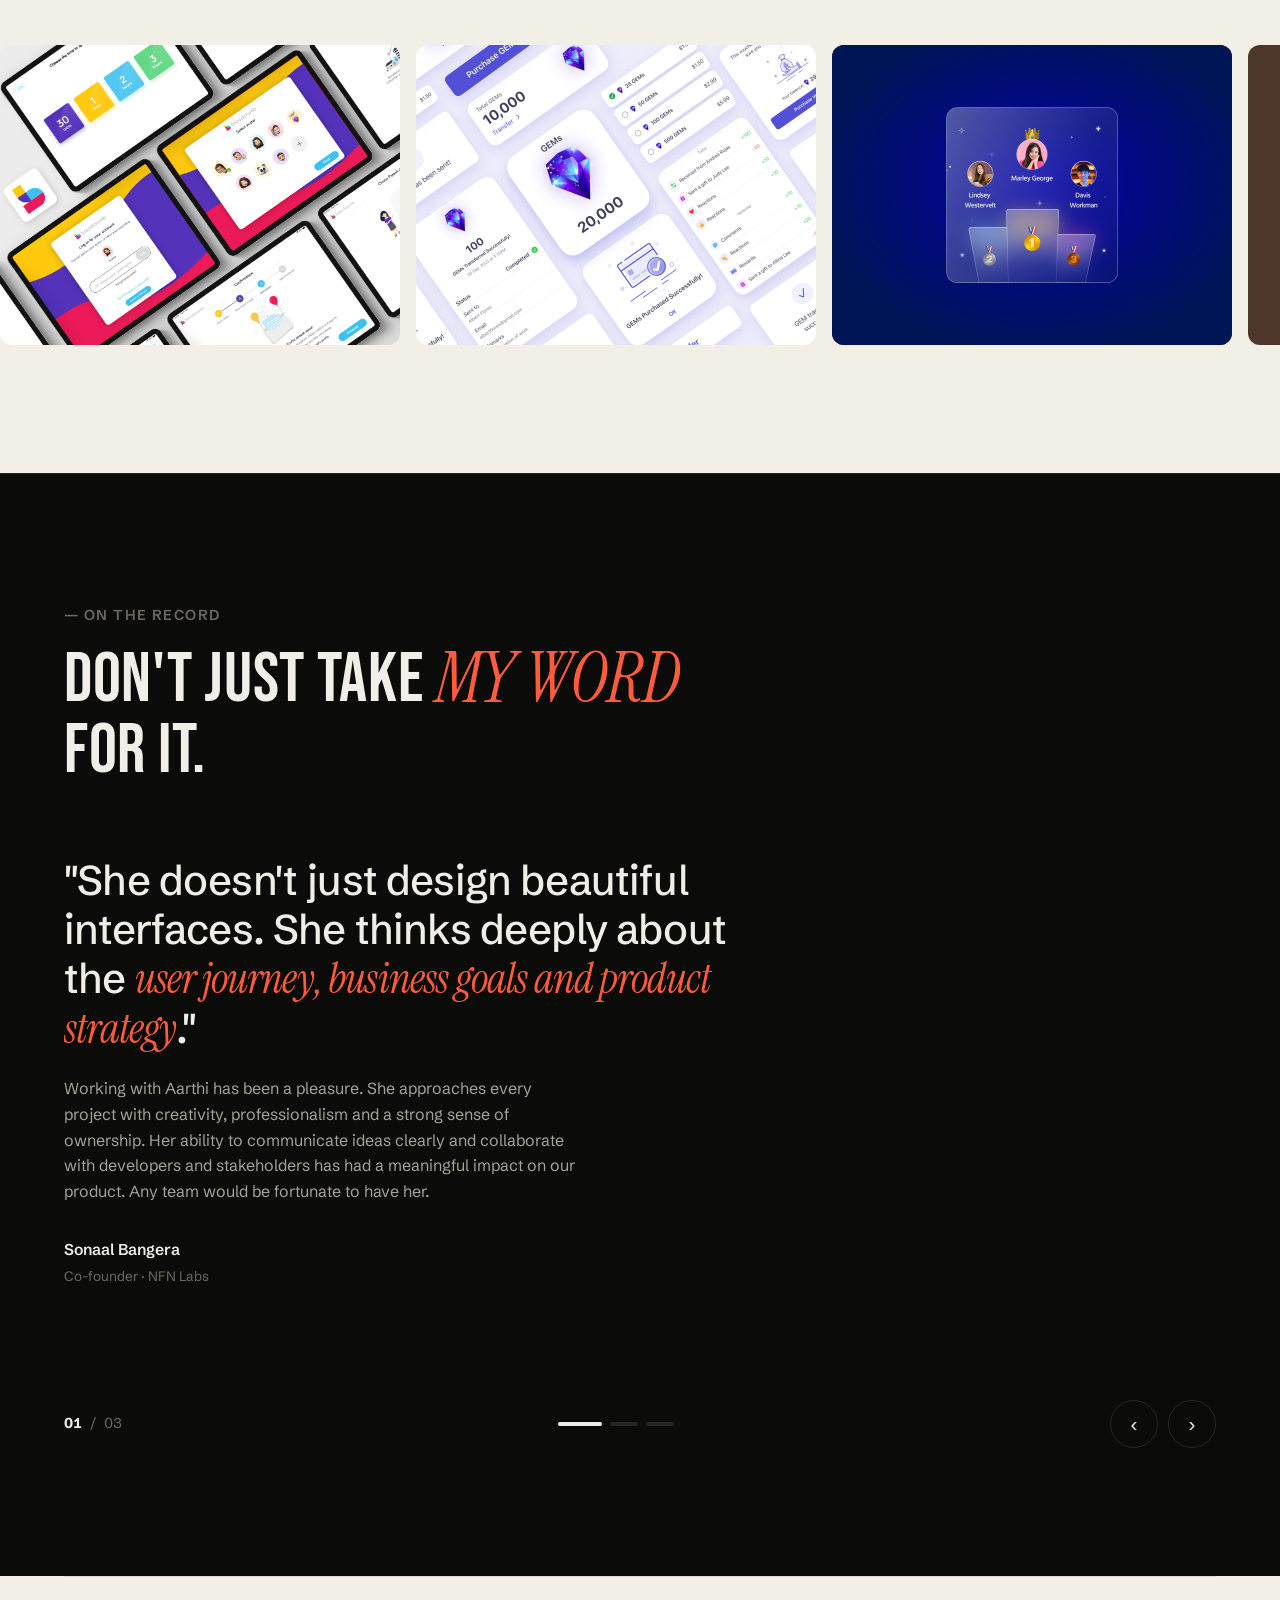
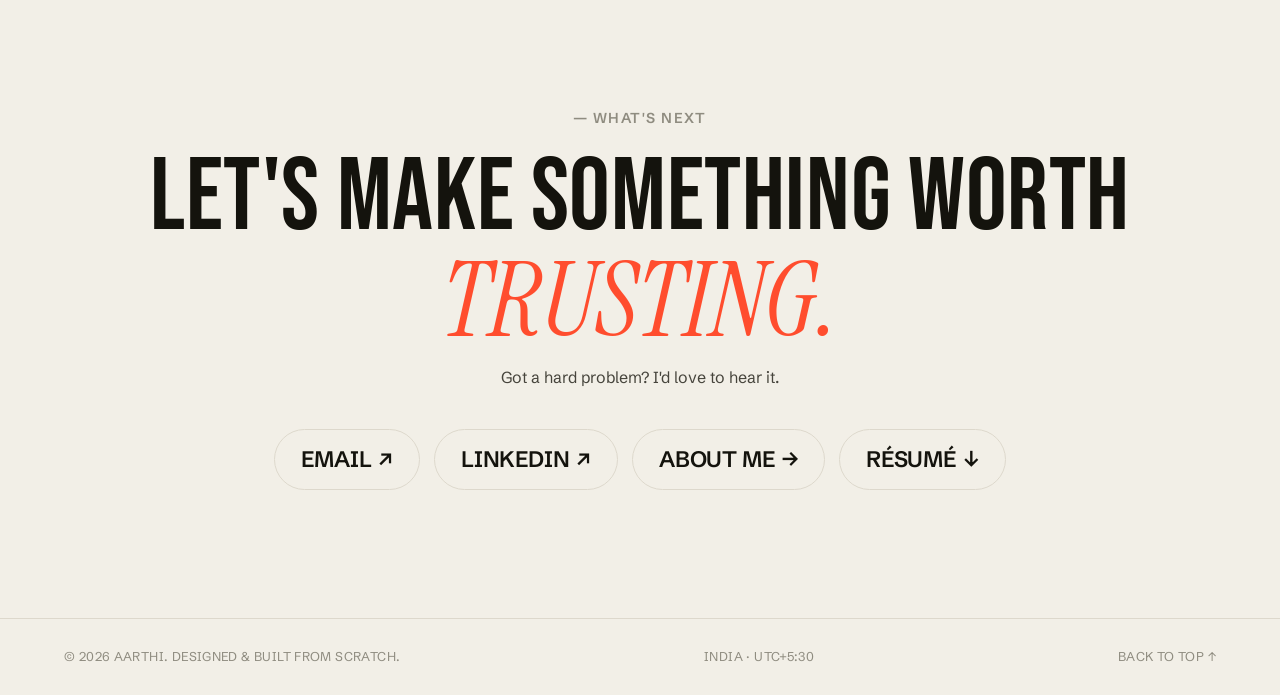
==== commit 62a97a26: "new fav icon &image updates" ====
--- a/index.html
+++ b/index.html
@@ -3,6 +3,10 @@
 <head>
   <meta charset="UTF-8" />
   <meta name="viewport" content="width=device-width, initial-scale=1.0" />
+  <link rel="icon" href="/favicon.ico" sizes="any" />
+  <link rel="icon" type="image/png" sizes="32x32" href="assets/img/favicon-32.png?v=3" />
+  <link rel="icon" type="image/png" sizes="16x16" href="assets/img/favicon-16.png?v=3" />
+  <link rel="apple-touch-icon" sizes="180x180" href="assets/img/apple-touch-icon.png?v=3" />
   <title>Aarthi, Product Designer</title>
   <meta name="description" content="Product designer with 7 years turning ambiguous, high-stakes problems across fintech, Web3 and healthcare into products people trust." />
 
@@ -20,7 +24,7 @@
   <link rel="preconnect" href="https://fonts.googleapis.com" />
   <link rel="preconnect" href="https://fonts.gstatic.com" crossorigin />
   <link href="https://fonts.googleapis.com/css2?family=Bebas+Neue&family=Schibsted+Grotesk:wght@400..700&family=Instrument+Serif:ital@0;1&display=swap" rel="stylesheet" />
-  <link rel="stylesheet" href="assets/css/style.css?v=48" />
+  <link rel="stylesheet" href="assets/css/style.css?v=49" />
 </head>
 <body>
   <a href="#work" class="skip-link">Skip to work</a>
@@ -299,6 +303,6 @@
     <a href="#top">Back to top ↑</a>
   </footer>
 
-  <script src="assets/js/main.js?v=27"></script>
+  <script src="assets/js/main.js?v=28"></script>
 </body>
 </html>
--- a/assets/css/style.css
+++ b/assets/css/style.css
@@ -394,8 +394,14 @@
 @media (max-width: 720px) { .about__do { grid-template-columns: 1fr; gap: 28px; } }
 
 /* ---------- Reveal ---------- */
-.reveal { opacity: 0; transform: translateY(26px); transition: opacity .8s var(--ease), transform .8s var(--ease); }
+.reveal { opacity: 0; transform: translateY(18px); transition: opacity .6s var(--ease), transform .85s var(--ease); will-change: opacity, transform; }
 .reveal.is-in { opacity: 1; transform: none; }
+/* Gentle cascade for grouped cards so they don't all rise in lockstep */
+.projects .project:nth-of-type(2) { transition-delay: .08s; }
+.projects .project:nth-of-type(3) { transition-delay: .16s; }
+@media (prefers-reduced-motion: reduce) {
+  .reveal { transition: none; transform: none; opacity: 1; }
+}
 
 /* ---------- Responsive ---------- */
 @media (max-width: 880px) {
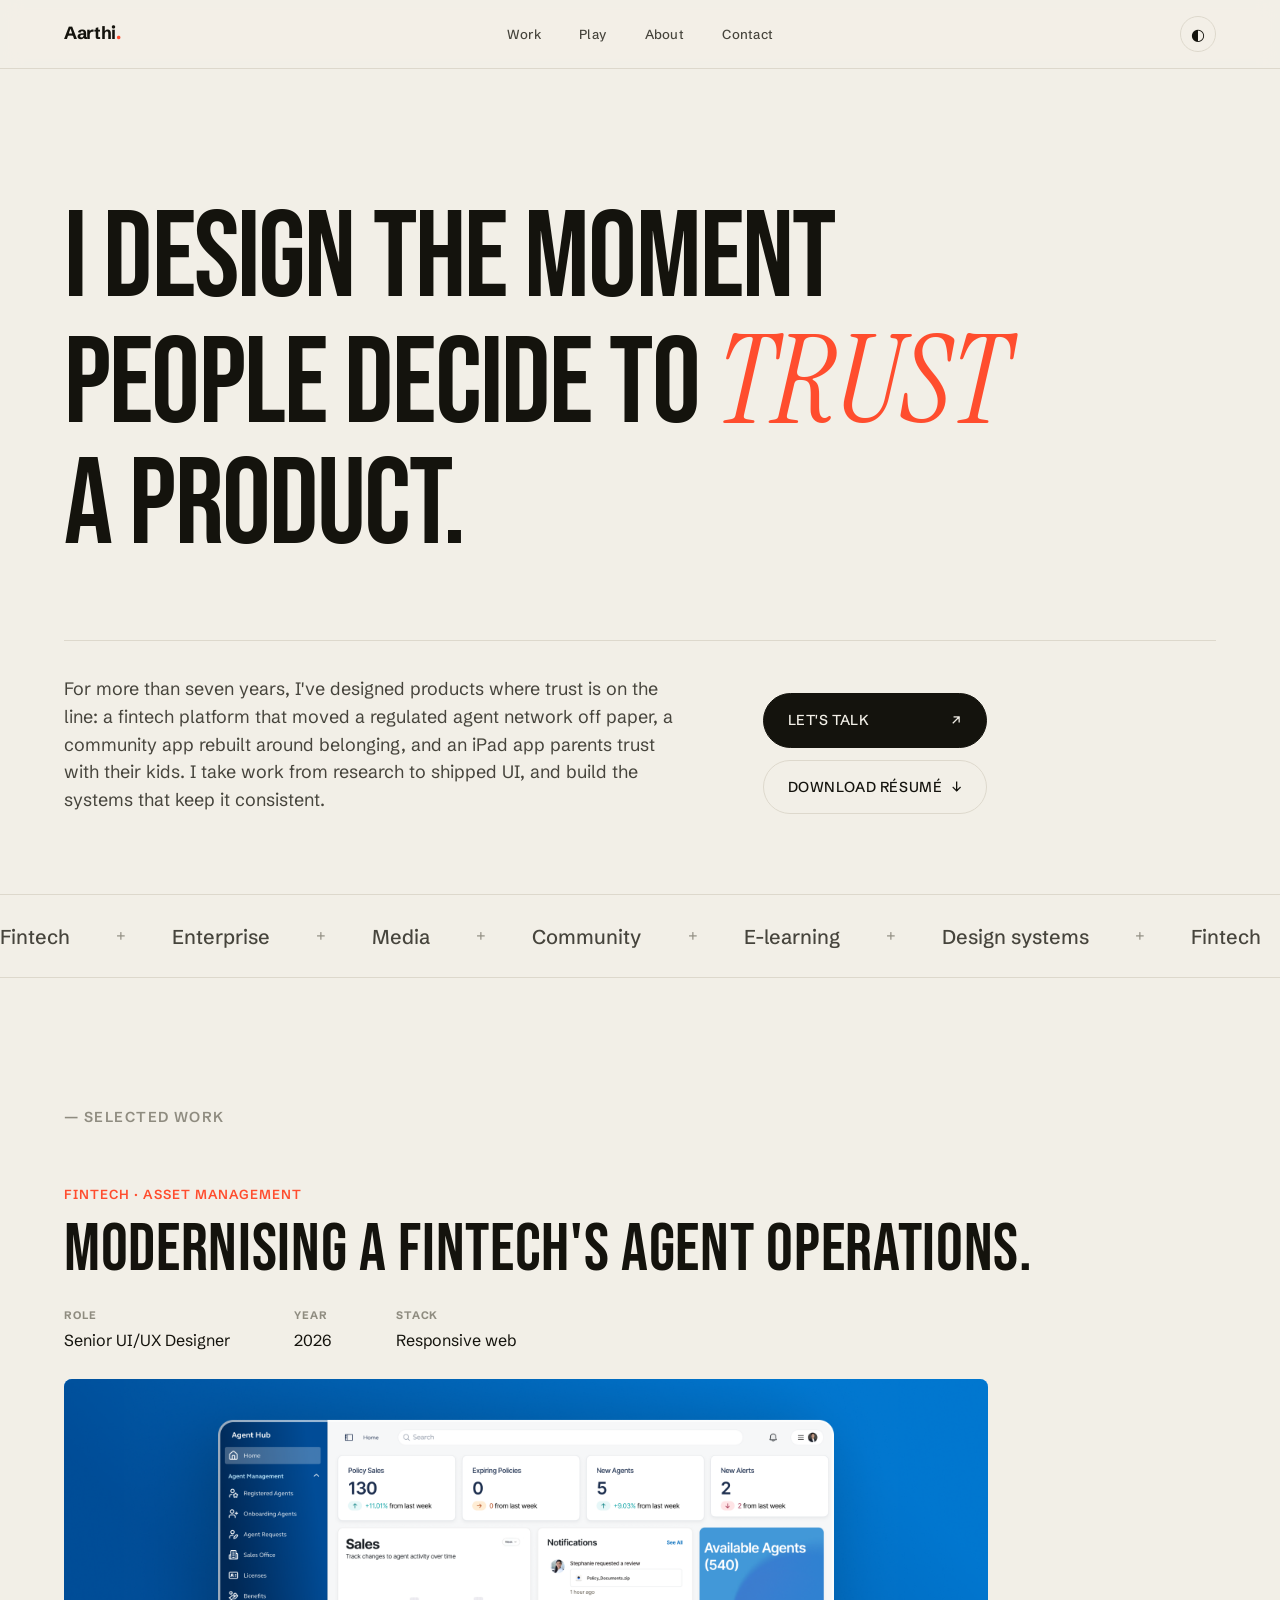
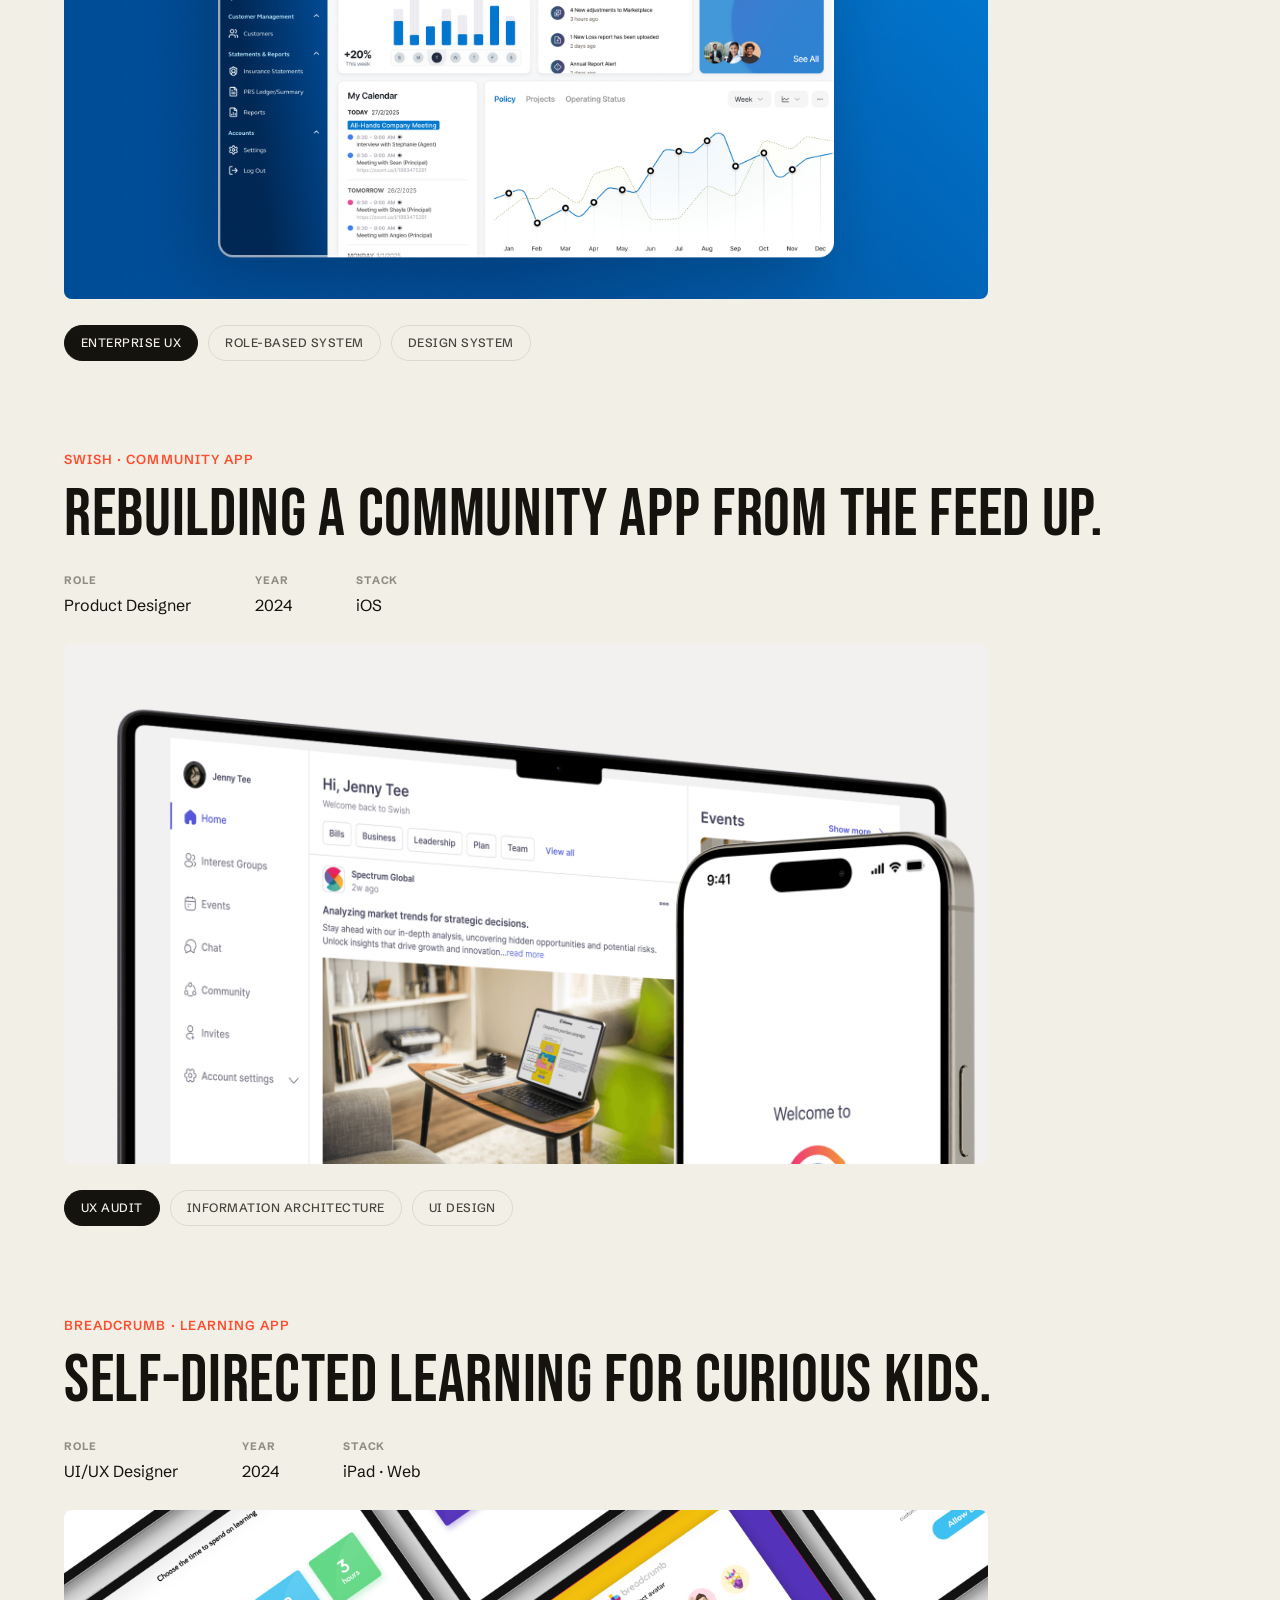
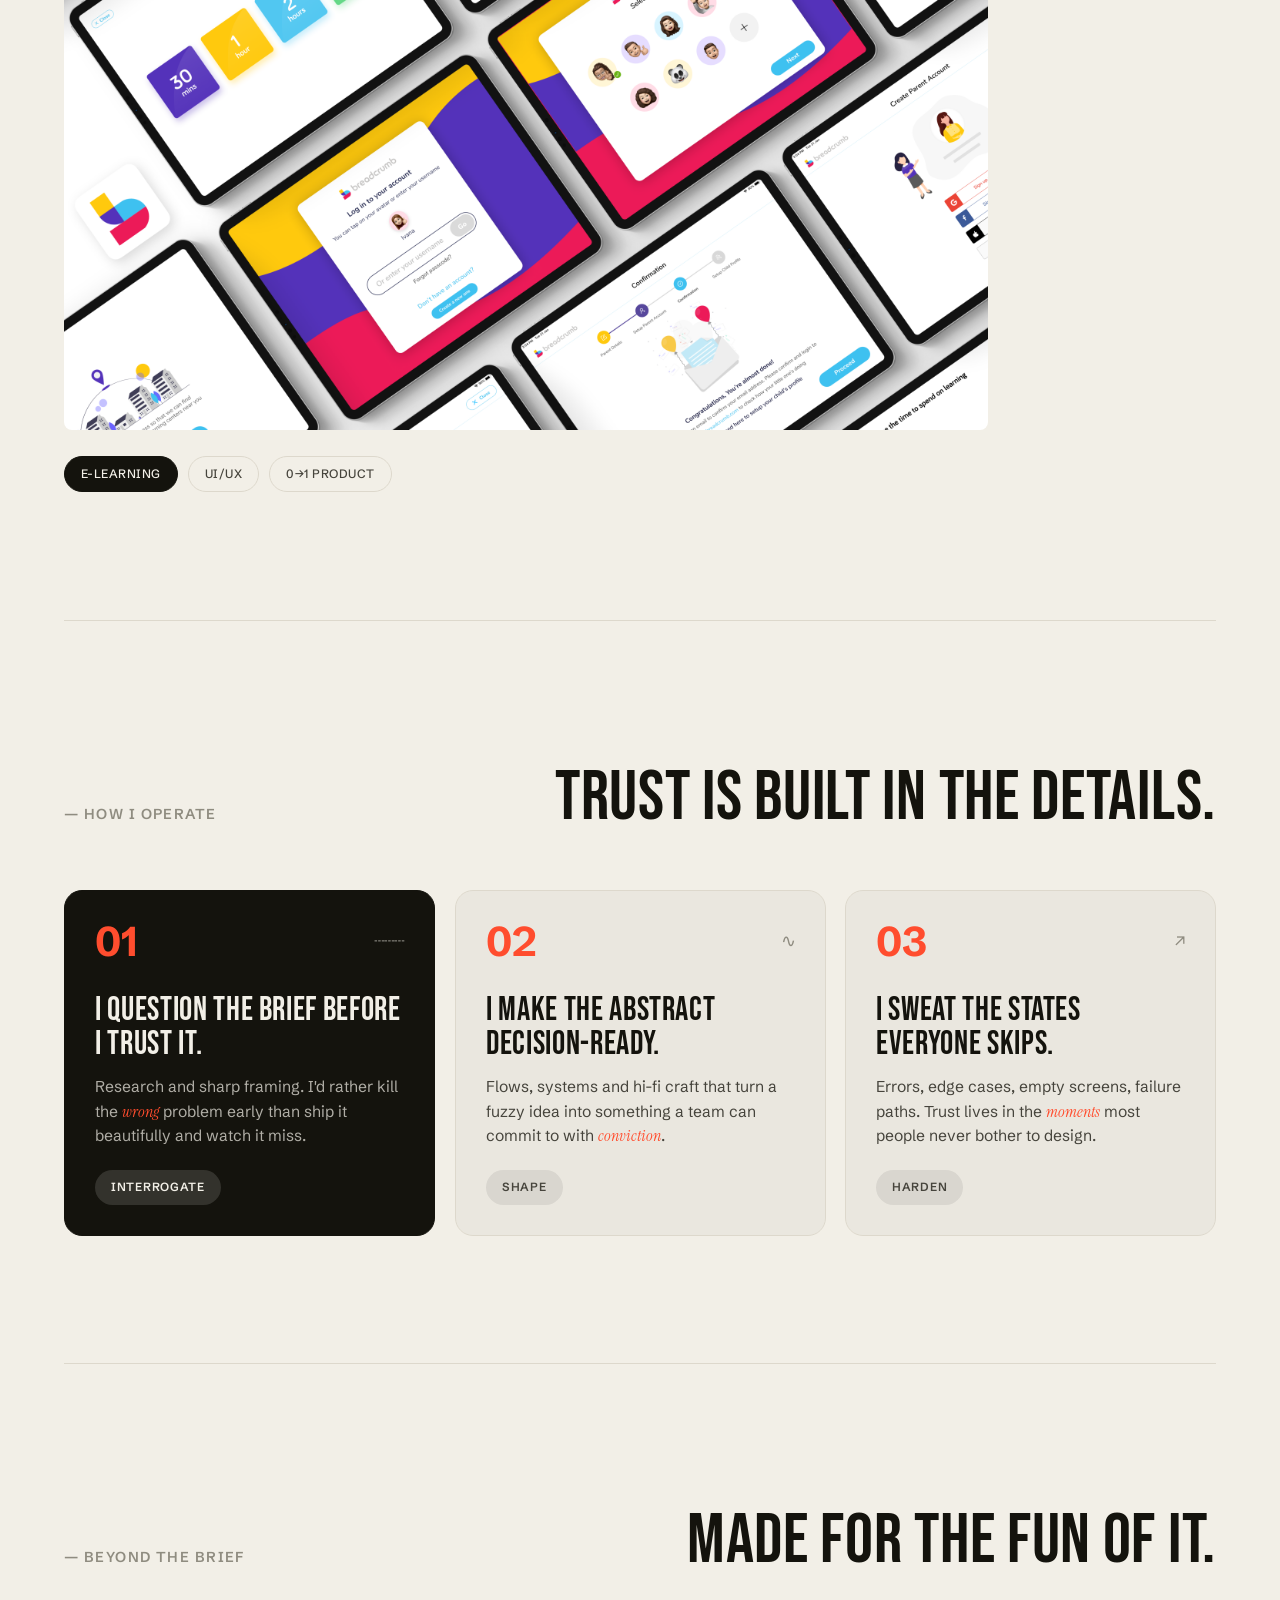
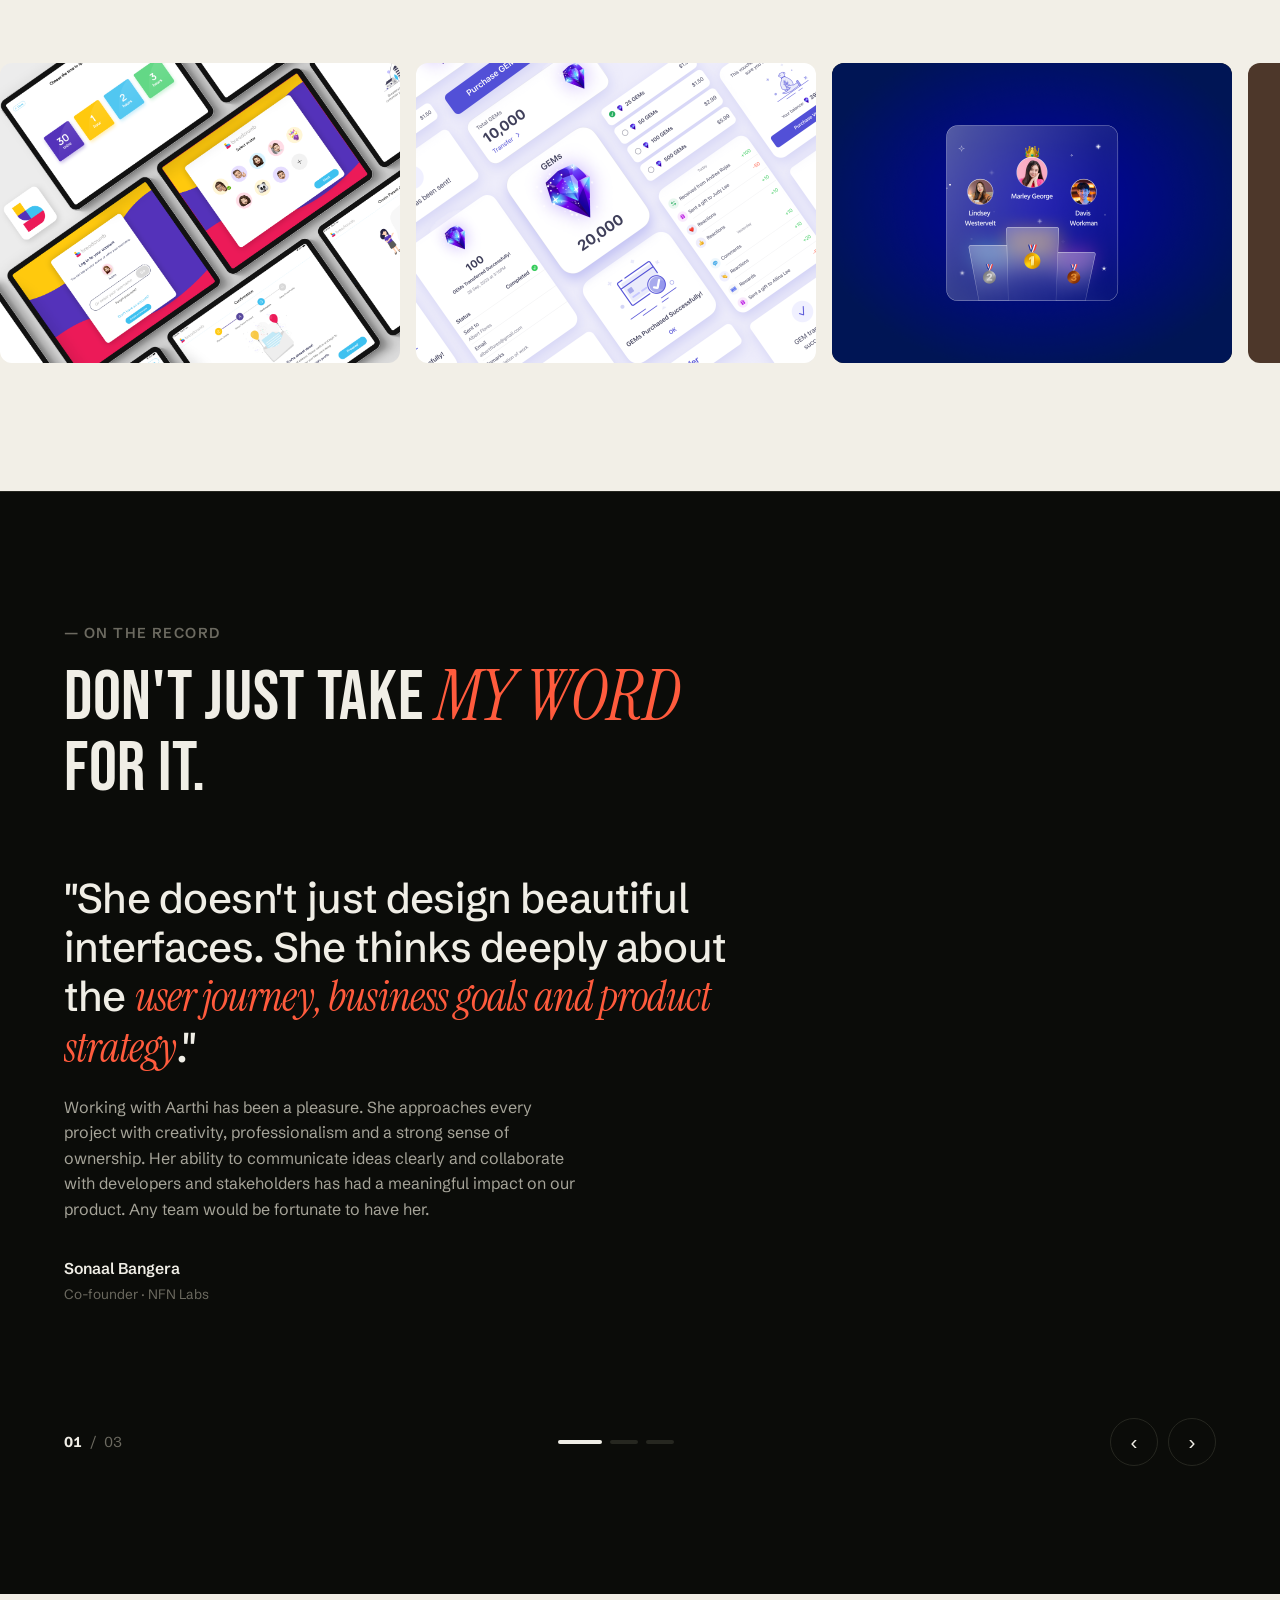
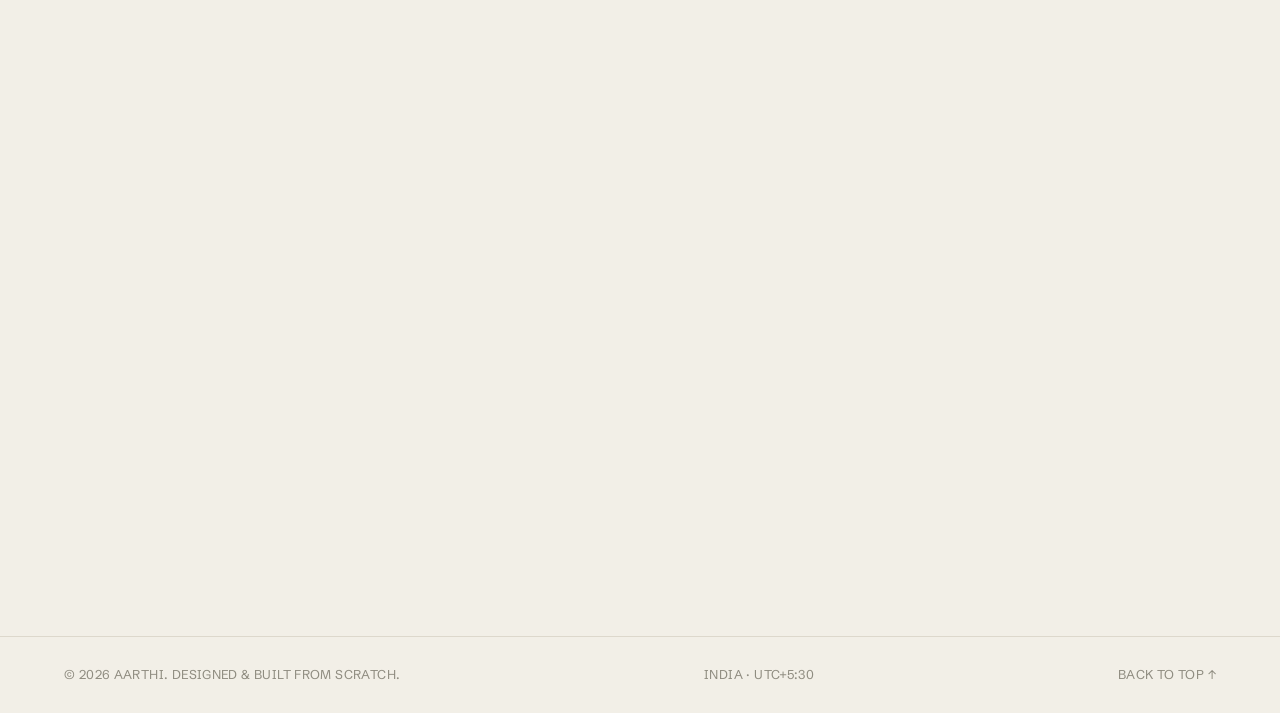
==== commit c5753c56: "Home: sharper hero copy, trimmed industries, testimonial order, new link preview - Hero paragraph re" ====
--- a/index.html
+++ b/index.html
@@ -8,18 +8,18 @@
   <link rel="icon" type="image/png" sizes="16x16" href="assets/img/favicon-16.png?v=3" />
   <link rel="apple-touch-icon" sizes="180x180" href="assets/img/apple-touch-icon.png?v=3" />
   <title>Aarthi, Product Designer</title>
-  <meta name="description" content="Product designer with 7 years turning ambiguous, high-stakes problems across fintech, Web3 and healthcare into products people trust." />
+  <meta name="description" content="Product designer with 7+ years turning ambiguous, high-stakes problems across fintech, enterprise and e-learning into products people trust." />
 
   <meta property="og:title" content="Aarthi, Product Designer" />
-  <meta property="og:description" content="I design the moment people decide to trust a product. Fintech · Web3 · Healthcare." />
+  <meta property="og:description" content="I design the moment people decide to trust a product. Fintech · E-learning · Media." />
   <meta property="og:type" content="website" />
   <meta property="og:url" content="https://aarthi.design/" />
-  <meta property="og:image" content="https://aarthi.design/assets/img/og-image.png" />
+  <meta property="og:image" content="https://aarthi.design/assets/img/og-image.png?v=2" />
   <meta property="og:image:width" content="1200" />
   <meta property="og:image:height" content="630" />
   <meta property="og:image:alt" content="Aarthi, Product Designer. I design the moment people decide to trust a product." />
   <meta name="twitter:card" content="summary_large_image" />
-  <meta name="twitter:image" content="https://aarthi.design/assets/img/og-image.png" />
+  <meta name="twitter:image" content="https://aarthi.design/assets/img/og-image.png?v=2" />
 
   <link rel="preconnect" href="https://fonts.googleapis.com" />
   <link rel="preconnect" href="https://fonts.gstatic.com" crossorigin />
@@ -51,9 +51,10 @@
       </h1>
       <div class="hero__foot reveal">
         <p class="hero__lede">
-          For over six years, I've been transforming complex business challenges into 
-          intuitive digital experiences. By combining creativity with empathy, I design 
-          products that are easy to understand, enjoyable to use, and worthy of users' trust.
+          For more than seven years, I've designed products where trust is on the line:
+          a fintech platform that moved a regulated agent network off paper, a community
+          app rebuilt around belonging, and an iPad app parents trust with their kids.
+          I take work from research to shipped UI, and build the systems that keep it consistent.
         </p>
         <div class="hero__actions">
           <a href="#contact" class="btn">Let's talk <span>↗</span></a>
@@ -66,25 +67,29 @@
     <div class="ind-marquee reveal" aria-label="Industries I work in">
       <div class="ind-marquee__row">
         <span class="ind-marquee__item">Fintech</span><span class="ind-marquee__plus">+</span>
-        <span class="ind-marquee__item">Healthcare</span><span class="ind-marquee__plus">+</span>
+        <span class="ind-marquee__item">Enterprise</span><span class="ind-marquee__plus">+</span>
+        <span class="ind-marquee__item">Media</span><span class="ind-marquee__plus">+</span>
+        <span class="ind-marquee__item">Community</span><span class="ind-marquee__plus">+</span>
         <span class="ind-marquee__item">E-learning</span><span class="ind-marquee__plus">+</span>
-        <span class="ind-marquee__item">SaaS</span><span class="ind-marquee__plus">+</span>
-        <span class="ind-marquee__item">B2B</span><span class="ind-marquee__plus">+</span>
-        <span class="ind-marquee__item">E-commerce</span><span class="ind-marquee__plus">+</span>
-        <span class="ind-marquee__item">Marketplaces</span><span class="ind-marquee__plus">+</span>
+        <span class="ind-marquee__item">Design systems</span><span class="ind-marquee__plus">+</span>
+        <span class="ind-marquee__item">Fintech</span><span class="ind-marquee__plus">+</span>
+        <span class="ind-marquee__item">Enterprise</span><span class="ind-marquee__plus">+</span>
+        <span class="ind-marquee__item">Media</span><span class="ind-marquee__plus">+</span>
         <span class="ind-marquee__item">Community</span><span class="ind-marquee__plus">+</span>
-        <span class="ind-marquee__item">Web3</span><span class="ind-marquee__plus">+</span>
+        <span class="ind-marquee__item">E-learning</span><span class="ind-marquee__plus">+</span>
         <span class="ind-marquee__item">Design systems</span><span class="ind-marquee__plus">+</span>
-        <!-- duplicate set for a seamless loop -->
+        <!-- duplicate set for a seamless loop (the list repeats twice per half so it spans wide screens) -->
         <span class="ind-marquee__item">Fintech</span><span class="ind-marquee__plus">+</span>
-        <span class="ind-marquee__item">Healthcare</span><span class="ind-marquee__plus">+</span>
+        <span class="ind-marquee__item">Enterprise</span><span class="ind-marquee__plus">+</span>
+        <span class="ind-marquee__item">Media</span><span class="ind-marquee__plus">+</span>
+        <span class="ind-marquee__item">Community</span><span class="ind-marquee__plus">+</span>
         <span class="ind-marquee__item">E-learning</span><span class="ind-marquee__plus">+</span>
-        <span class="ind-marquee__item">SaaS</span><span class="ind-marquee__plus">+</span>
-        <span class="ind-marquee__item">B2B</span><span class="ind-marquee__plus">+</span>
-        <span class="ind-marquee__item">E-commerce</span><span class="ind-marquee__plus">+</span>
-        <span class="ind-marquee__item">Marketplaces</span><span class="ind-marquee__plus">+</span>
+        <span class="ind-marquee__item">Design systems</span><span class="ind-marquee__plus">+</span>
+        <span class="ind-marquee__item">Fintech</span><span class="ind-marquee__plus">+</span>
+        <span class="ind-marquee__item">Enterprise</span><span class="ind-marquee__plus">+</span>
+        <span class="ind-marquee__item">Media</span><span class="ind-marquee__plus">+</span>
         <span class="ind-marquee__item">Community</span><span class="ind-marquee__plus">+</span>
-        <span class="ind-marquee__item">Web3</span><span class="ind-marquee__plus">+</span>
+        <span class="ind-marquee__item">E-learning</span><span class="ind-marquee__plus">+</span>
         <span class="ind-marquee__item">Design systems</span><span class="ind-marquee__plus">+</span>
       </div>
     </div>
@@ -253,21 +258,20 @@
 
         <div class="t__viewport">
           <div class="t__track" id="tTrack">
-            <!-- PLACEHOLDER quotes: replace with real ones from colleagues -->
             <blockquote class="t__item">
               <p class="t__quote">"She doesn't just design beautiful interfaces. She thinks deeply about the <em>user journey, business goals and product strategy</em>."</p>
               <p class="t__support">Working with Aarthi has been a pleasure. She approaches every project with creativity, professionalism and a strong sense of ownership. Her ability to communicate ideas clearly and collaborate with developers and stakeholders has had a meaningful impact on our product. Any team would be fortunate to have her.</p>
               <footer class="t__person"><span><b>Sonaal Bangera</b><i>Co-founder · NFN Labs</i></span></footer>
             </blockquote>
             <blockquote class="t__item">
+              <p class="t__quote">"She approaches every challenge with a strong <em>product mindset</em>, balancing user needs, business objectives and technical constraints."</p>
+              <p class="t__support">Aarthi brings much more than great design to the team. She takes ownership of her work, asks the right questions, and collaborates exceptionally well with both engineering and product teams. Her professionalism and commitment to delivering high-quality experiences make her a valuable asset to any organization.</p>
+              <footer class="t__person"><span><b>Dafna Sokol</b><i>CTO · Golden Equator</i></span></footer>
+            </blockquote>
+            <blockquote class="t__item">
               <p class="t__quote">"A diligent and enthusiastic UI Designer who <em>takes her work seriously</em>."</p>
               <p class="t__support">She's proactive about feedback and maintains a positive attitude, even when facing challenges like balancing efficiency with quality. Her commitment and willingness to learn make her a valuable addition to any team.</p>
               <footer class="t__person"><span><b>Ean Lee</b><i>Project Manager · Snappymob Sdn Bhd</i></span></footer>
-            </blockquote>
-            <blockquote class="t__item">
-              <p class="t__quote">"She approaches every challenge with a strong <em>product mindset</em>, balancing user needs, business objectives and technical constraints."</p>
-              <p class="t__support">Aarthi brings much more than great design to the team. She takes ownership of her work, asks the right questions, and collaborates exceptionally well with both engineering and product teams. Her professionalism and commitment to delivering high-quality experiences make her a valuable asset to any organization.</p>
-              <footer class="t__person"><span><b>Dafna Sokol</b><i>CTO · Golden Equator</i></span></footer>
             </blockquote>
           </div>
         </div>
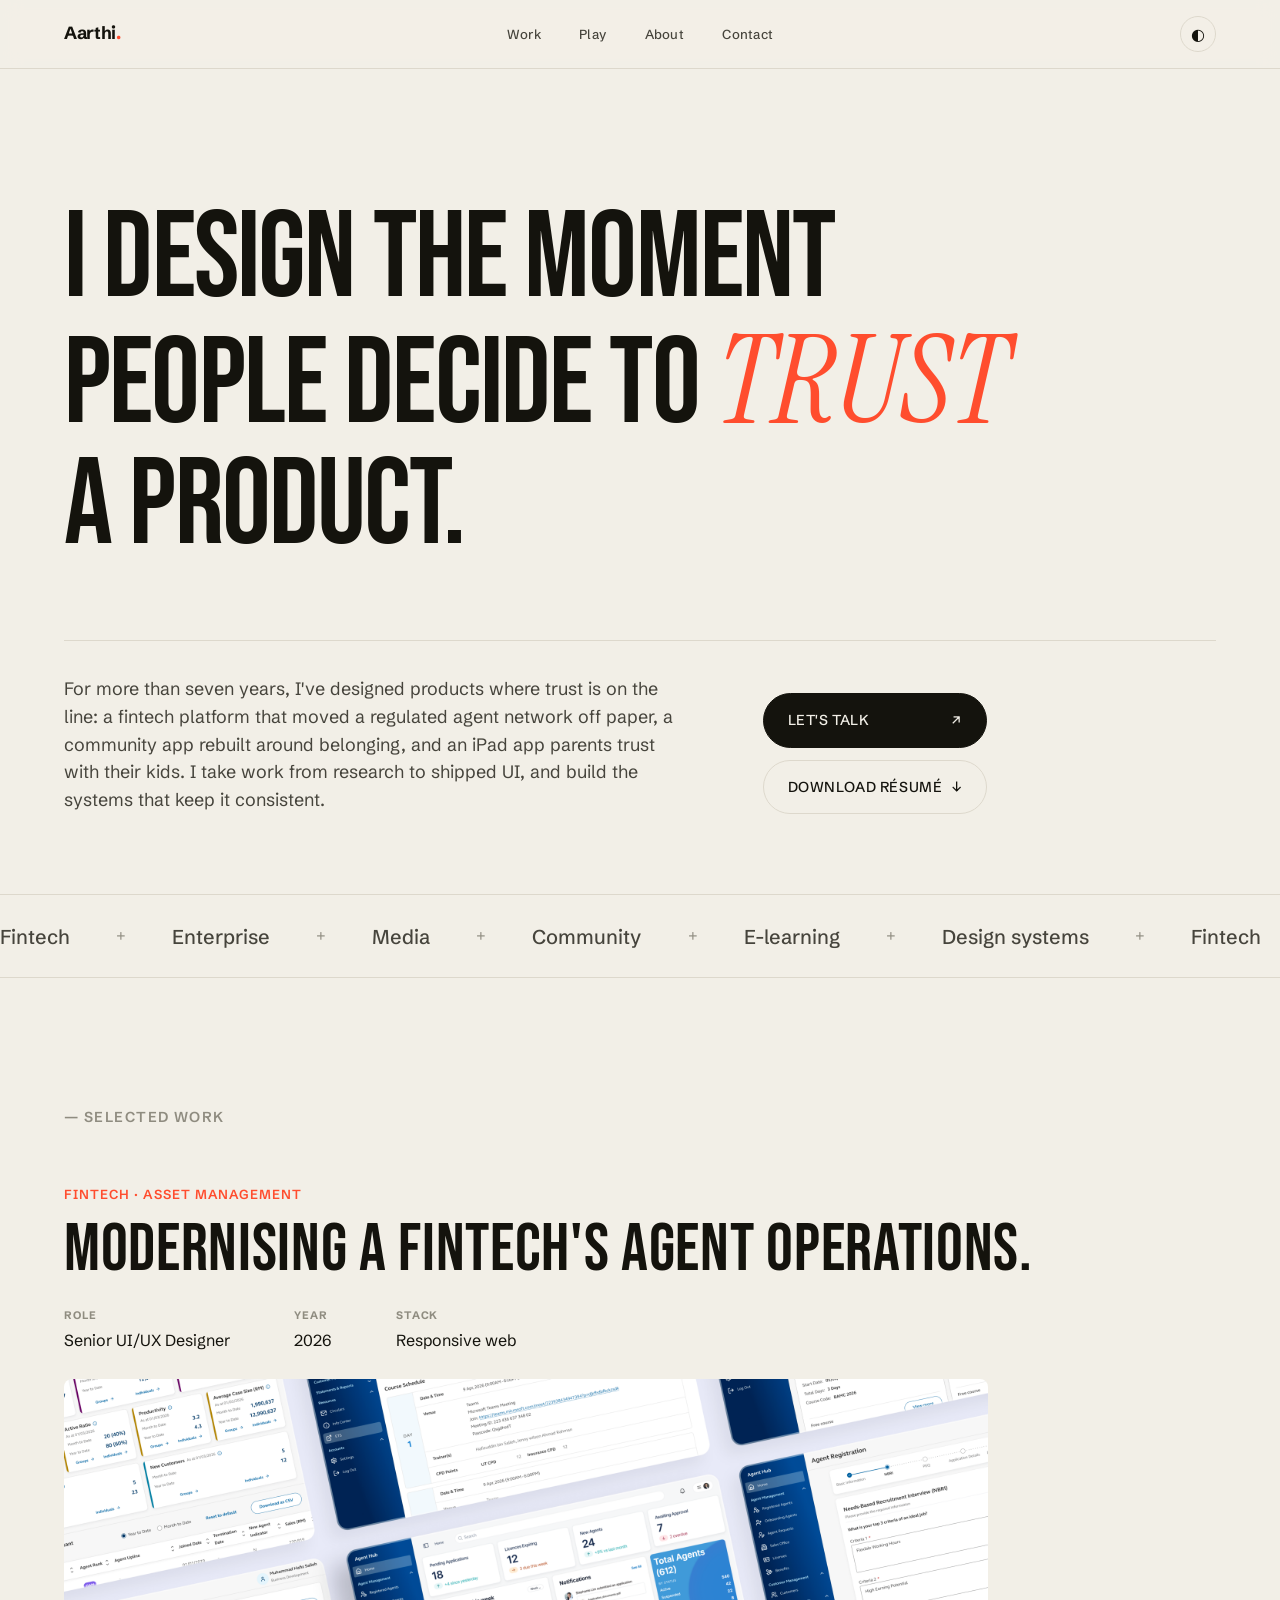
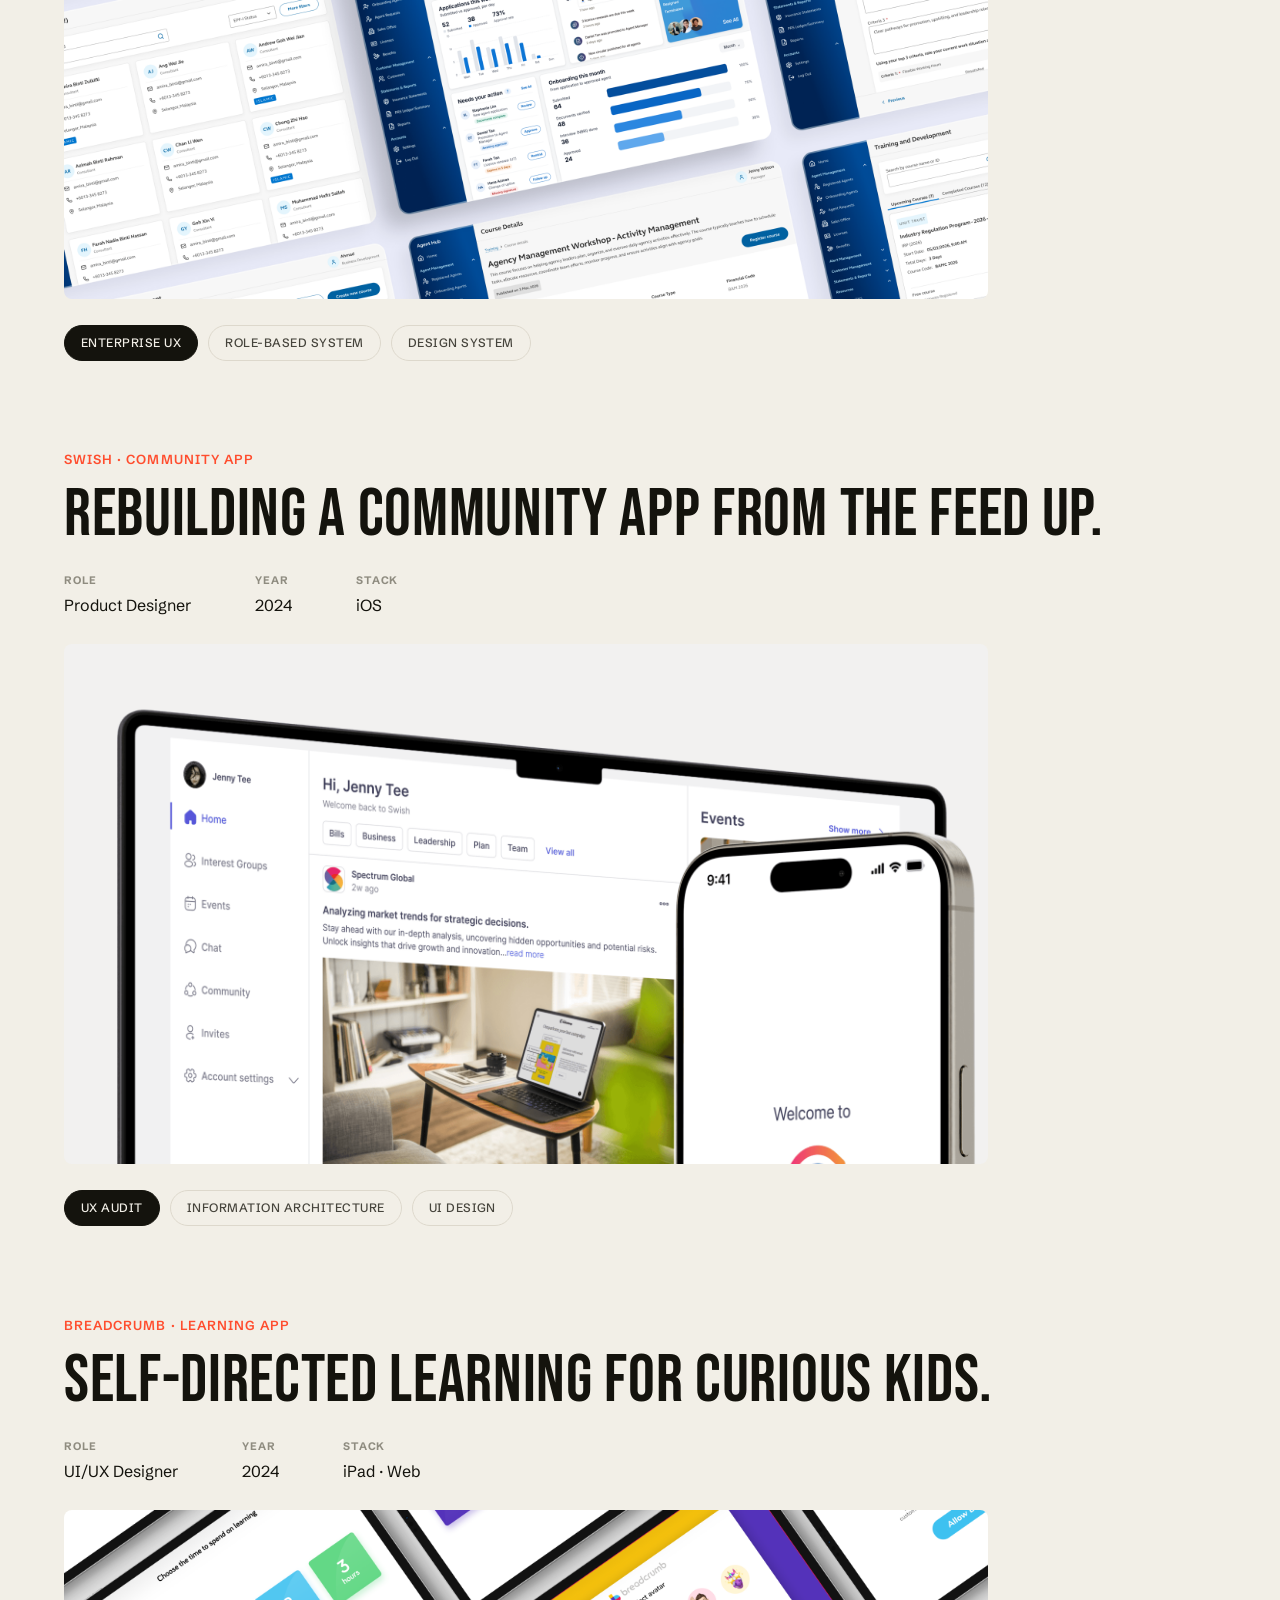
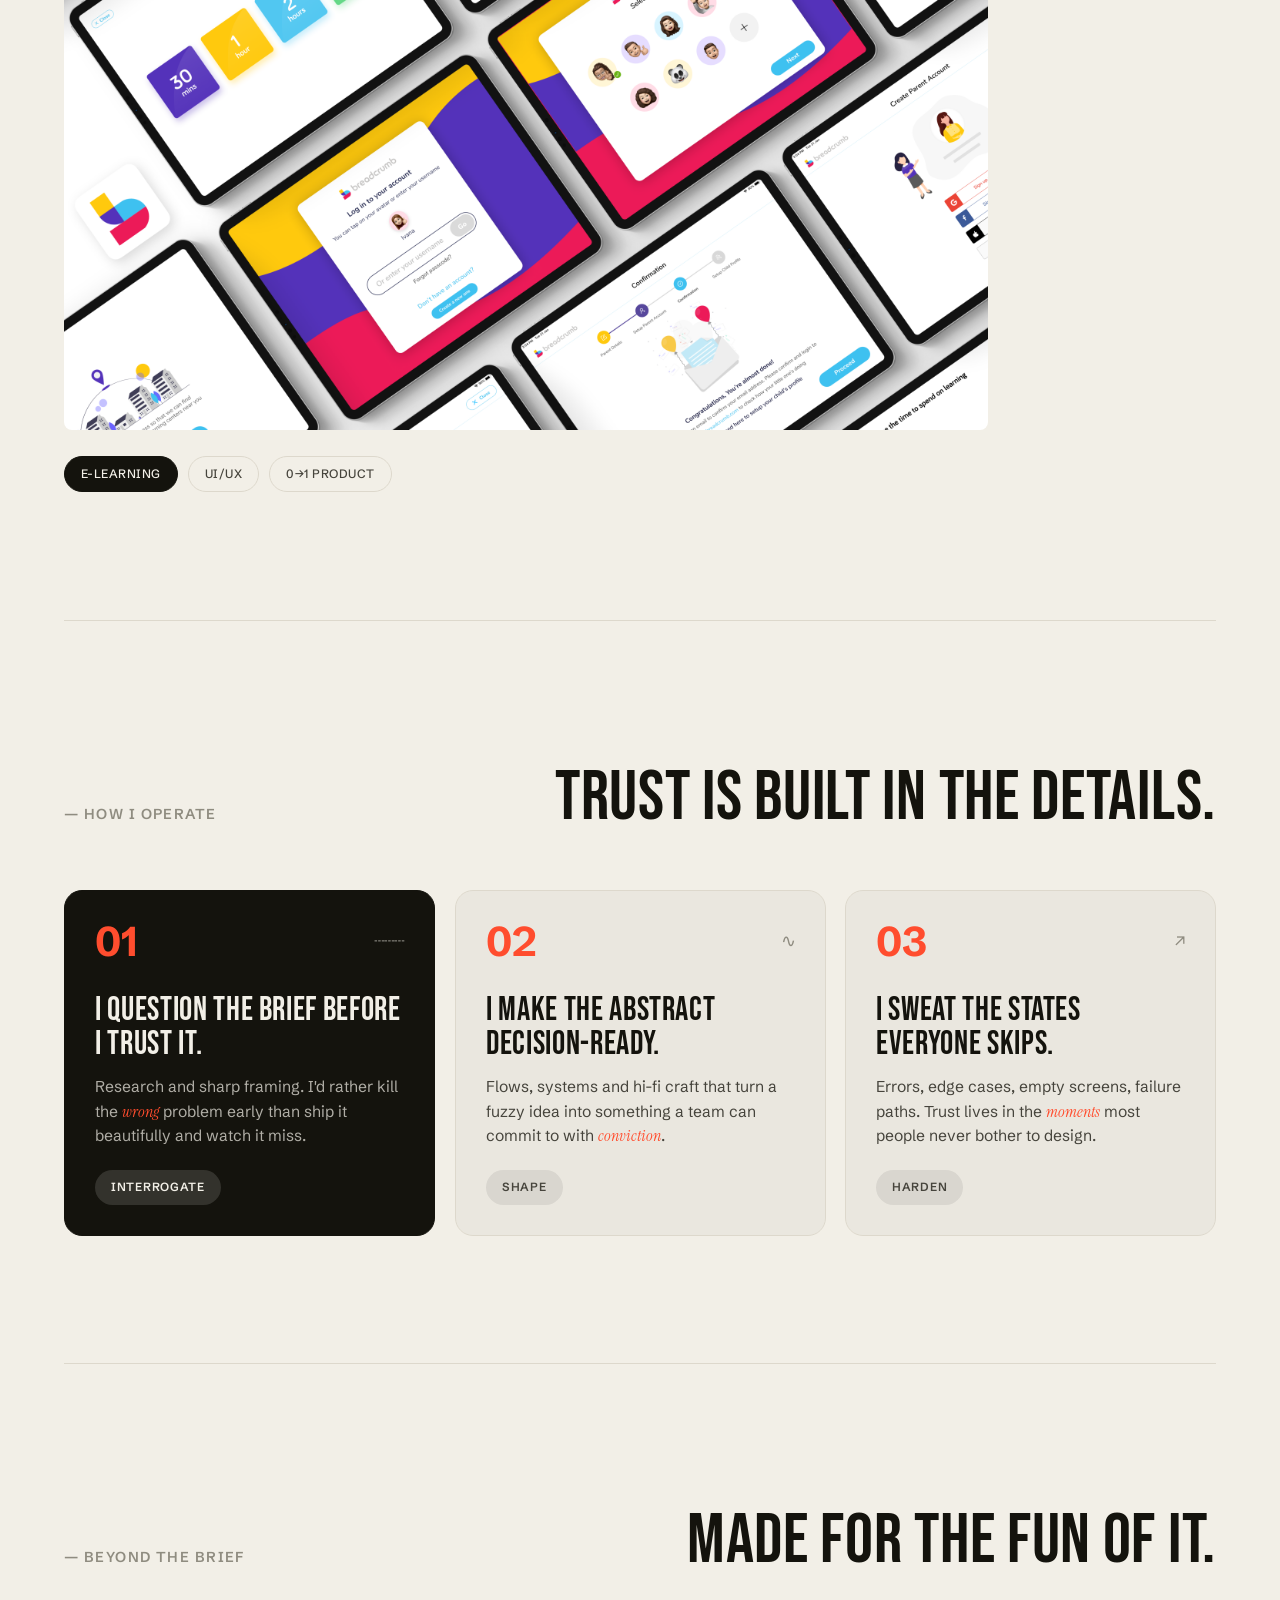
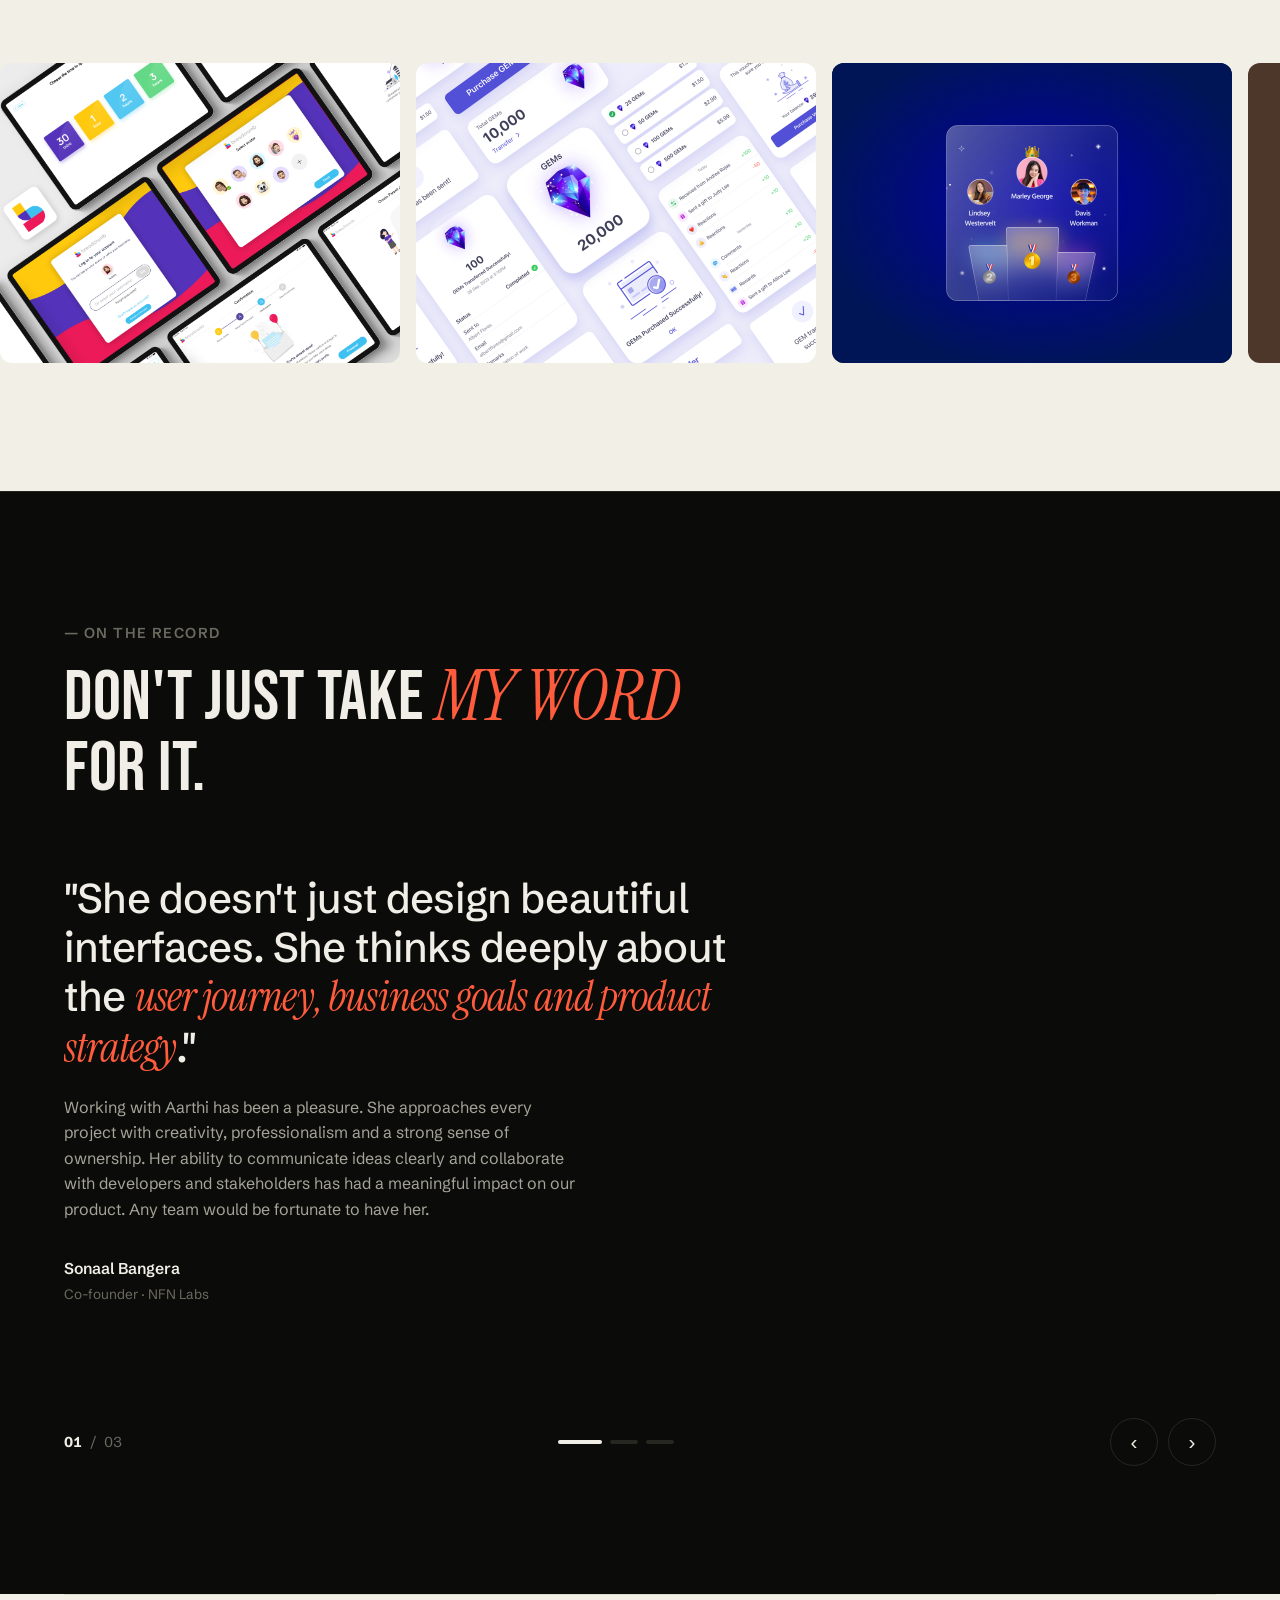
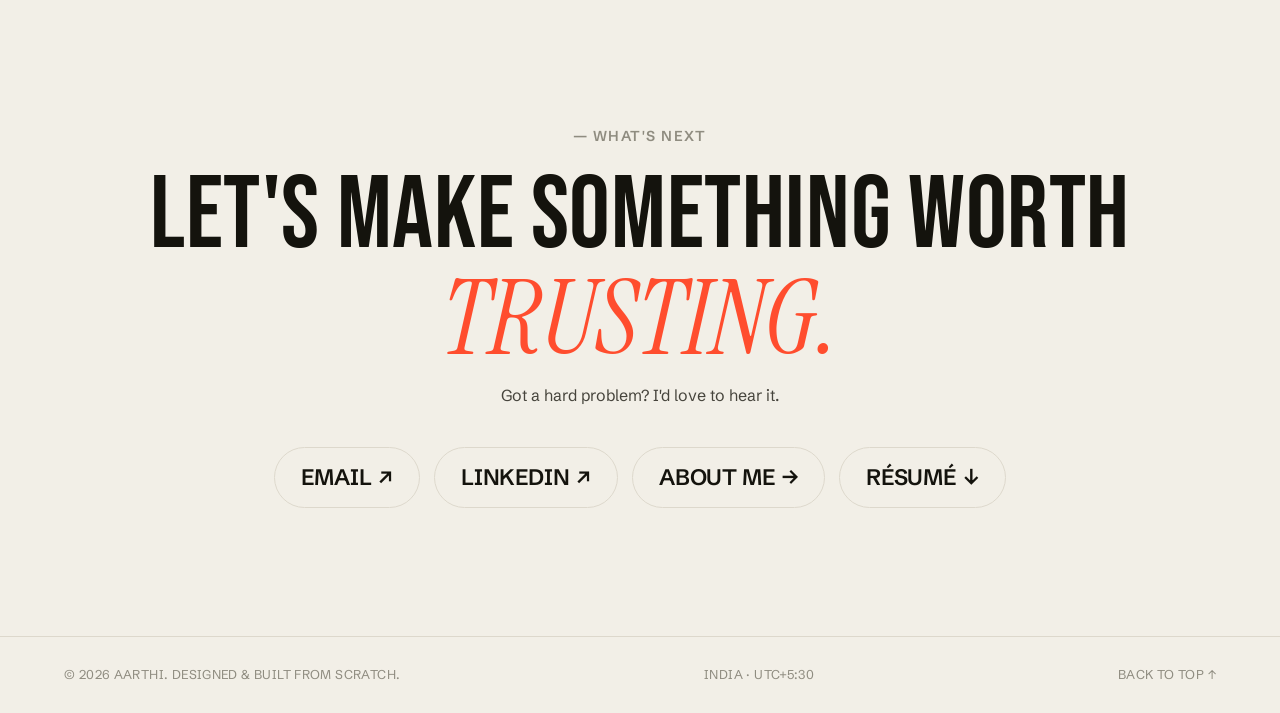
==== commit 8c4a6266: "Anonymise fintech case study and refresh its visuals - Rename work/principal.html to work/agent-plat" ====
--- a/index.html
+++ b/index.html
@@ -115,8 +115,8 @@
               <li><h4>Stack</h4><p>Responsive web</p></li>
             </ul>
           </div>
-          <a class="project__media" href="work/principal.html" data-tone="sky">
-            <img src="assets/img/principal-hero.png" alt="Agent platform for a fintech, back-office and agent views" />
+          <a class="project__media" href="work/agent-platform.html" data-tone="sky">
+            <img src="assets/img/agent-platform-hero.png" alt="Agent platform for a fintech, back-office and agent views" />
           </a>
           <div class="project__foot">
             <div class="chips">
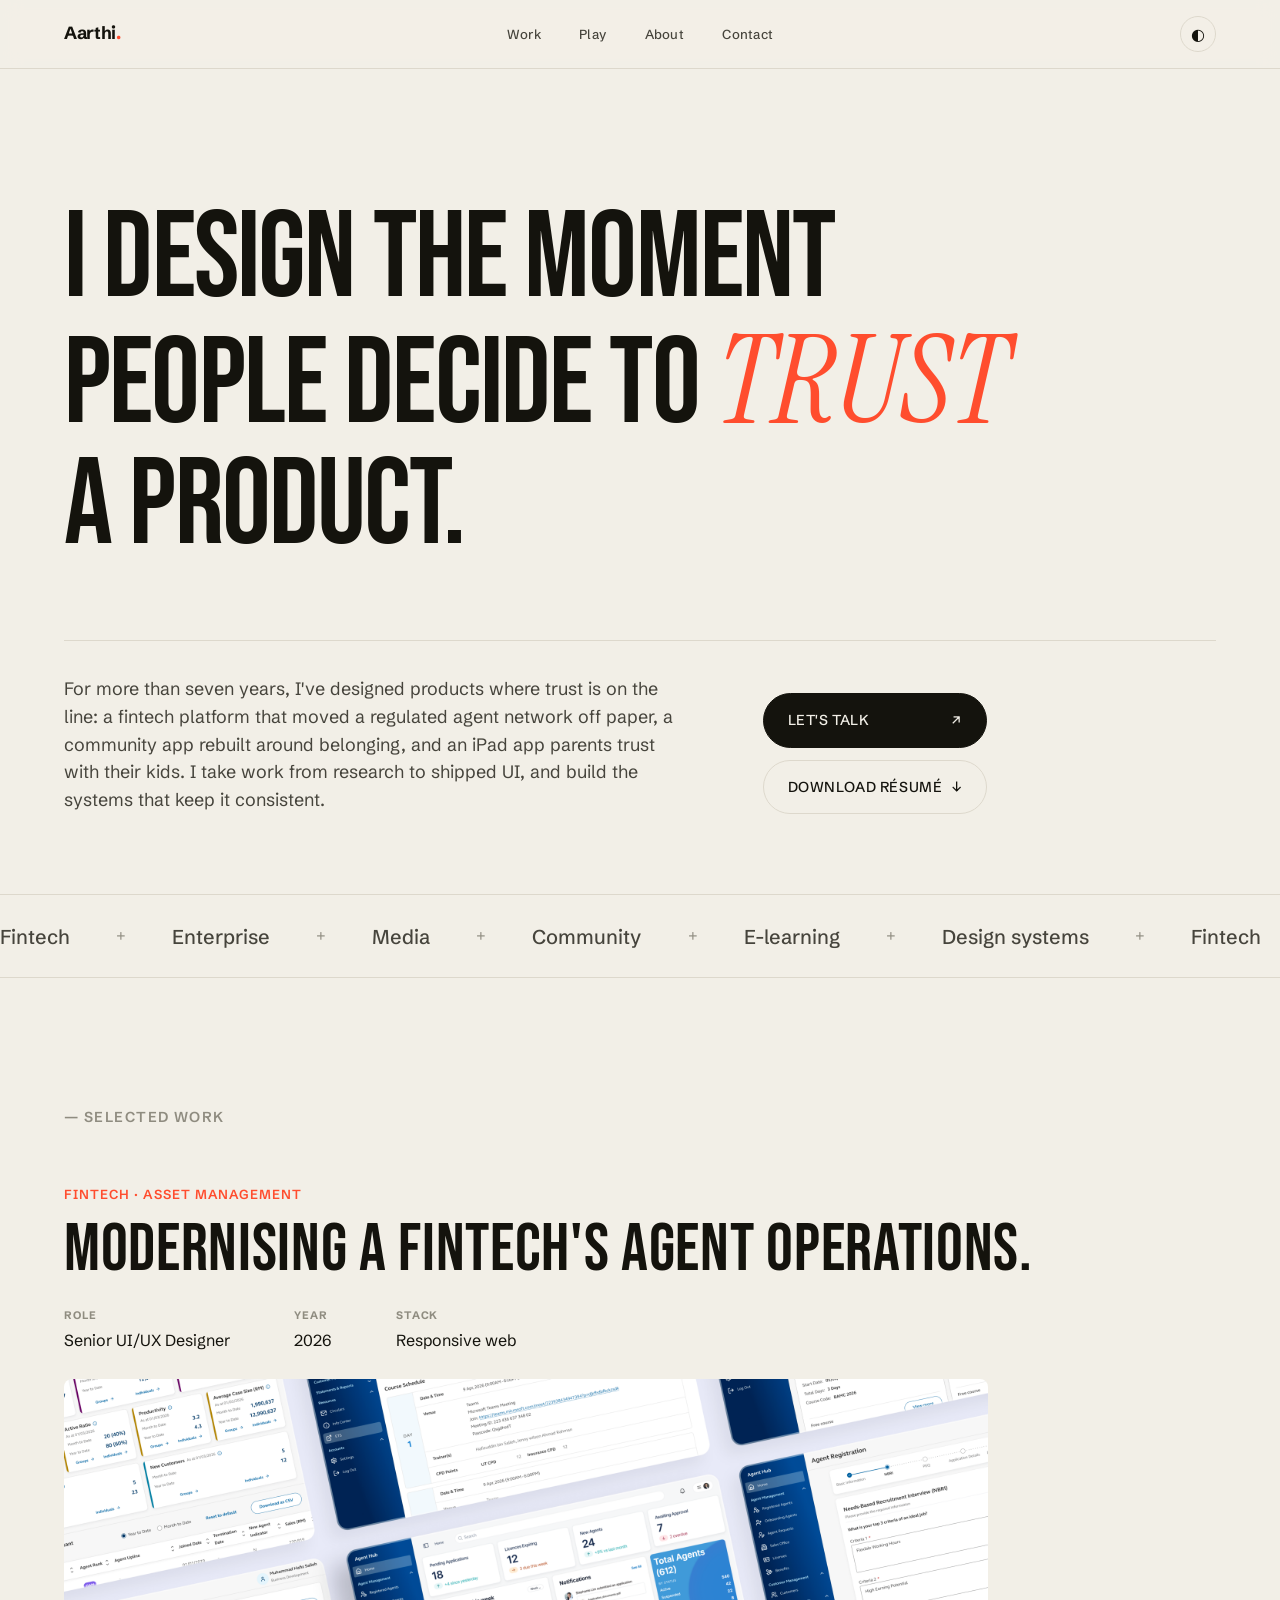
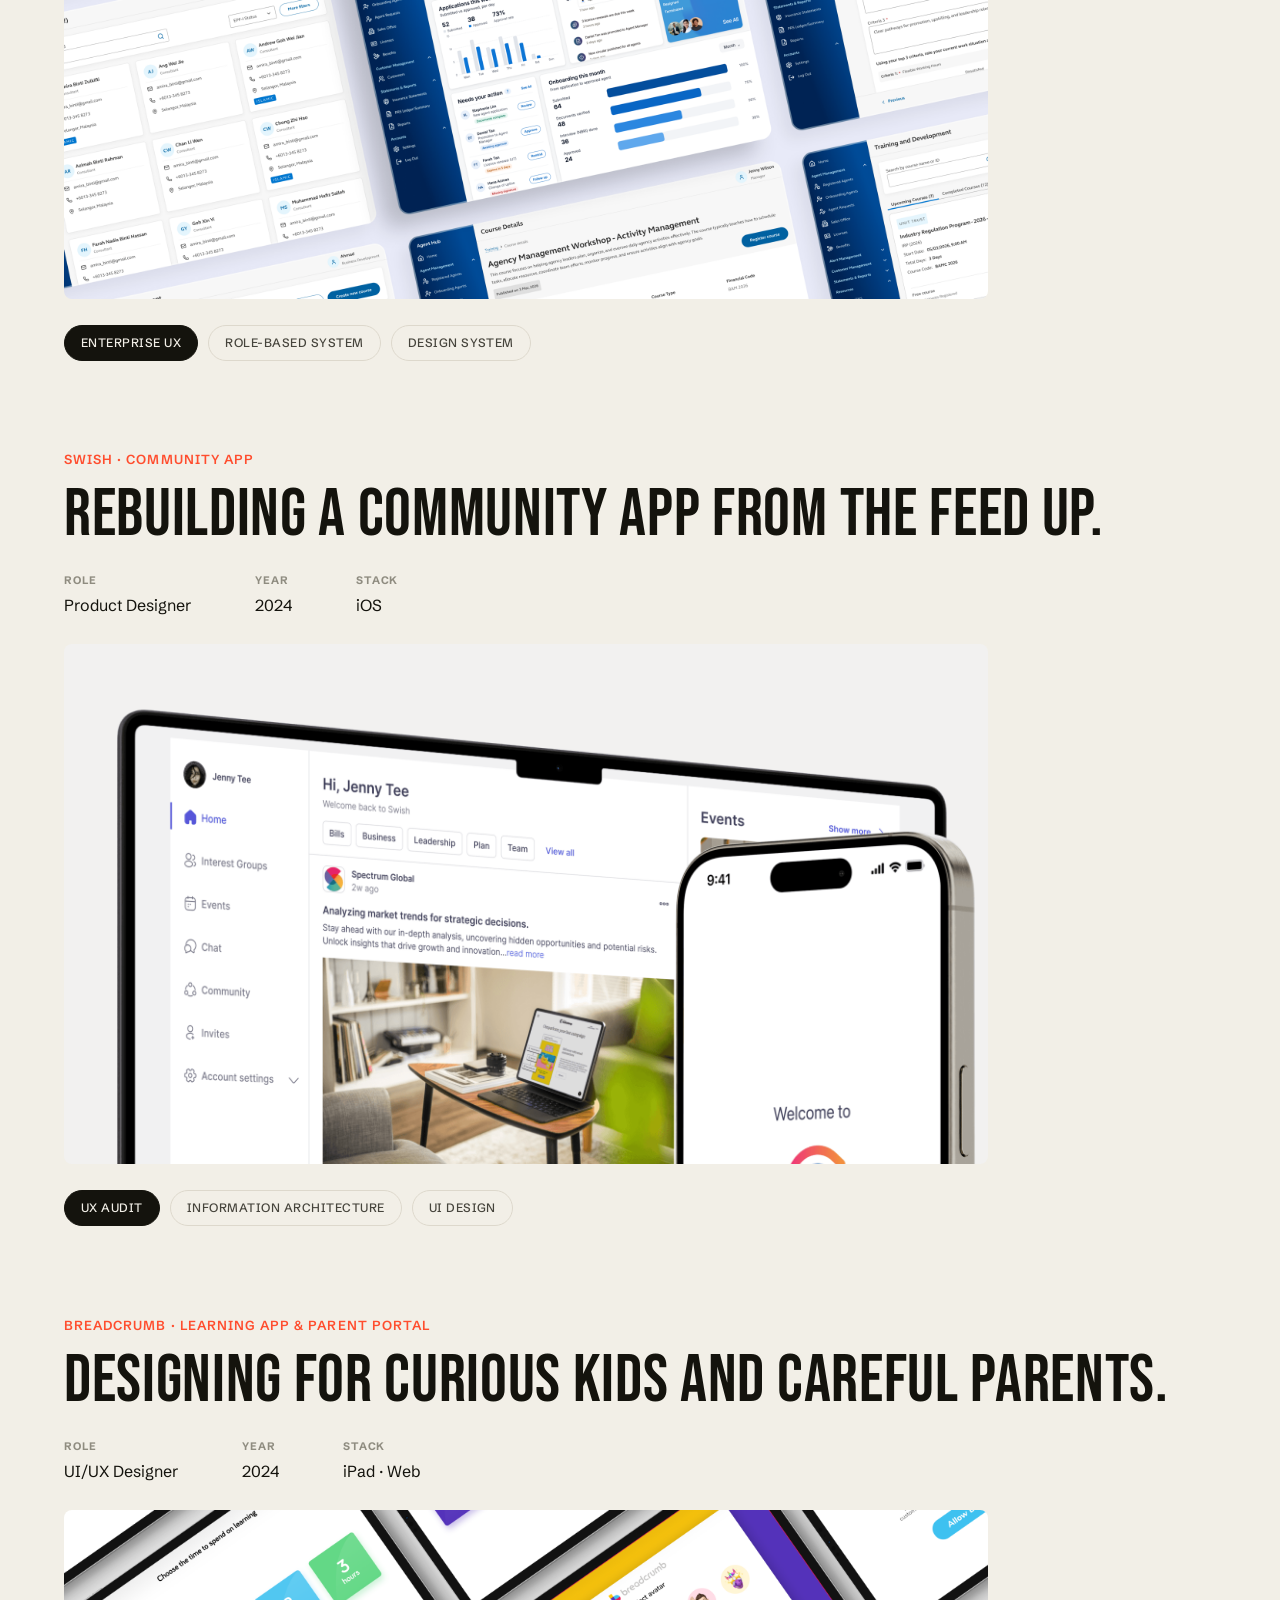
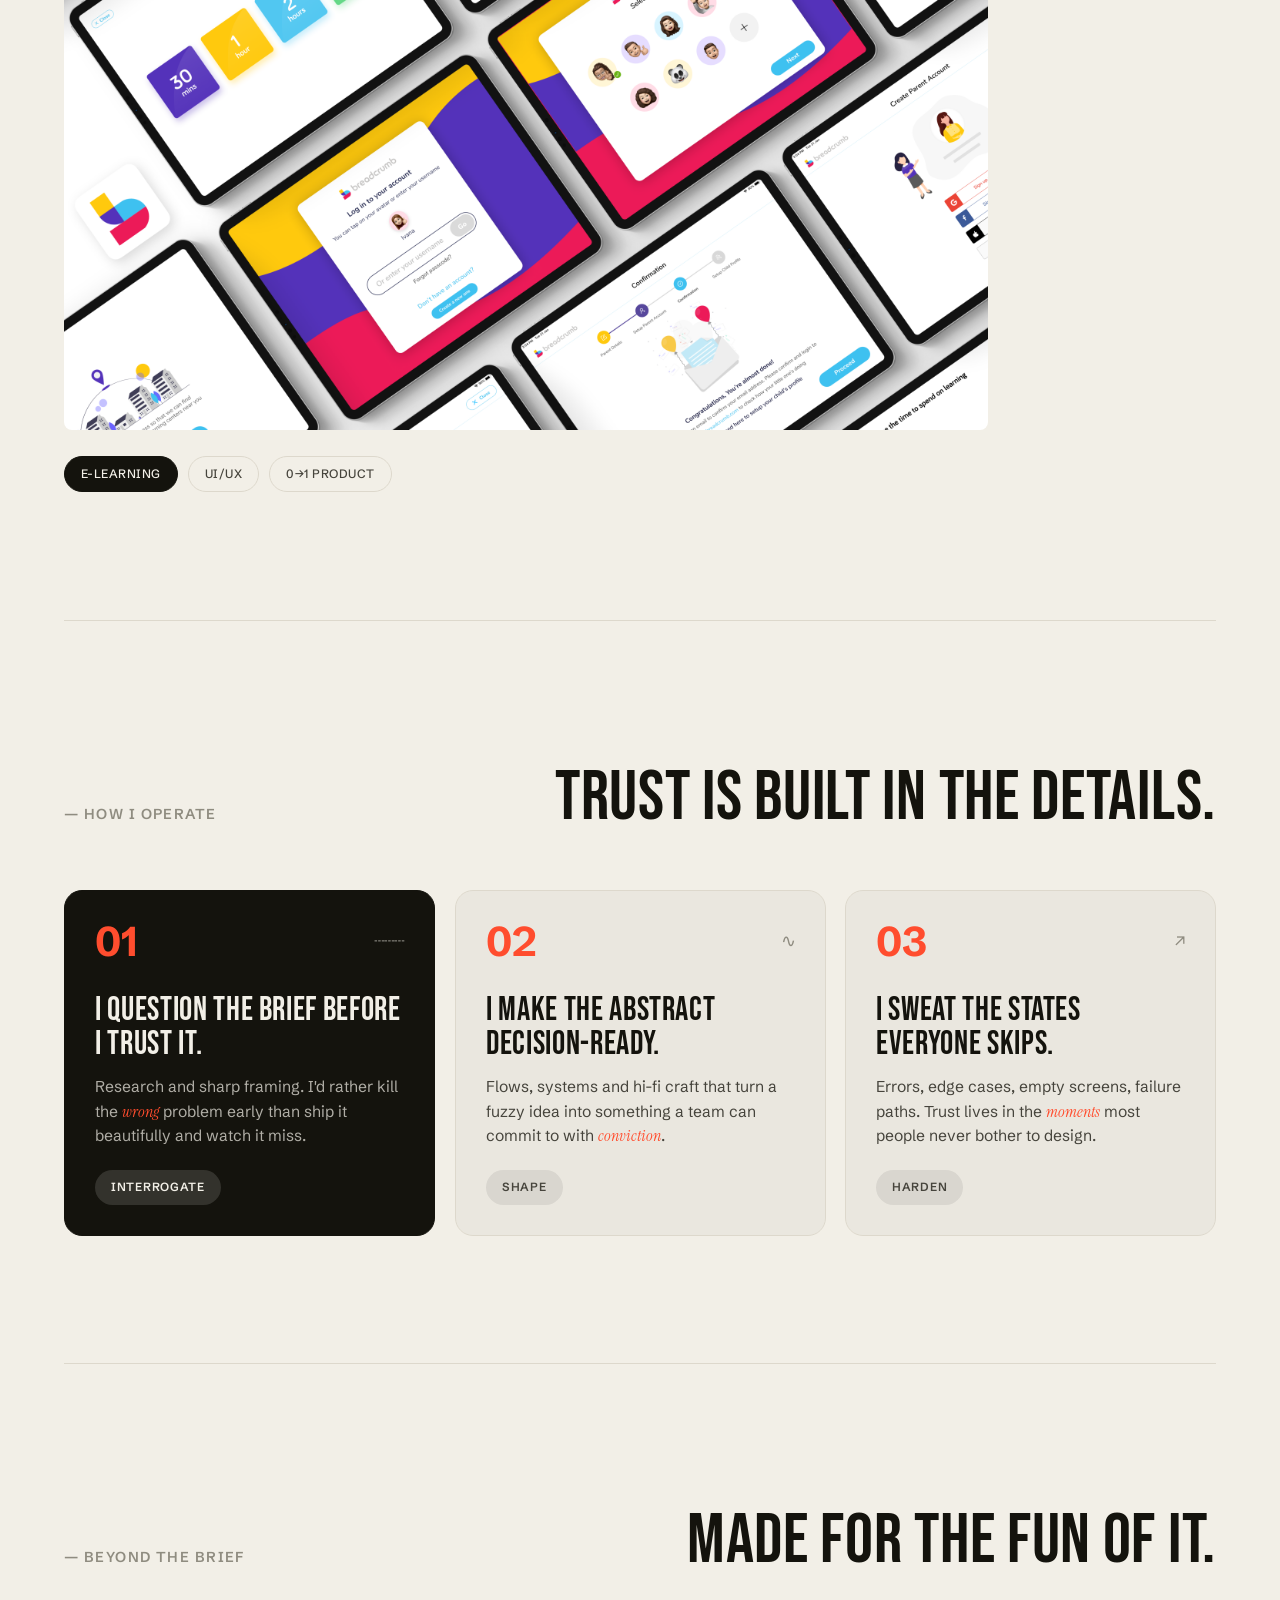
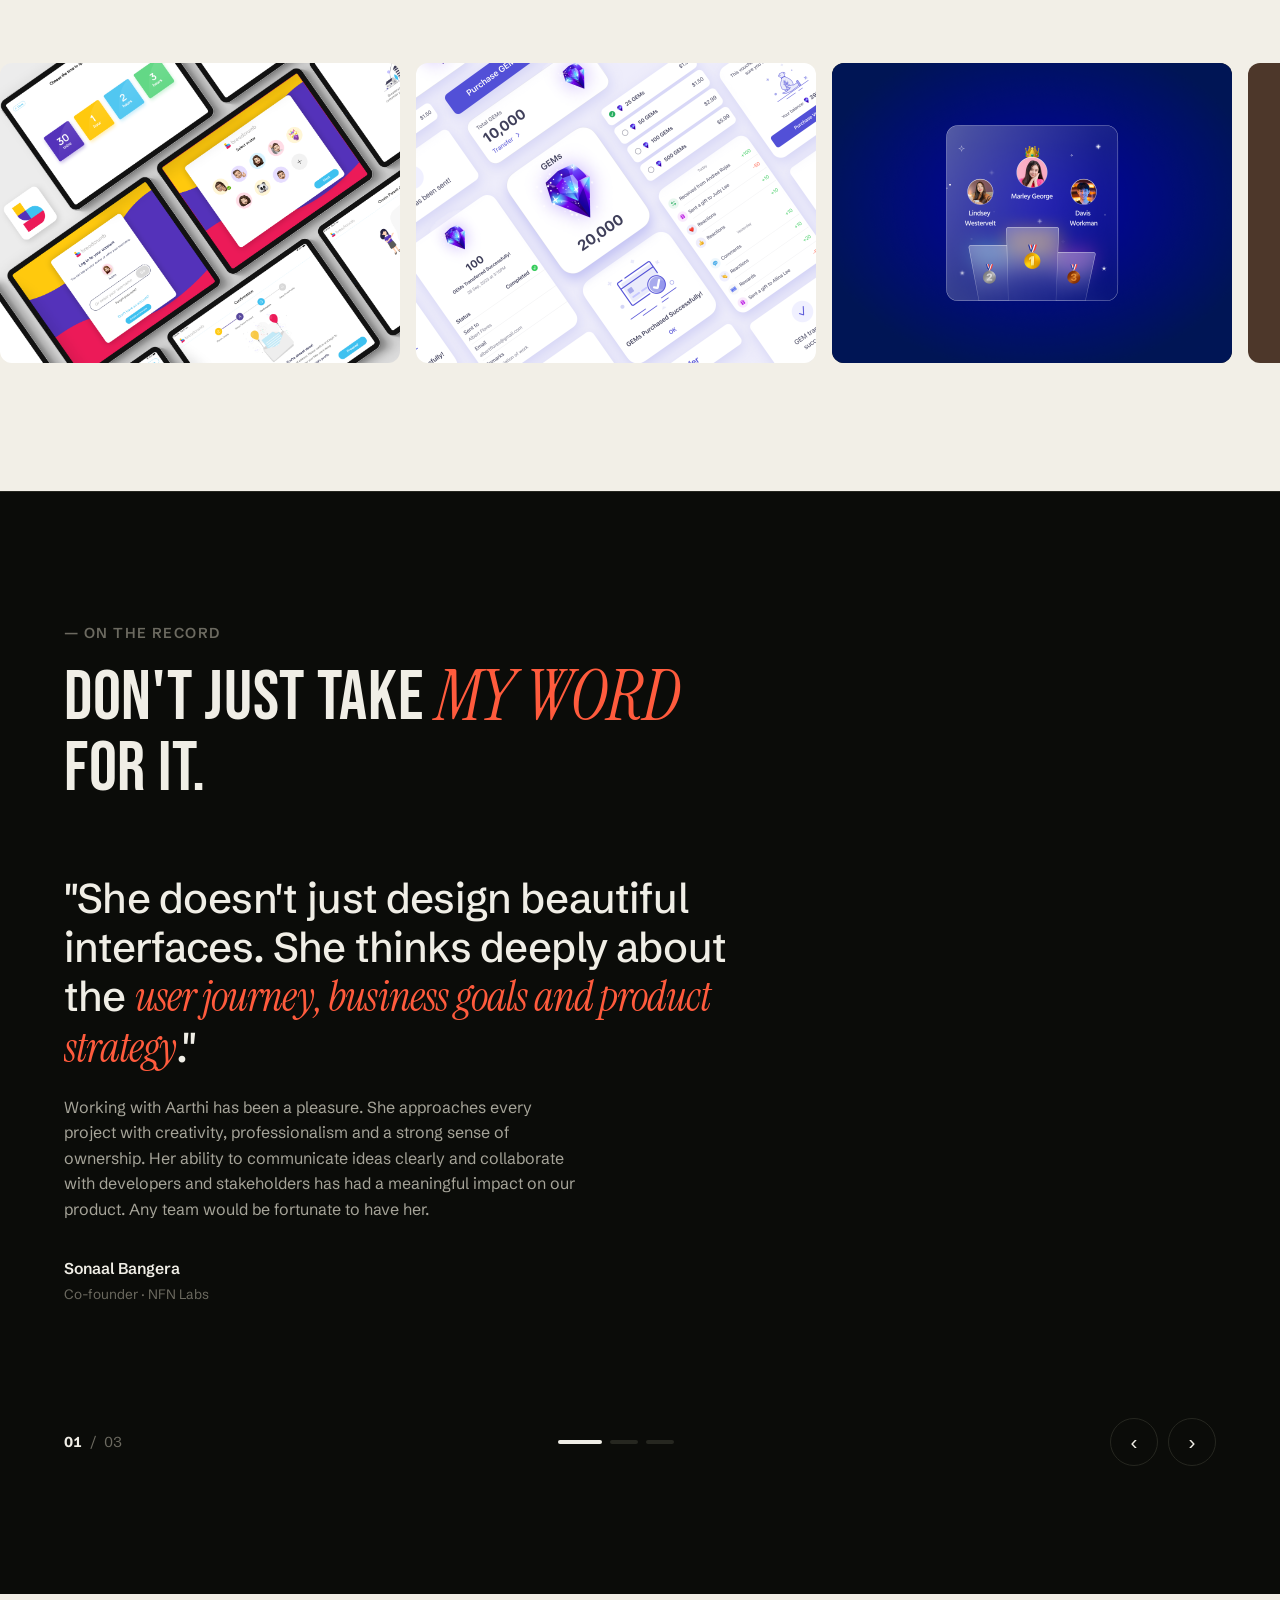
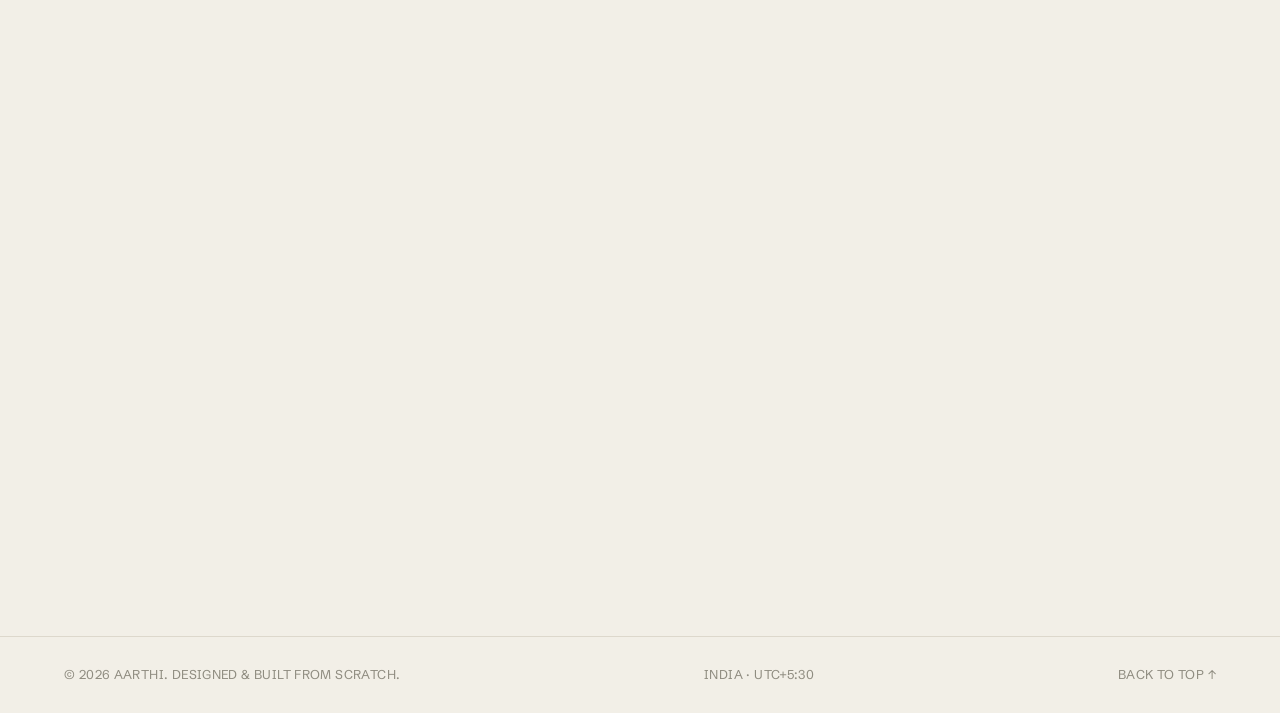
==== commit f43c2ca4: "Breadcrumb: new card title covering kids and parents - Title: Designing for curious kids and careful" ====
--- a/index.html
+++ b/index.html
@@ -24,7 +24,7 @@
   <link rel="preconnect" href="https://fonts.googleapis.com" />
   <link rel="preconnect" href="https://fonts.gstatic.com" crossorigin />
   <link href="https://fonts.googleapis.com/css2?family=Bebas+Neue&family=Schibsted+Grotesk:wght@400..700&family=Instrument+Serif:ital@0;1&display=swap" rel="stylesheet" />
-  <link rel="stylesheet" href="assets/css/style.css?v=49" />
+  <link rel="stylesheet" href="assets/css/style.css?v=50" />
 </head>
 <body>
   <a href="#work" class="skip-link">Skip to work</a>
@@ -156,9 +156,9 @@
         <article class="project reveal">
           <div class="project__head">
             <div class="project__topline">
-              <span class="project__client">Breadcrumb · Learning App</span>
-            </div>
-            <h3 class="project__title">Self-directed learning for curious kids.</h3>
+              <span class="project__client">Breadcrumb · Learning App &amp; Parent Portal</span>
+            </div>
+            <h3 class="project__title">Designing for curious kids and careful parents.</h3>
             <ul class="project__meta">
               <li><h4>Role</h4><p>UI/UX Designer</p></li>
               <li><h4>Year</h4><p>2024</p></li>
--- a/assets/css/style.css
+++ b/assets/css/style.css
@@ -209,7 +209,7 @@
 .project__meta { list-style: none; display: flex; flex-wrap: wrap; gap: clamp(28px, 5vw, 64px); margin-top: 22px; }
 .project__meta h4 { font-size: .68rem; text-transform: uppercase; letter-spacing: .08em; color: var(--ink-faint); margin-bottom: 4px; }
 .project__meta p { font-size: 1rem; color: var(--ink); }
-.project__title { font-family: var(--font-headline); font-weight: 400; font-size: clamp(2.4rem, 5.4vw, 4.2rem); line-height: 1.02; letter-spacing: 0.01em; text-transform: uppercase; margin-top: 12px; }
+.project__title { font-family: var(--font-headline); font-weight: 400; font-size: clamp(2.4rem, 5.4vw, 4.2rem); line-height: 1.02; letter-spacing: 0.01em; text-transform: uppercase; margin-top: 12px; text-wrap: balance; }
 .project__facts { display: flex; flex-direction: column; gap: 16px; padding-top: 10px; }
 .project__facts h4 { font-size: .68rem; text-transform: uppercase; letter-spacing: .08em; color: var(--ink-faint); margin-bottom: 3px; }
 .project__facts p { font-size: .95rem; color: var(--ink); }
